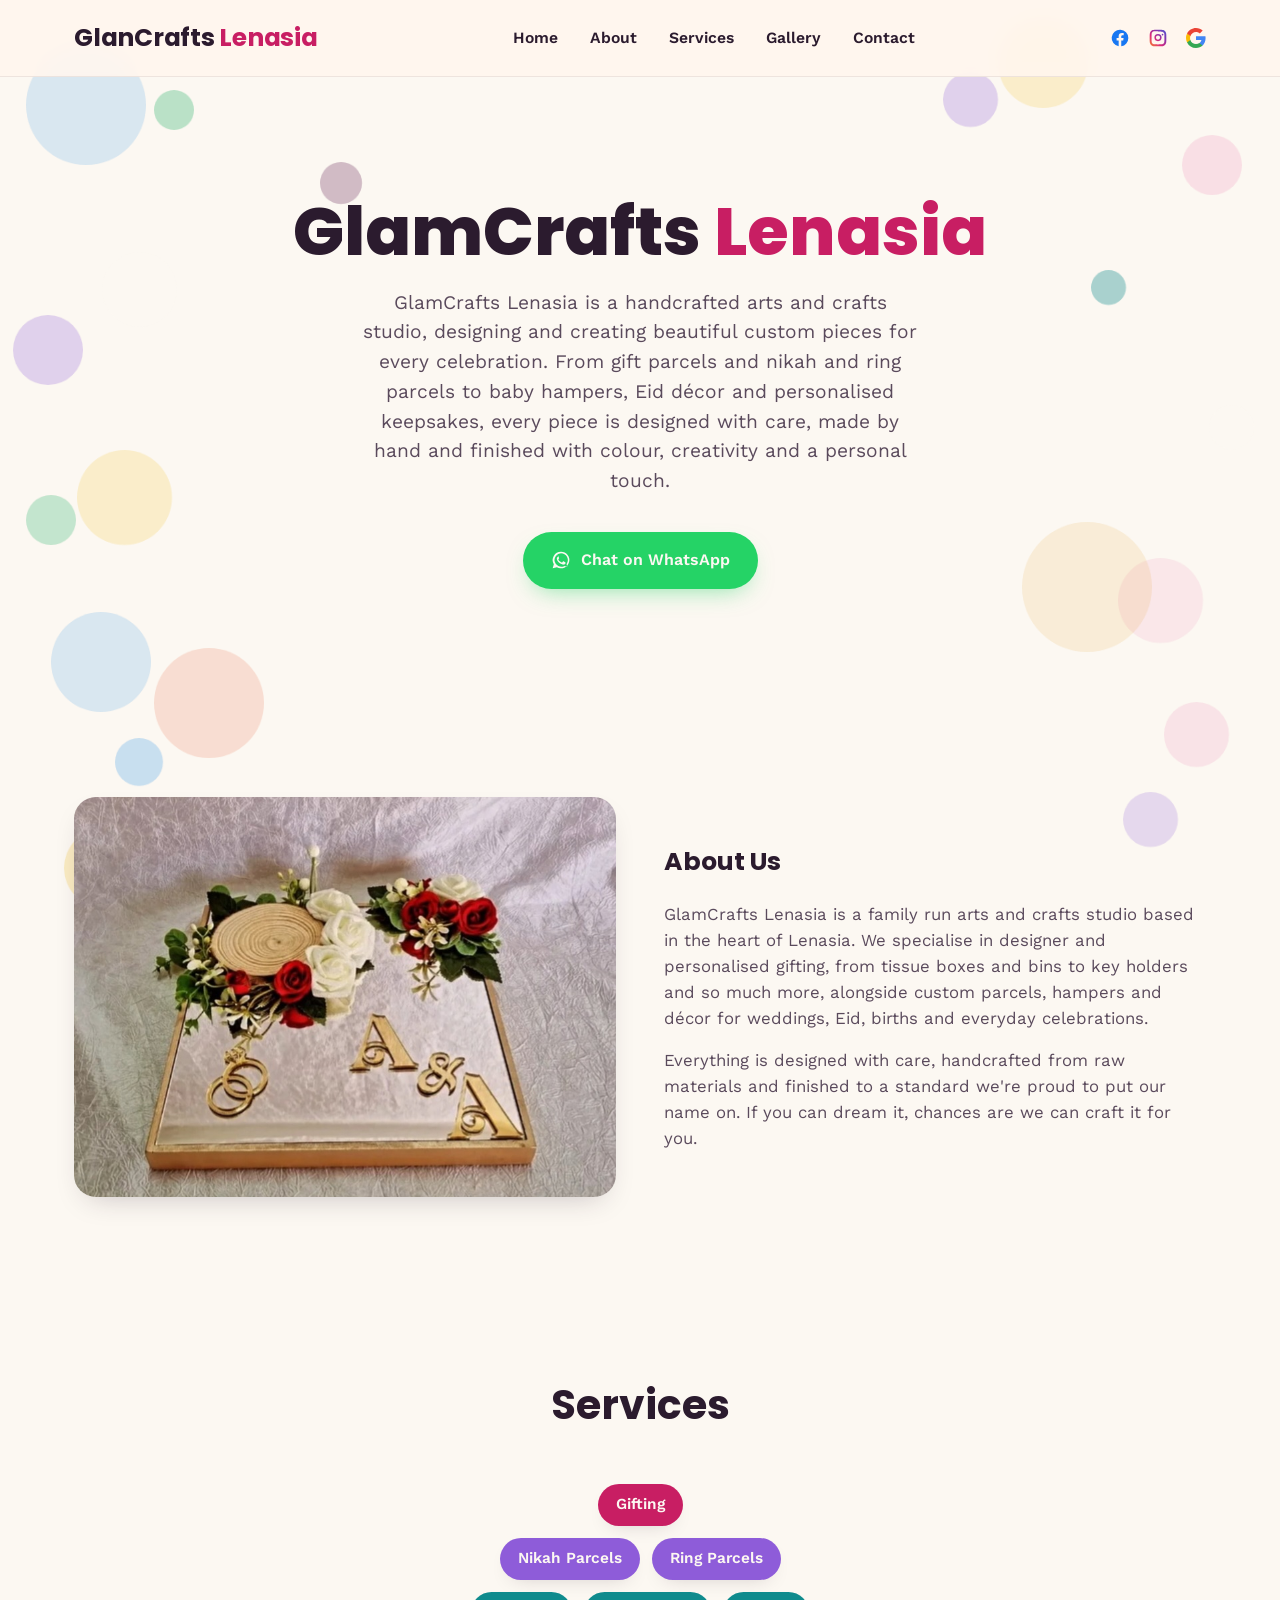
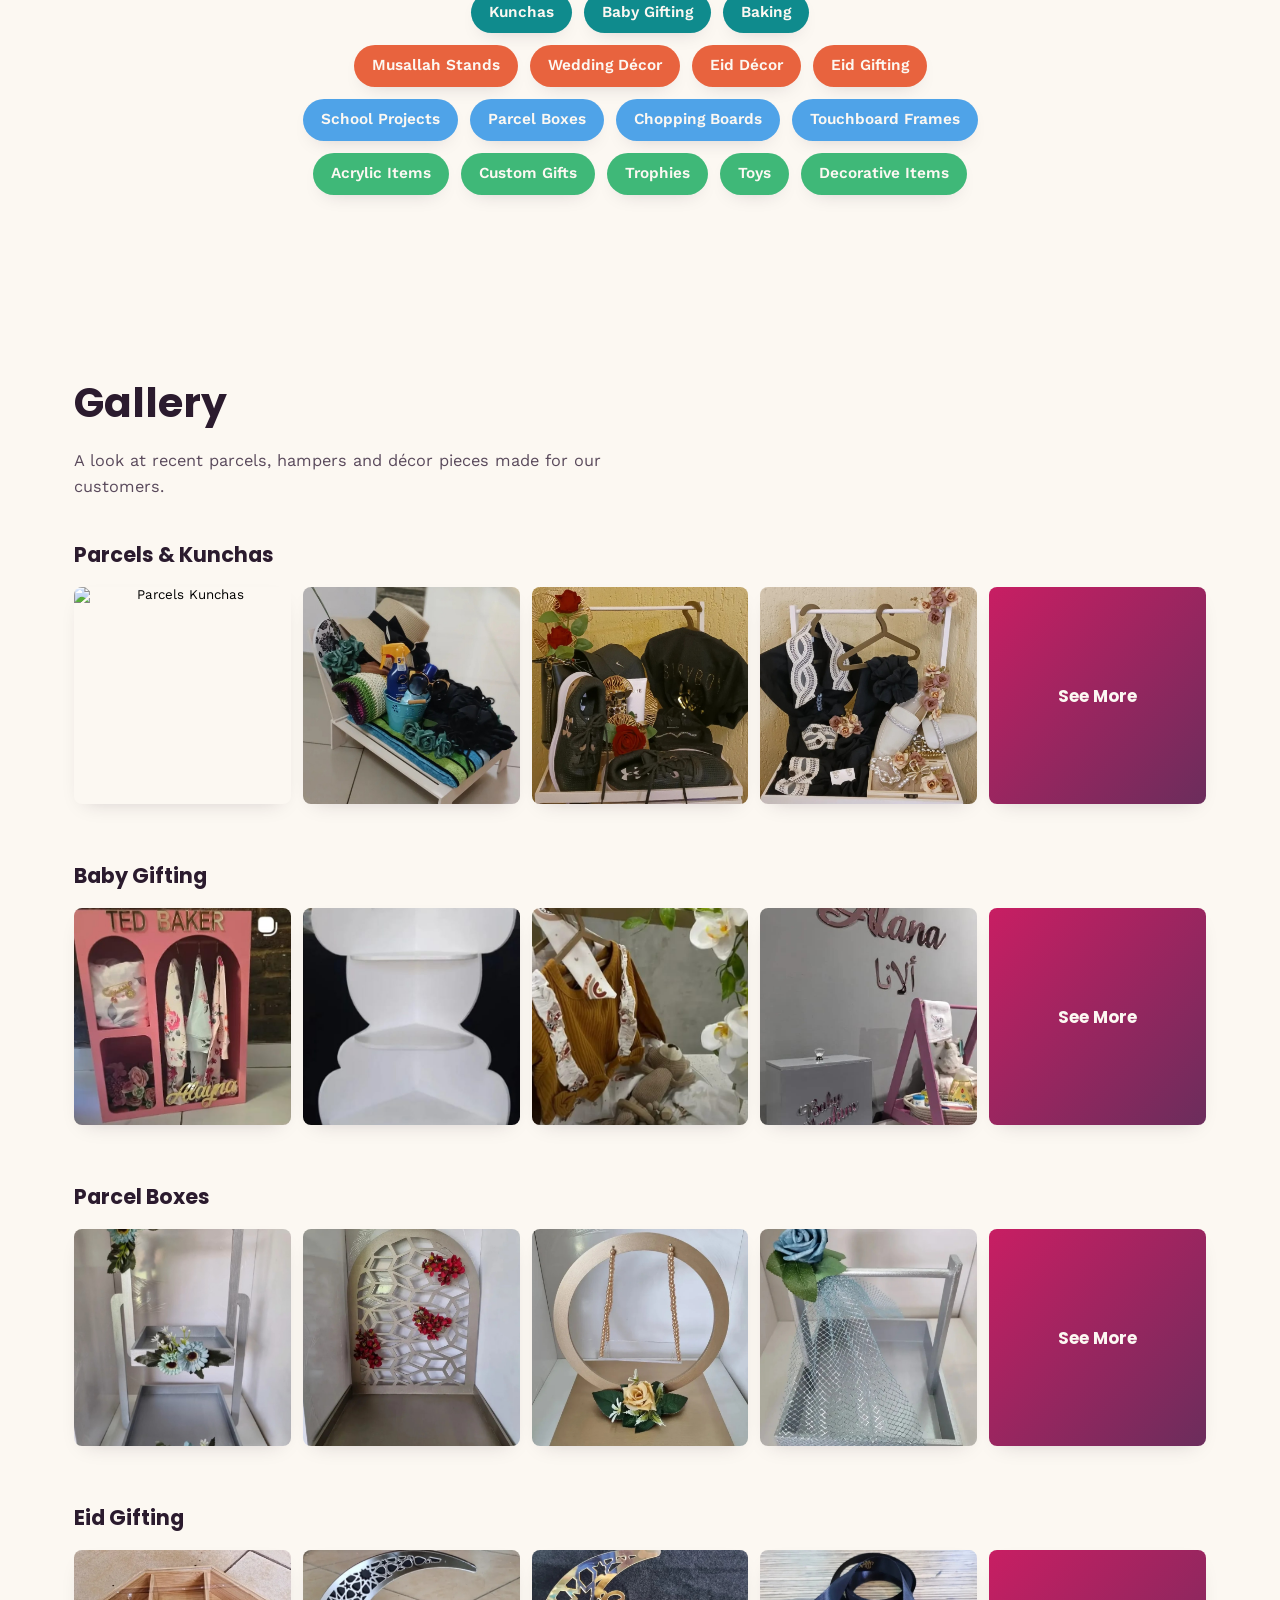
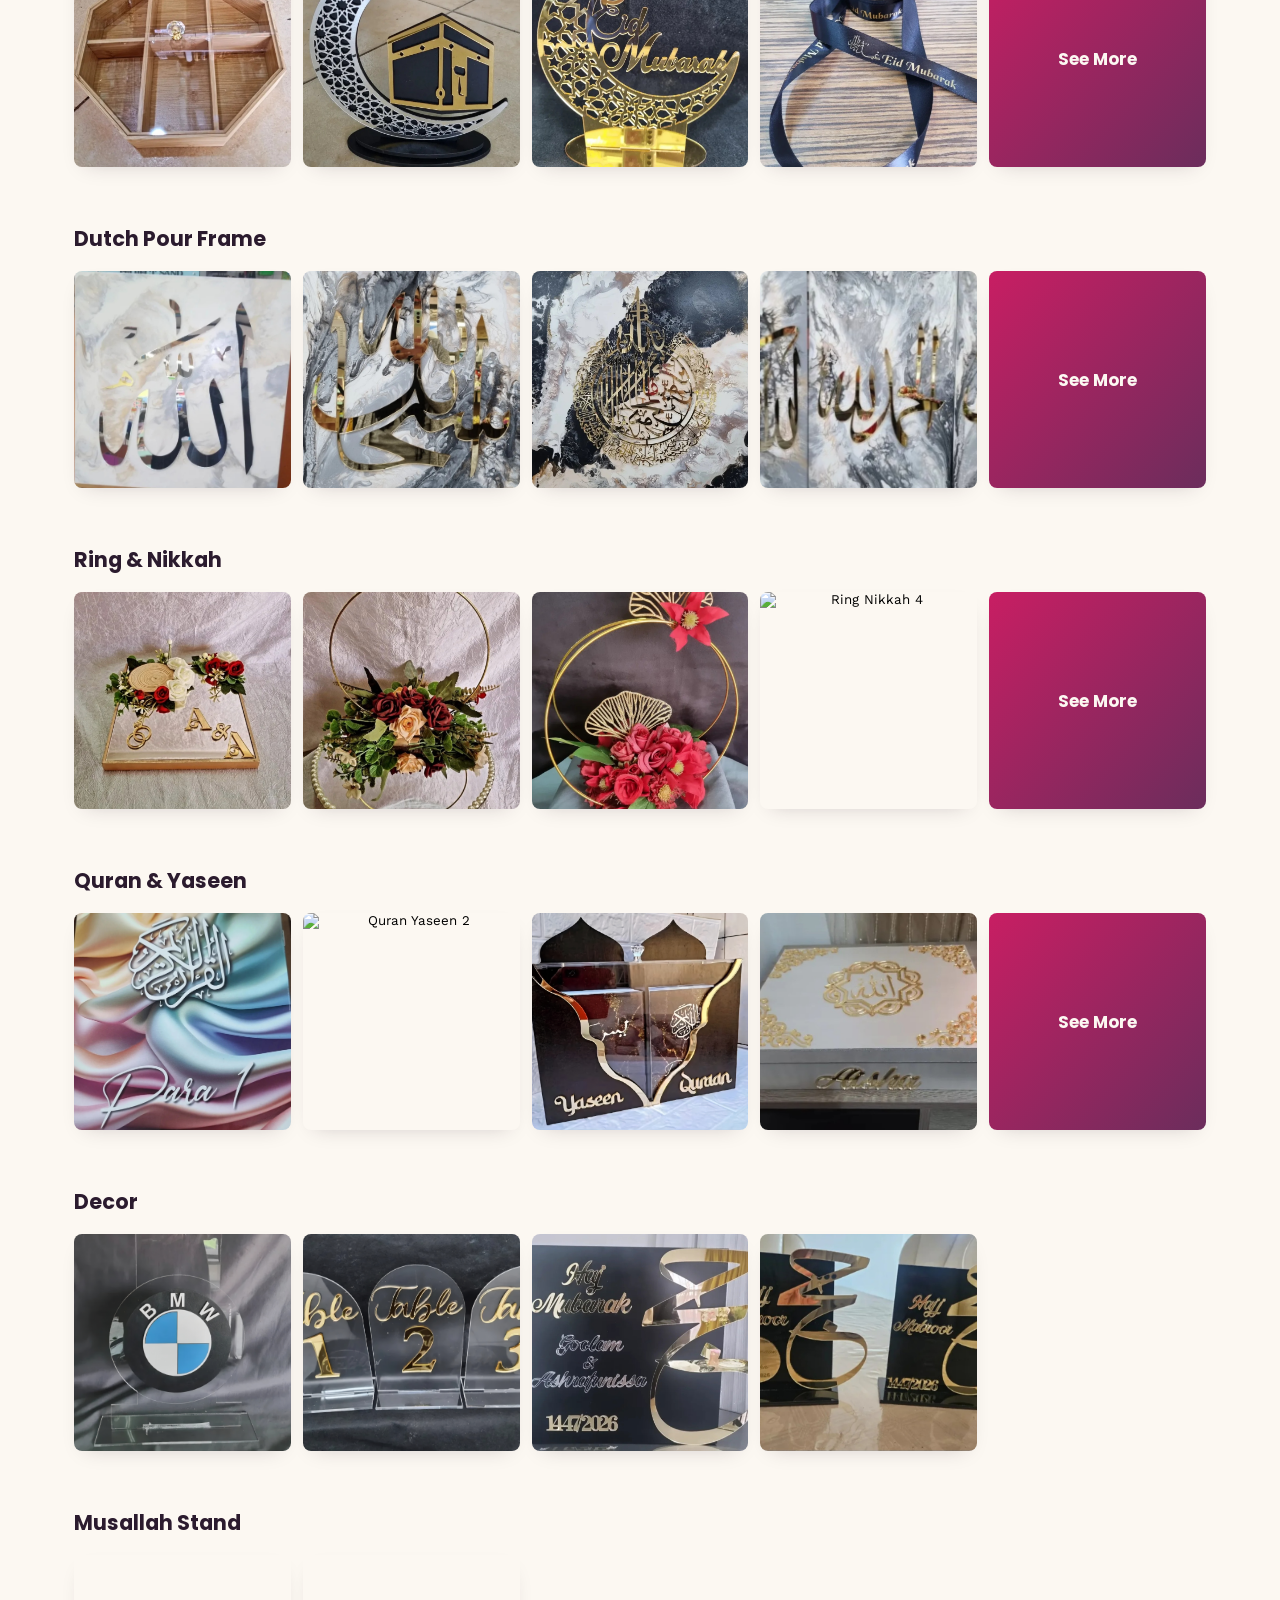
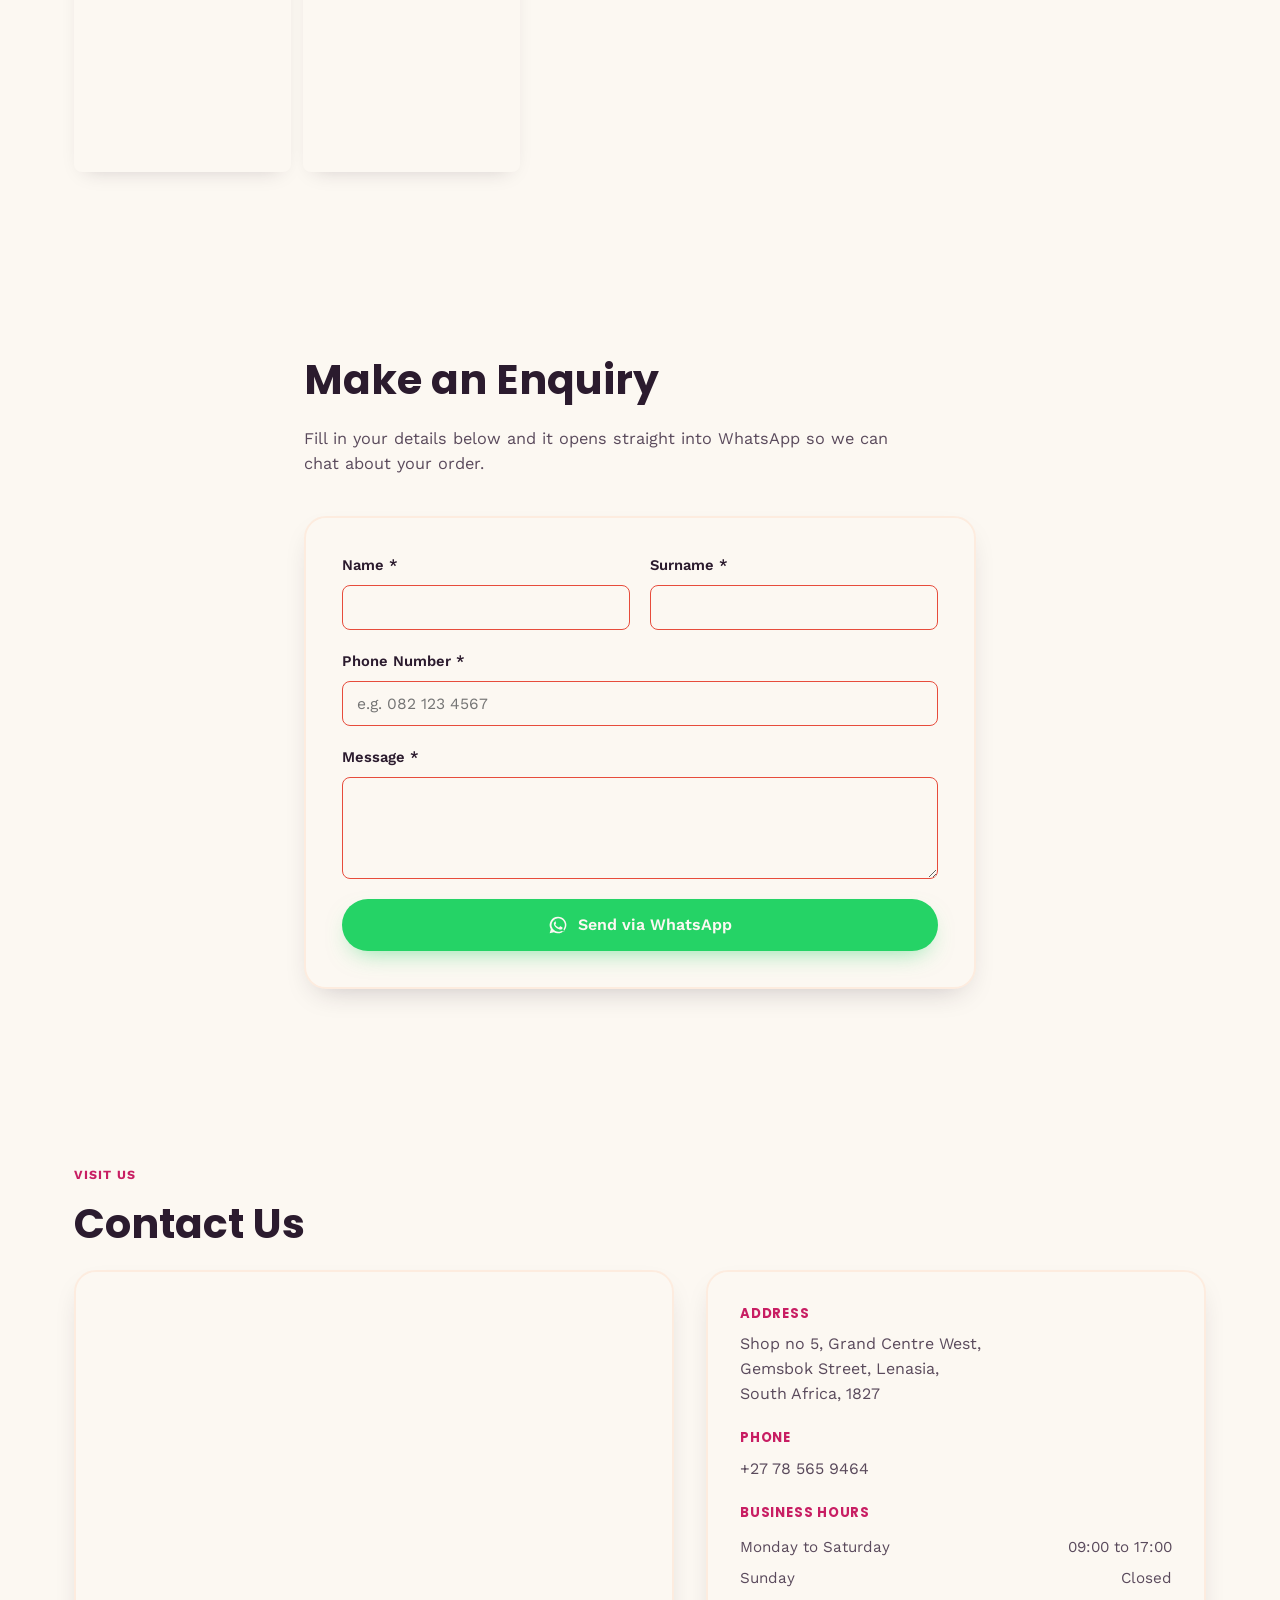
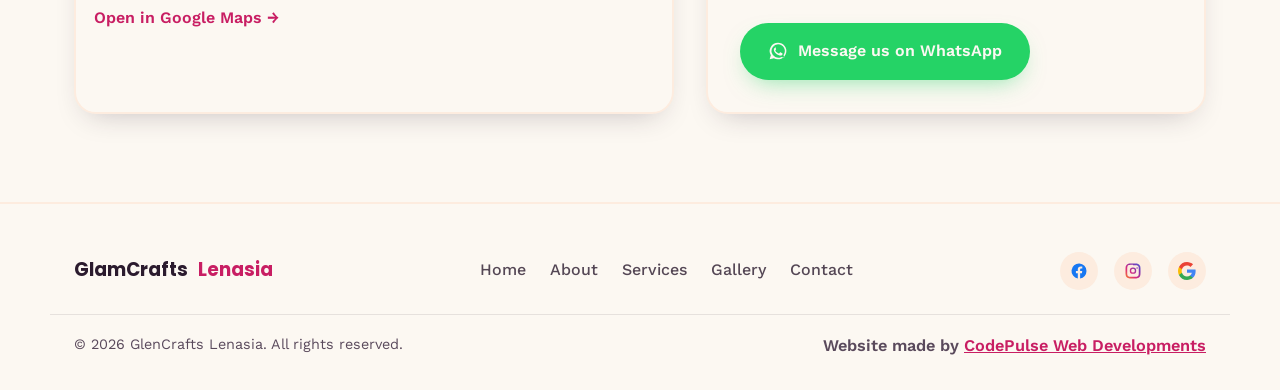
==== index.html @ c193a411 "Add files via upload" ====
<!DOCTYPE html>
<html lang="en">
<head>
  <meta charset="UTF-8" />
  <meta name="viewport" content="width=device-width, initial-scale=1.0" />
  <title>GlamCrafts Lenasia • Gifting, Décor & Handmade Parcels</title>
  <meta name="description" content="GlamCrafts Lenasia: designer gift parcels, nikah & ring parcels, baby gifting, Eid décor, custom acrylic gifts and more, handcrafted in Lenasia." />
  <link rel="preconnect" href="https://fonts.googleapis.com" />
  <link rel="preconnect" href="https://fonts.gstatic.com" crossorigin />
  <link href="https://fonts.googleapis.com/css2?family=Poppins:wght@500;600;700;800&family=Work+Sans:wght@400;500;600;700&display=swap" rel="stylesheet" />
  <style>
    /* ===== ALL CSS HERE ===== */
    * {
      margin: 0;
      padding: 0;
      box-sizing: border-box;
    }

    :root {
      --cream: #fcf8f2;
      --blush: #FDECDF;
      --ink: #2B1B2E;
      --ink-soft: #5A4A5C;
      --magenta: #C81E63;
      --magenta-dk: #9E1450;
      --amber: #E8A93E;
      --teal: #0F8B8D;
      --coral: #E8633E;
      --plum: #6B2D5C;
      --sky: #4FA3E8;
      --pink: #F2A6C6;
      --purple: #8E5CD9;
      --green: #3FB878;
      --yellow: #F4C430;
      --wa-green: #25D366;
      --wa-green-dk: #1DA851;
      --font-display: "Poppins", sans-serif;
      --font-body: "Work Sans", sans-serif;
      --max-w: 1180px;
      --radius-lg: 22px;
      --radius-md: 14px;
      --radius-sm: 8px;
      --shadow-soft: 0 12px 30px -14px rgba(43, 27, 46, 0.28);
      --shadow-card: 0 8px 20px -12px rgba(43, 27, 46, 0.25);
      --header-h: 76px;
    }

    html {
      scroll-behavior: smooth;
      scroll-padding-top: var(--header-h);
    }

    @media (prefers-reduced-motion: reduce) {
      html {
        scroll-behavior: auto;
      }
      *,
      *::before,
      *::after {
        animation-duration: 0.001ms !important;
        animation-iteration-count: 1 !important;
        transition-duration: 0.001ms !important;
      }
    }

    body {
      margin: 0;
      font-family: var(--font-body);
      color: var(--ink);
      background: var(--cream);
      line-height: 1.55;
      -webkit-font-smoothing: antialiased;
      overflow-x: hidden;
    }

    img {
      max-width: 100%;
      display: block;
    }
    a {
      color: inherit;
      text-decoration: none;
    }
    ul {
      list-style: none;
      margin: 0;
      padding: 0;
    }
    button {
      font-family: inherit;
      cursor: pointer;
    }
    h1,
    h2,
    h3 {
      font-family: var(--font-display);
      margin: 0;
    }

    .skip-link {
      position: absolute;
      left: -999px;
      top: 0;
      background: var(--ink);
      color: var(--cream);
      padding: 12px 18px;
      z-index: 999;
      border-radius: 0 0 8px 0;
    }
    .skip-link:focus {
      left: 0;
    }

    :focus-visible {
      outline: 3px solid var(--teal);
      outline-offset: 2px;
    }

    .section-inner {
      max-width: var(--max-w);
      margin: 0 auto;
      padding: 88px 24px;
    }
    .section-inner--narrow {
      max-width: 720px;
    }
    .section-eyebrow {
      font-weight: 700;
      letter-spacing: .08em;
      text-transform: uppercase;
      font-size: .78rem;
      color: var(--magenta);
      margin: 0 0 8px;
    }
    .section-title {
      font-size: clamp(1.9rem, 3.2vw, 2.6rem);
      font-weight: 700;
      margin-bottom: 14px;
    }
    .section-title--center {
      text-align: center;
      margin-bottom: 48px;
    }
    .section-sub {
      color: var(--ink-soft);
      max-width: 620px;
      margin: 0 0 40px;
      font-size: 1.02rem;
    }

    .btn {
      display: inline-flex;
      align-items: center;
      gap: 10px;
      padding: 14px 26px;
      border-radius: 999px;
      font-weight: 600;
      font-size: 1rem;
      border: 2px solid transparent;
      transition: transform .18s ease, box-shadow .18s ease, background .18s ease;
    }
    .btn:hover {
      transform: translateY(-2px);
    }
    .btn-whatsapp {
      background: var(--wa-green);
      color: var(--cream);
      box-shadow: 0 10px 24px -10px rgba(37, 211, 102, .55);
    }
    .btn-whatsapp:hover {
      background: var(--wa-green-dk);
    }
    .btn-block {
      width: 100%;
      justify-content: center;
    }

    .bubbles {
      position: fixed;
      inset: 0;
      z-index: 0;
      overflow: hidden;
      pointer-events: none;
    }

    .bubble {
      position: absolute;
      border-radius: 50%;
      opacity: 0.25;
      animation: floatBubble linear infinite alternate;
      will-change: transform;
    }

    @keyframes floatBubble {
      0% {
        transform: translate(0, 0) scale(1);
      }
      25% {
        transform: translate(30px, -50px) scale(1.1);
      }
      50% {
        transform: translate(-20px, 30px) scale(0.9);
      }
      75% {
        transform: translate(40px, -30px) scale(1.05);
      }
      100% {
        transform: translate(-30px, 50px) scale(0.95);
      }
    }

    .bubble-1 {
      width: 120px;
      height: 120px;
      background: var(--sky);
      top: 5%;
      left: 2%;
      animation-duration: 14s;
      animation-delay: 0s;
      opacity: 0.2;
    }
    .bubble-2 {
      width: 60px;
      height: 60px;
      background: var(--pink);
      top: 15%;
      right: 3%;
      animation-duration: 11s;
      animation-delay: -2s;
      opacity: 0.3;
    }
    .bubble-3 {
      width: 90px;
      height: 90px;
      background: var(--yellow);
      top: 2%;
      right: 15%;
      animation-duration: 16s;
      animation-delay: -4s;
      opacity: 0.2;
    }
    .bubble-4 {
      width: 70px;
      height: 70px;
      background: var(--purple);
      top: 35%;
      left: 1%;
      animation-duration: 13s;
      animation-delay: -3s;
      opacity: 0.25;
    }
    .bubble-5 {
      width: 45px;
      height: 45px;
      background: var(--cream);
      top: 45%;
      right: 2%;
      animation-duration: 10s;
      animation-delay: -6s;
      opacity: 0.4;
    }
    .bubble-6 {
      width: 50px;
      height: 50px;
      background: var(--green);
      top: 55%;
      left: 2%;
      animation-duration: 12s;
      animation-delay: -8s;
      opacity: 0.3;
    }
    .bubble-7 {
      width: 100px;
      height: 100px;
      background: var(--sky);
      top: 68%;
      left: 4%;
      animation-duration: 15s;
      animation-delay: -5s;
      opacity: 0.2;
    }
    .bubble-8 {
      width: 65px;
      height: 65px;
      background: var(--pink);
      top: 78%;
      right: 4%;
      animation-duration: 12s;
      animation-delay: -10s;
      opacity: 0.25;
    }
    .bubble-9 {
      width: 55px;
      height: 55px;
      background: var(--purple);
      top: 88%;
      right: 8%;
      animation-duration: 14s;
      animation-delay: -7s;
      opacity: 0.2;
    }
    .bubble-10 {
      width: 80px;
      height: 80px;
      background: var(--yellow);
      top: 92%;
      left: 5%;
      animation-duration: 13s;
      animation-delay: -9s;
      opacity: 0.25;
    }
    .bubble-11 {
      width: 40px;
      height: 40px;
      background: var(--green);
      top: 10%;
      left: 12%;
      animation-duration: 9s;
      animation-delay: -1s;
      opacity: 0.35;
    }
    .bubble-12 {
      width: 75px;
      height: 75px;
      background: var(--cream);
      top: 28%;
      left: 8%;
      animation-duration: 11s;
      animation-delay: -5s;
      opacity: 0.3;
    }
    .bubble-13 {
      width: 55px;
      height: 55px;
      background: var(--purple);
      top: 8%;
      right: 22%;
      animation-duration: 10s;
      animation-delay: -3s;
      opacity: 0.25;
    }
    .bubble-14 {
      width: 85px;
      height: 85px;
      background: var(--pink);
      top: 62%;
      right: 6%;
      animation-duration: 16s;
      animation-delay: -11s;
      opacity: 0.2;
    }
    .bubble-15 {
      width: 48px;
      height: 48px;
      background: var(--sky);
      top: 82%;
      left: 9%;
      animation-duration: 11s;
      animation-delay: -6s;
      opacity: 0.3;
    }
    .bubble-16 {
      width: 95px;
      height: 95px;
      background: var(--yellow);
      top: 50%;
      left: 6%;
      animation-duration: 14s;
      animation-delay: -10s;
      opacity: 0.2;
    }
    .bubble-17 {
      width: 35px;
      height: 35px;
      background: var(--teal);
      top: 30%;
      right: 12%;
      animation-duration: 8s;
      animation-delay: -4s;
      opacity: 0.35;
    }
    .bubble-18 {
      width: 110px;
      height: 110px;
      background: var(--coral);
      top: 72%;
      left: 12%;
      animation-duration: 17s;
      animation-delay: -2s;
      opacity: 0.18;
    }
    .bubble-19 {
      width: 42px;
      height: 42px;
      background: var(--plum);
      top: 18%;
      left: 25%;
      animation-duration: 10s;
      animation-delay: -8s;
      opacity: 0.3;
    }
    .bubble-20 {
      width: 130px;
      height: 130px;
      background: var(--amber);
      top: 58%;
      right: 10%;
      animation-duration: 18s;
      animation-delay: -5s;
      opacity: 0.15;
    }

    .site-header {
      position: sticky;
      top: 0;
      z-index: 100;
      background: rgba(255, 246, 238, 0.92);
      backdrop-filter: saturate(160%) blur(10px);
      border-bottom: 1px solid rgba(43, 27, 46, 0.08);
    }
    .header-inner {
      max-width: var(--max-w);
      margin: 0 auto;
      height: var(--header-h);
      padding: 0 24px;
      display: flex;
      align-items: center;
      justify-content: space-between;
      gap: 20px;
    }
    .brand {
      display: flex;
      align-items: center;
      gap: 10px;
    }
    .brand-text {
      font-family: var(--font-display);
      font-weight: 700;
      font-size: 1.55rem;
      color: var(--ink);
      letter-spacing: -.01em;
    }
    .brand-text em {
      font-style: normal;
      color: var(--magenta);
    }

    .main-nav ul {
      display: flex;
      gap: 32px;
    }
    .main-nav a {
      font-weight: 600;
      font-size: .98rem;
      color: var(--ink);
      position: relative;
      padding: 6px 0;
      transition: color .2s ease;
    }
    .main-nav a::after {
      content: "";
      position: absolute;
      left: 0;
      right: 100%;
      bottom: 0;
      height: 2px;
      background: var(--magenta);
      transition: right .22s ease;
    }
    .main-nav a:hover {
      color: var(--magenta);
    }
    .main-nav a:hover::after {
      right: 0;
    }

    .header-socials {
      display: flex;
      align-items: center;
      gap: 18px;
    }
    .header-socials a {
      display: flex;
      transition: transform .2s ease;
    }
    .header-socials a:hover {
      transform: translateY(-2px);
    }

    .nav-toggle {
      display: none;
      width: 40px;
      height: 40px;
      border: none;
      background: transparent;
      flex-direction: column;
      justify-content: center;
      align-items: center;
      gap: 5px;
    }
    .nav-toggle span {
      width: 22px;
      height: 2.5px;
      background: var(--ink);
      border-radius: 2px;
      transition: transform .2s ease, opacity .2s ease;
    }
    .nav-toggle.open span:nth-child(1) {
      transform: translateY(7.5px) rotate(45deg);
    }
    .nav-toggle.open span:nth-child(2) {
      opacity: 0;
    }
    .nav-toggle.open span:nth-child(3) {
      transform: translateY(-7.5px) rotate(-45deg);
    }

    .hero {
      position: relative;
      overflow: hidden;
      padding: 120px 24px 100px;
      text-align: center;
      isolation: isolate;
      z-index: 1;
    }
    .hero-inner {
      max-width: 760px;
      margin: 0 auto;
      position: relative;
      z-index: 2;
    }
    .hero h1 {
      font-size: clamp(2.4rem, 6vw, 4.2rem);
      font-weight: 800;
      line-height: 1.05;
      margin-bottom: 20px;
    }
    .hero h1 em {
      font-style: normal;
      color: var(--magenta);
    }
    .hero-copy {
      font-size: clamp(1.02rem, 1.6vw, 1.2rem);
      color: var(--ink-soft);
      margin: 0 auto 36px;
      max-width: 560px;
    }
    .hero-actions {
      display: flex;
      gap: 16px;
      justify-content: center;
      flex-wrap: wrap;
    }

    .about-page {
      position: relative;
      z-index: 1;
      padding-top: 20px;
    }
    .about-grid {
      display: grid;
      grid-template-columns: 1fr 1fr;
      gap: 48px;
      align-items: center;
    }
    .about-image {
      border-radius: var(--radius-lg);
      overflow: hidden;
      box-shadow: var(--shadow-soft);
    }
    .about-image img {
      width: 100%;
      height: 400px;
      object-fit: cover;
    }
    .about-content {
      color: var(--ink-soft);
      font-size: 1.05rem;
    }
    .about-content h1,
    .about-content h2 {
      color: var(--ink);
      margin-bottom: 20px;
    }

    .services {
      position: relative;
      z-index: 1;
    }
    .service-pyramid {
      display: flex;
      flex-direction: column;
      align-items: center;
      gap: 12px;
    }
    .service-row {
      display: flex;
      flex-wrap: wrap;
      justify-content: center;
      gap: 10px 12px;
    }
    .service-word {
      display: inline-flex;
      align-items: center;
      font-weight: 600;
      font-size: clamp(.85rem, 1.2vw, .98rem);
      color: var(--cream);
      background: var(--magenta);
      padding: 9px 18px;
      border-radius: 999px;
      cursor: default;
      box-shadow: var(--shadow-card);
      transition: transform .2s ease, box-shadow .2s ease;
    }
    .service-row:nth-child(2) .service-word {
      background: var(--purple);
    }
    .service-row:nth-child(3) .service-word {
      background: var(--teal);
    }
    .service-row:nth-child(4) .service-word {
      background: var(--coral);
    }
    .service-row:nth-child(5) .service-word {
      background: var(--sky);
    }
    .service-row:nth-child(6) .service-word {
      background: var(--green);
    }
    .service-word:hover {
      transform: translateY(-3px) scale(1.05);
      box-shadow: 0 14px 26px -12px rgba(43, 27, 46, 0.35);
    }

    .gallery {
      position: relative;
      z-index: 1;
    }
    .gallery-category {
      margin-bottom: 56px;
    }
    .gallery-category:last-child {
      margin-bottom: 0;
    }
    .gallery-category-head {
      margin-bottom: 16px;
    }
    .gallery-category-head h3 {
      font-size: 1.3rem;
      font-weight: 700;
    }

    .gallery-grid {
      display: grid;
      grid-template-columns: repeat(5, 1fr);
      gap: 12px;
    }
    .gallery-tile {
      position: relative;
      aspect-ratio: 1 / 1;
      border-radius: var(--radius-sm);
      overflow: hidden;
      cursor: pointer;
      border: none;
      padding: 0;
      background: var(--cream);
      box-shadow: var(--shadow-card);
      transition: transform .3s ease, box-shadow .3s ease;
    }
    .gallery-tile:hover {
      transform: translateY(-4px);
      box-shadow: 0 18px 34px -14px rgba(200, 30, 99, 0.55);
    }
    .gallery-tile img {
      width: 100%;
      height: 100%;
      object-fit: cover;
      transition: transform .35s ease;
    }
    .gallery-tile:hover img {
      transform: scale(1.06);
    }

    .gallery-tile.see-more {
      display: flex;
      align-items: center;
      justify-content: center;
      background: linear-gradient(135deg, var(--magenta), var(--plum));
      color: var(--cream);
      font-family: var(--font-display);
      font-weight: 700;
      font-size: 1.05rem;
      text-align: center;
    }
    .gallery-tile.see-more:hover {
      filter: brightness(1.08);
    }

    .enquiry {
      position: relative;
      z-index: 1;
    }
    .enquiry-form {
      display: flex;
      flex-direction: column;
      gap: 20px;
      background: var(--cream);
      padding: 36px;
      border-radius: var(--radius-lg);
      box-shadow: var(--shadow-soft);
      border: 2px solid var(--blush);
    }
    .form-row {
      display: grid;
      grid-template-columns: 1fr 1fr;
      gap: 20px;
    }
    .field {
      display: flex;
      flex-direction: column;
      gap: 8px;
    }
    .field label {
      font-weight: 600;
      font-size: .92rem;
      color: var(--ink);
    }
    .field input,
    .field select,
    .field textarea {
      border: 1.5px solid rgba(43, 27, 46, 0.16);
      border-radius: var(--radius-sm);
      padding: 12px 14px;
      font-family: inherit;
      font-size: .98rem;
      background: var(--cream);
      color: var(--ink);
      resize: vertical;
    }
    .field input:focus,
    .field select:focus,
    .field textarea:focus {
      border-color: var(--magenta);
      outline: none;
    }
    .field input:invalid,
    .field textarea:invalid {
      border-color: #e74c3c;
    }

    .contact {
      position: relative;
      z-index: 1;
    }
    .contact-grid {
      display: grid;
      grid-template-columns: 1.2fr 1fr;
      gap: 32px;
      align-items: stretch;
    }
    .contact-map {
      border-radius: var(--radius-lg);
      overflow: hidden;
      box-shadow: var(--shadow-soft);
      background: var(--cream);
      border: 2px solid var(--blush);
    }
    .contact-map iframe {
      width: 100%;
      height: 320px;
      border: 0;
      display: block;
    }
    .map-link {
      display: block;
      padding: 14px 18px;
      font-weight: 600;
      color: var(--magenta);
      background: var(--cream);
    }
    .contact-details {
      background: var(--cream);
      border-radius: var(--radius-lg);
      padding: 32px;
      box-shadow: var(--shadow-soft);
      display: flex;
      flex-direction: column;
      gap: 22px;
      color: var(--ink);
      border: 2px solid var(--blush);
    }
    .detail-block h3 {
      font-size: .82rem;
      text-transform: uppercase;
      letter-spacing: .06em;
      color: var(--magenta);
      margin-bottom: 8px;
    }
    .detail-block p,
    .detail-block a {
      color: var(--ink-soft);
    }
    .hours-list li {
      display: flex;
      justify-content: space-between;
      padding: 4px 0;
      font-size: .95rem;
      color: var(--ink-soft);
    }
    .contact-details .btn {
      align-self: flex-start;
      margin-top: 6px;
    }

    .site-footer {
      background: var(--cream);
      color: var(--ink);
      border-top: 2px solid var(--blush);
      position: relative;
      z-index: 1;
    }
    .footer-inner {
      max-width: var(--max-w);
      margin: 0 auto;
      padding: 48px 24px 24px;
      display: flex;
      flex-wrap: wrap;
      align-items: center;
      justify-content: space-between;
      gap: 24px;
    }
    .brand-footer {
      font-family: var(--font-display);
      font-weight: 700;
      font-size: 1.15rem;
      color: var(--ink);
    }
    .brand-footer em {
      font-style: normal;
      color: var(--magenta);
    }
    .footer-nav {
      display: flex;
      gap: 24px;
    }
    .footer-nav a {
      font-weight: 500;
      color: var(--ink);
      opacity: .8;
    }
    .footer-nav a:hover {
      opacity: 1;
      color: var(--magenta);
    }
    .footer-socials {
      display: flex;
      gap: 16px;
      align-items: center;
    }
    .footer-socials a {
      display: flex;
      align-items: center;
      justify-content: center;
      width: 38px;
      height: 38px;
      border-radius: 50%;
      background: var(--blush);
      transition: transform .2s ease;
    }
    .footer-socials a:hover {
      transform: translateY(-2px);
    }

    .footer-bottom {
      border-top: 1px solid rgba(43, 27, 46, 0.1);
      padding: 18px 24px 32px;
      max-width: var(--max-w);
      margin: 0 auto;
      display: flex;
      flex-wrap: wrap;
      gap: 8px 24px;
      justify-content: space-between;
      font-size: .9rem;
      color: var(--ink-soft);
    }
    .footer-bottom .credit {
      font-size: 1.02rem;
      font-weight: 600;
    }
    .footer-bottom a {
      text-decoration: underline;
      color: var(--magenta);
    }

    .lightbox {
      position: fixed;
      inset: 0;
      z-index: 300;
      background: rgba(20, 10, 20, 0.94);
      display: none;
      align-items: center;
      justify-content: center;
    }
    .lightbox.active {
      display: flex;
    }
    .lightbox-stage {
      max-width: 88vw;
      max-height: 86vh;
      text-align: center;
    }
    .lightbox-stage img {
      max-width: 88vw;
      max-height: 78vh;
      margin: 0 auto;
      border-radius: var(--radius-sm);
      object-fit: contain;
      background: var(--cream);
      cursor: zoom-in;
      transition: transform .2s ease;
    }
    .lightbox-stage img.zoomed {
      max-width: none;
      max-height: none;
      width: auto;
      cursor: zoom-out;
      transform: scale(1.6);
    }
    .lightbox-caption {
      color: var(--cream);
      margin-top: 14px;
      font-weight: 600;
    }
    .lightbox-close,
    .lightbox-nav {
      position: absolute;
      background: rgba(255, 255, 255, 0.12);
      color: var(--cream);
      border: none;
      width: 48px;
      height: 48px;
      border-radius: 50%;
      font-size: 1.6rem;
      display: flex;
      align-items: center;
      justify-content: center;
      transition: background .18s ease;
    }
    .lightbox-close:hover,
    .lightbox-nav:hover {
      background: rgba(255, 255, 255, 0.25);
    }
    .lightbox-close {
      top: 24px;
      right: 24px;
    }
    .lightbox-prev {
      left: 24px;
      top: 50%;
      transform: translateY(-50%);
    }
    .lightbox-next {
      right: 24px;
      top: 50%;
      transform: translateY(-50%);
    }

    .cat-modal {
      position: fixed;
      inset: 0;
      z-index: 250;
      background: var(--cream);
      display: none;
      flex-direction: column;
      overflow: hidden;
    }
    .cat-modal.active {
      display: flex;
    }
    .cat-modal-header {
      display: flex;
      align-items: center;
      justify-content: space-between;
      padding: 20px 28px;
      border-bottom: 1px solid rgba(43, 27, 46, 0.1);
      background: var(--cream);
    }
    .cat-modal-header h2 {
      font-size: 1.4rem;
      font-weight: 700;
    }
    .cat-modal-close {
      width: 42px;
      height: 42px;
      border-radius: 50%;
      border: none;
      background: rgba(43, 27, 46, 0.08);
      font-size: 1.5rem;
      color: var(--ink);
    }
    .cat-modal-close:hover {
      background: rgba(43, 27, 46, 0.16);
    }
    .cat-modal-grid {
      overflow-y: auto;
      padding: 24px 28px 60px;
      display: grid;
      grid-template-columns: repeat(auto-fill, minmax(200px, 1fr));
      gap: 18px;
    }
    .cat-tile {
      border: none;
      background: none;
      padding: 0;
      text-align: left;
      cursor: pointer;
    }
    .cat-tile .cat-tile-img {
      aspect-ratio: 1/1;
      border-radius: var(--radius-sm);
      overflow: hidden;
      box-shadow: var(--shadow-card);
      background: var(--cream);
      transition: transform .3s ease, box-shadow .3s ease;
    }
    .cat-tile:hover .cat-tile-img {
      transform: translateY(-4px);
      box-shadow: 0 18px 34px -14px rgba(200, 30, 99, 0.55);
    }
    .cat-tile img {
      width: 100%;
      height: 100%;
      object-fit: cover;
    }
    .cat-tile-title {
      margin-top: 8px;
      font-size: .9rem;
      font-weight: 600;
      color: var(--ink);
    }

    body.modal-open {
      overflow: hidden;
    }

    @media (max-width: 980px) {
      .gallery-grid {
        grid-template-columns: repeat(3, 1fr);
      }
      .contact-grid {
        grid-template-columns: 1fr;
      }
      .contact-map iframe {
        height: 280px;
      }
      .about-grid {
        grid-template-columns: 1fr;
        gap: 24px;
      }
      .about-image img {
        height: 300px;
      }
    }

    @media (max-width: 760px) {
      .main-nav {
        position: fixed;
        top: var(--header-h);
        left: 0;
        right: 0;
        background: var(--cream);
        border-bottom: 1px solid rgba(43, 27, 46, 0.08);
        box-shadow: var(--shadow-soft);
        max-height: 0;
        overflow: hidden;
        transition: max-height .25s ease;
      }
      .main-nav.open {
        max-height: 320px;
      }
      .main-nav ul {
        flex-direction: column;
        gap: 0;
        padding: 8px 24px 18px;
      }
      .main-nav a {
        display: block;
        padding: 12px 0;
      }
      .nav-toggle {
        display: flex;
      }
      .header-socials {
        display: none;
      }

      .section-inner {
        padding: 64px 20px;
      }
      .form-row {
        grid-template-columns: 1fr;
      }
      .service-row {
        gap: 4px 18px;
      }

      .gallery-grid.has-more {
        grid-template-columns: repeat(2, 1fr);
      }
      .gallery-grid.has-more .gallery-tile {
        display: none;
      }
      .gallery-grid.has-more .gallery-tile.see-more {
        display: flex;
        order: 2;
      }
      .gallery-grid.has-more .gallery-tile:not(.see-more):first-of-type {
        display: block;
        order: 1;
      }

      .footer-inner {
        flex-direction: column;
        text-align: center;
      }
      .footer-bottom {
        flex-direction: column;
        text-align: center;
      }

      .hero {
        padding: 80px 20px 60px;
      }
      .enquiry-form {
        padding: 24px;
      }
      .lightbox-close {
        top: 12px;
        right: 12px;
        width: 40px;
        height: 40px;
        font-size: 1.4rem;
      }
      .lightbox-prev {
        left: 8px;
        width: 40px;
        height: 40px;
        font-size: 1.4rem;
      }
      .lightbox-next {
        right: 8px;
        width: 40px;
        height: 40px;
        font-size: 1.4rem;
      }
      .cat-modal-header {
        padding: 14px 18px;
      }
      .cat-modal-grid {
        padding: 16px 18px 40px;
        grid-template-columns: repeat(auto-fill, minmax(150px, 1fr));
        gap: 12px;
      }
    }

    @media (max-width: 480px) {
      .brand-text {
        font-size: 1.2rem;
      }
      .gallery-grid.has-more {
        grid-template-columns: 1fr 1fr;
        gap: 8px;
      }
      .hero h1 {
        font-size: 1.8rem;
      }
      .hero-copy {
        font-size: 0.95rem;
      }
      .btn {
        padding: 12px 20px;
        font-size: 0.9rem;
      }
      .section-title {
        font-size: 1.5rem;
      }
      .contact-details {
        padding: 20px;
      }
      .cat-modal-grid {
        grid-template-columns: repeat(auto-fill, minmax(120px, 1fr));
      }
    }
  </style>
</head>
<body>

  <!-- MOVING BUBBLES -->
  <div class="bubbles" aria-hidden="true">
    <div class="bubble bubble-1"></div>
    <div class="bubble bubble-2"></div>
    <div class="bubble bubble-3"></div>
    <div class="bubble bubble-4"></div>
    <div class="bubble bubble-5"></div>
    <div class="bubble bubble-6"></div>
    <div class="bubble bubble-7"></div>
    <div class="bubble bubble-8"></div>
    <div class="bubble bubble-9"></div>
    <div class="bubble bubble-10"></div>
    <div class="bubble bubble-11"></div>
    <div class="bubble bubble-12"></div>
    <div class="bubble bubble-13"></div>
    <div class="bubble bubble-14"></div>
    <div class="bubble bubble-15"></div>
    <div class="bubble bubble-16"></div>
    <div class="bubble bubble-17"></div>
    <div class="bubble bubble-18"></div>
    <div class="bubble bubble-19"></div>
    <div class="bubble bubble-20"></div>
  </div>

  <a class="skip-link" href="#main">Skip to content</a>

  <!-- HEADER -->
  <header class="site-header" id="top">
    <div class="header-inner">
      <a href="#top" class="brand">
        <span class="brand-text">GlanCrafts <em>Lenasia</em></span>
      </a>

      <nav class="main-nav" id="main-nav" aria-label="Primary">
        <ul>
          <li><a href="#top">Home</a></li>
          <li><a href="#about">About</a></li>
          <li><a href="#services">Services</a></li>
          <li><a href="#gallery">Gallery</a></li>
          <li><a href="#contact">Contact</a></li>
        </ul>
      </nav>

      <div class="header-socials">
        <a href="https://www.facebook.com/p/Glamcrafts-lenasia-100063976486534/" target="_blank" rel="noopener" aria-label="Facebook">
          <svg width="20" height="20" viewBox="0 0 24 24" fill="#1877F2"><path d="M22 12a10 10 0 1 0-11.6 9.9v-7H7.9V12h2.5V9.8c0-2.5 1.5-3.9 3.8-3.9 1.1 0 2.2.2 2.2.2v2.5h-1.3c-1.2 0-1.6.8-1.6 1.6V12h2.8l-.4 2.9h-2.4v7A10 10 0 0 0 22 12"/></svg>
        </a>
        <a href="https://www.instagram.com/glamcraft_new/?hl=en" target="_blank" rel="noopener" aria-label="Instagram">
          <svg width="20" height="20" viewBox="0 0 24 24"><defs><linearGradient id="igGrad" x1="0" y1="1" x2="1" y2="0"><stop offset="0%" stop-color="#F58529"/><stop offset="35%" stop-color="#DD2A7B"/><stop offset="70%" stop-color="#8134AF"/><stop offset="100%" stop-color="#515BD4"/></linearGradient></defs><path fill="url(#igGrad)" d="M12 2c2.7 0 3.06.01 4.12.06 1.06.05 1.79.22 2.43.47.66.26 1.22.6 1.77 1.16.55.55.9 1.11 1.15 1.77.25.64.42 1.37.47 2.43C22 8.94 22 9.3 22 12s-.01 3.06-.06 4.12c-.05 1.06-.22 1.79-.47 2.43a4.9 4.9 0 0 1-1.16 1.77 4.9 4.9 0 0 1-1.77 1.15c-.64.25-1.37.42-2.43.47-1.06.05-1.42.06-4.11.06s-3.06-.01-4.12-.06c-1.06-.05-1.79-.22-2.43-.47a4.9 4.9 0 0 1-1.77-1.16 4.9 4.9 0 0 1-1.15-1.77c-.25-.64-.42-1.37-.47-2.43C2 15.06 2 14.7 2 12s.01-3.06.06-4.12c.05-1.06.22-1.79.47-2.43.26-.66.6-1.22 1.16-1.77A4.9 4.9 0 0 1 5.46 2.53c.64-.25 1.37-.42 2.43-.47C8.94 2 9.3 2 12 2zm0 1.8c-2.65 0-2.97.01-4.02.06-.86.04-1.33.18-1.64.3-.41.16-.71.35-1.02.66-.31.31-.5.6-.66 1.02-.12.31-.26.78-.3 1.64C4.31 9.03 4.3 9.35 4.3 12s.01 2.97.06 4.02c.04.86.18 1.33.3 1.64.16.41.35.71.66 1.02.31.31.6.5 1.02.66.31.12.78.26 1.64.3 1.05.05 1.37.06 4.02.06s2.97-.01 4.02-.06c.86-.04 1.33-.18 1.64-.3.41-.16.71-.35 1.02-.66.31-.31.5-.6.66-1.02.12-.31.26-.78.3-1.64.05-1.05.06-1.37.06-4.02s-.01-2.97-.06-4.02c-.04-.86-.18-1.33-.3-1.64a2.7 2.7 0 0 0-.66-1.02 2.7 2.7 0 0 0-1.02-.66c-.31-.12-.78-.26-1.64-.3C14.97 4.31 14.65 4.3 12 4.3zm0 3.4a4.3 4.3 0 1 1 0 8.6 4.3 4.3 0 0 1 0-8.6zm0 1.8a2.5 2.5 0 1 0 0 5 2.5 2.5 0 0 0 0-5zm5.47-2.02a1 1 0 1 1 0 2 1 1 0 0 1 0-2z"/></svg>
        </a>
        <a href="https://g.page/r/CQf7SXEIuAEXEAE/review" target="_blank" rel="noopener" aria-label="Google Reviews">
          <svg width="20" height="20" viewBox="0 0 24 24"><path fill="#4285F4" d="M23.5 12.27c0-.79-.07-1.54-.2-2.27H12v4.3h6.46c-.28 1.5-1.13 2.77-2.4 3.62v3h3.88c2.27-2.09 3.56-5.17 3.56-8.65z"/><path fill="#34A853" d="M12 24c3.24 0 5.95-1.07 7.94-2.9l-3.88-3c-1.07.72-2.45 1.15-4.06 1.15-3.13 0-5.78-2.11-6.73-4.96H1.27v3.11A12 12 0 0 0 12 24z"/><path fill="#FBBC05" d="M5.27 14.29A7.2 7.2 0 0 1 4.9 12c0-.79.14-1.57.37-2.29V6.6H1.27A12 12 0 0 0 0 12c0 1.94.46 3.77 1.27 5.4z"/><path fill="#EA4335" d="M12 4.75c1.76 0 3.35.61 4.6 1.8l3.44-3.44C17.94 1.19 15.24 0 12 0 7.31 0 3.26 2.69 1.27 6.6l4 3.11C6.22 6.86 8.87 4.75 12 4.75z"/></svg>
        </a>
      </div>

      <button class="nav-toggle" id="navToggle" aria-expanded="false" aria-controls="main-nav" aria-label="Toggle menu">
        <span></span><span></span><span></span>
      </button>
    </div>
  </header>

  <main id="main">

    <!-- HERO -->
    <section class="hero">
      <div class="hero-inner">
        <h1>GlamCrafts <em>Lenasia</em></h1>
        <p class="hero-copy">GlamCrafts Lenasia is a handcrafted arts and crafts studio, designing and creating beautiful custom pieces for every celebration. From gift parcels and nikah and ring parcels to baby hampers, Eid décor and personalised keepsakes, every piece is designed with care, made by hand and finished with colour, creativity and a personal touch.</p>
        <div class="hero-actions">
          <a class="btn btn-whatsapp" href="https://wa.me/27785659464?text=Hi%20GlenCrafts%20Lenasia%2C%20I%27d%20like%20to%20find%20out%20more%20about%20your%20gifting%20%26%20decor." target="_blank" rel="noopener">
            <svg width="20" height="20" viewBox="0 0 24 24" fill="currentColor"><path d="M12 2a10 10 0 0 0-8.6 15.1L2 22l5.1-1.3A10 10 0 1 0 12 2zm0 1.8a8.2 8.2 0 0 1 6.9 12.6l-.3.5.9 3.2-3.3-.9-.5.3A8.2 8.2 0 1 1 12 3.8zm-3.4 4.3c-.2 0-.5 0-.7.3-.2.3-.9.9-.9 2.1s.9 2.4 1 2.6c.1.1 1.8 2.8 4.4 3.8 2.2.9 2.6.7 3.1.6.5 0 1.6-.6 1.8-1.3.2-.6.2-1.2.2-1.3-.1-.1-.3-.2-.5-.3l-2-1c-.3-.1-.5-.2-.7.2-.2.3-.8 1-.9 1.2-.2.2-.3.2-.6.1-.3-.2-1.2-.5-2.3-1.5-.9-.8-1.4-1.7-1.6-2-.2-.3 0-.5.1-.6l.4-.5c.1-.2.2-.3.3-.5.1-.2 0-.4 0-.5 0-.2-.7-1.8-1-2.4-.2-.5-.4-.5-.6-.5z"/></svg>
            Chat on WhatsApp
          </a>
        </div>
      </div>
    </section>

    <!-- ABOUT -->
    <section class="about-page" id="about">
      <div class="section-inner">
        <div class="about-grid">
          <div class="about-image">
            <img src="images/ring nikkah.jpg" alt="GlamCrafts Lenasia handcrafted ring and nikah parcels" loading="lazy" />
          </div>
          <div class="about-content">
            <h2>About Us</h2>
            <p>GlamCrafts Lenasia is a family run arts and crafts studio based in the heart of Lenasia. We specialise in designer and personalised gifting, from tissue boxes and bins to key holders and so much more, alongside custom parcels, hampers and décor for weddings, Eid, births and everyday celebrations.</p>
            <p style="margin-top: 16px;">Everything is designed with care, handcrafted from raw materials and finished to a standard we're proud to put our name on. If you can dream it, chances are we can craft it for you.</p>
          </div>
        </div>
      </div>
    </section>

    <!-- SERVICES -->
    <section class="services" id="services">
      <div class="section-inner">
        <h2 class="section-title section-title--center">Services</h2>

        <div class="service-pyramid">
          <div class="service-row"><span class="service-word">Gifting</span></div>
          <div class="service-row"><span class="service-word">Nikah Parcels</span><span class="service-word">Ring Parcels</span></div>
          <div class="service-row"><span class="service-word">Kunchas</span><span class="service-word">Baby Gifting</span><span class="service-word">Baking</span></div>
          <div class="service-row"><span class="service-word">Musallah Stands</span><span class="service-word">Wedding Décor</span><span class="service-word">Eid Décor</span><span class="service-word">Eid Gifting</span></div>
          <div class="service-row"><span class="service-word">School Projects</span><span class="service-word">Parcel Boxes</span><span class="service-word">Chopping Boards</span><span class="service-word">Touchboard Frames</span></div>
          <div class="service-row"><span class="service-word">Acrylic Items</span><span class="service-word">Custom Gifts</span><span class="service-word">Trophies</span><span class="service-word">Toys</span><span class="service-word">Decorative Items</span></div>
        </div>
      </div>
    </section>

    <!-- GALLERY -->
    <section class="gallery" id="gallery">
      <div class="section-inner">
        <h2 class="section-title">Gallery</h2>
        <p class="section-sub">A look at recent parcels, hampers and décor pieces made for our customers.</p>
        <div id="galleryCategories"></div>
      </div>
    </section>

    <!-- ENQUIRY FORM -->
    <section class="enquiry" id="enquiry">
      <div class="section-inner section-inner--narrow">
        <h2 class="section-title">Make an Enquiry</h2>
        <p class="section-sub">Fill in your details below and it opens straight into WhatsApp so we can chat about your order.</p>

        <form id="enquiryForm" class="enquiry-form" novalidate>
          <div class="form-row">
            <div class="field">
              <label for="fName">Name *</label>
              <input type="text" id="fName" name="name" required autocomplete="given-name" />
            </div>
            <div class="field">
              <label for="fSurname">Surname *</label>
              <input type="text" id="fSurname" name="surname" required autocomplete="family-name" />
            </div>
          </div>

          <div class="field">
            <label for="fPhone">Phone Number *</label>
            <input type="tel" id="fPhone" name="phone" required autocomplete="tel" placeholder="e.g. 082 123 4567" />
          </div>

          <div class="field">
            <label for="fMessage">Message *</label>
            <textarea id="fMessage" name="message" rows="4" required></textarea>
          </div>

          <button type="submit" class="btn btn-whatsapp btn-block">
            <svg width="20" height="20" viewBox="0 0 24 24" fill="currentColor"><path d="M12 2a10 10 0 0 0-8.6 15.1L2 22l5.1-1.3A10 10 0 1 0 12 2zm0 1.8a8.2 8.2 0 0 1 6.9 12.6l-.3.5.9 3.2-3.3-.9-.5.3A8.2 8.2 0 1 1 12 3.8zm-3.4 4.3c-.2 0-.5 0-.7.3-.2.3-.9.9-.9 2.1s.9 2.4 1 2.6c.1.1 1.8 2.8 4.4 3.8 2.2.9 2.6.7 3.1.6.5 0 1.6-.6 1.8-1.3.2-.6.2-1.2.2-1.3-.1-.1-.3-.2-.5-.3l-2-1c-.3-.1-.5-.2-.7.2-.2.3-.8 1-.9 1.2-.2.2-.3.2-.6.1-.3-.2-1.2-.5-2.3-1.5-.9-.8-1.4-1.7-1.6-2-.2-.3 0-.5.1-.6l.4-.5c.1-.2.2-.3.3-.5.1-.2 0-.4 0-.5 0-.2-.7-1.8-1-2.4-.2-.5-.4-.5-.6-.5z"/></svg>
            Send via WhatsApp
          </button>
        </form>
      </div>
    </section>

    <!-- CONTACT -->
    <section class="contact" id="contact">
      <div class="section-inner">
        <p class="section-eyebrow">Visit us</p>
        <h2 class="section-title">Contact Us</h2>

        <div class="contact-grid">
          <div class="contact-map">
            <iframe
              title="GlenCrafts Lenasia location on Google Maps"
              src="https://www.google.com/maps?q=Shop+no+5,+Grand+Centre+West,+Gemsbok+Street,+Lenasia,+South+Africa,+1827&output=embed"
              loading="lazy"
              referrerpolicy="no-referrer-when-downgrade"
              allowfullscreen>
            </iframe>
            <a class="map-link" href="https://www.bing.com/maps/default.aspx?v=2&pc=FACEBK&mid=8100&where1=Shop%20no%205%2C%20Grand%20Centre%20West%2C%20Gemsbok%20Street%2C%20Lenasia%2C%20South%20Africa%2C%201827&FORM=FBKPL1&mkt=en-GB" target="_blank" rel="noopener">Open in Google Maps →</a>
          </div>

          <div class="contact-details">
            <div class="detail-block">
              <h3>Address</h3>
              <p>Shop no 5, Grand Centre West,<br />Gemsbok Street, Lenasia,<br />South Africa, 1827</p>
            </div>
            <div class="detail-block">
              <h3>Phone</h3>
              <p><a href="tel:+27785659464">+27 78 565 9464</a></p>
            </div>
            <div class="detail-block">
              <h3>Business Hours</h3>
              <ul class="hours-list">
                <li><span>Monday to Saturday</span><span>09:00 to 17:00</span></li>
                <li><span>Sunday</span><span>Closed</span></li>
              </ul>
            </div>
            <a class="btn btn-whatsapp" href="https://wa.me/27785659464" target="_blank" rel="noopener">
              <svg width="20" height="20" viewBox="0 0 24 24" fill="currentColor"><path d="M12 2a10 10 0 0 0-8.6 15.1L2 22l5.1-1.3A10 10 0 1 0 12 2zm0 1.8a8.2 8.2 0 0 1 6.9 12.6l-.3.5.9 3.2-3.3-.9-.5.3A8.2 8.2 0 1 1 12 3.8zm-3.4 4.3c-.2 0-.5 0-.7.3-.2.3-.9.9-.9 2.1s.9 2.4 1 2.6c.1.1 1.8 2.8 4.4 3.8 2.2.9 2.6.7 3.1.6.5 0 1.6-.6 1.8-1.3.2-.6.2-1.2.2-1.3-.1-.1-.3-.2-.5-.3l-2-1c-.3-.1-.5-.2-.7.2-.2.3-.8 1-.9 1.2-.2.2-.3.2-.6.1-.3-.2-1.2-.5-2.3-1.5-.9-.8-1.4-1.7-1.6-2-.2-.3 0-.5.1-.6l.4-.5c.1-.2.2-.3.3-.5.1-.2 0-.4 0-.5 0-.2-.7-1.8-1-2.4-.2-.5-.4-.5-.6-.5z"/></svg>
              Message us on WhatsApp
            </a>
          </div>
        </div>
      </div>
    </section>

  </main>

  <!-- FOOTER -->
  <footer class="site-footer">
    <div class="footer-inner">
      <a href="#top" class="brand brand-footer">GlamCrafts <em>Lenasia</em></a>

      <nav class="footer-nav" aria-label="Footer">
        <a href="#top">Home</a>
        <a href="#about">About</a>
        <a href="#services">Services</a>
        <a href="#gallery">Gallery</a>
        <a href="#contact">Contact</a>
      </nav>

      <div class="footer-socials">
        <a href="https://www.facebook.com/p/Glamcrafts-lenasia-100063976486534/" target="_blank" rel="noopener" aria-label="Facebook">
          <svg width="18" height="18" viewBox="0 0 24 24" fill="#1877F2"><path d="M22 12a10 10 0 1 0-11.6 9.9v-7H7.9V12h2.5V9.8c0-2.5 1.5-3.9 3.8-3.9 1.1 0 2.2.2 2.2.2v2.5h-1.3c-1.2 0-1.6.8-1.6 1.6V12h2.8l-.4 2.9h-2.4v7A10 10 0 0 0 22 12"/></svg>
        </a>
        <a href="https://www.instagram.com/glamcraft_new/?hl=en" target="_blank" rel="noopener" aria-label="Instagram">
          <svg width="18" height="18" viewBox="0 0 24 24"><defs><linearGradient id="igGradFoot" x1="0" y1="1" x2="1" y2="0"><stop offset="0%" stop-color="#F58529"/><stop offset="35%" stop-color="#DD2A7B"/><stop offset="70%" stop-color="#8134AF"/><stop offset="100%" stop-color="#515BD4"/></linearGradient></defs><path fill="url(#igGradFoot)" d="M12 2c2.7 0 3.06.01 4.12.06 1.06.05 1.79.22 2.43.47.66.26 1.22.6 1.77 1.16.55.55.9 1.11 1.15 1.77.25.64.42 1.37.47 2.43C22 8.94 22 9.3 22 12s-.01 3.06-.06 4.12c-.05 1.06-.22 1.79-.47 2.43a4.9 4.9 0 0 1-1.16 1.77 4.9 4.9 0 0 1-1.77 1.15c-.64.25-1.37.42-2.43.47-1.06.05-1.42.06-4.11.06s-3.06-.01-4.12-.06c-1.06-.05-1.79-.22-2.43-.47a4.9 4.9 0 0 1-1.77-1.16 4.9 4.9 0 0 1-1.15-1.77c-.25-.64-.42-1.37-.47-2.43C2 15.06 2 14.7 2 12s.01-3.06.06-4.12c.05-1.06.22-1.79.47-2.43.26-.66.6-1.22 1.16-1.77A4.9 4.9 0 0 1 5.46 2.53c.64-.25 1.37-.42 2.43-.47C8.94 2 9.3 2 12 2zm0 1.8c-2.65 0-2.97.01-4.02.06-.86.04-1.33.18-1.64.3-.41.16-.71.35-1.02.66-.31.31-.5.6-.66 1.02-.12.31-.26.78-.3 1.64C4.31 9.03 4.3 9.35 4.3 12s.01 2.97.06 4.02c.04.86.18 1.33.3 1.64.16.41.35.71.66 1.02.31.31.6.5 1.02.66.31.12.78.26 1.64.3 1.05.05 1.37.06 4.02.06s2.97-.01 4.02-.06c.86-.04 1.33-.18 1.64-.3.41-.16.71-.35 1.02-.66.31-.31.5-.6.66-1.02.12-.31.26-.78.3-1.64.05-1.05.06-1.37.06-4.02s-.01-2.97-.06-4.02c-.04-.86-.18-1.33-.3-1.64a2.7 2.7 0 0 0-.66-1.02 2.7 2.7 0 0 0-1.02-.66c-.31-.12-.78-.26-1.64-.3C14.97 4.31 14.65 4.3 12 4.3zm0 3.4a4.3 4.3 0 1 1 0 8.6 4.3 4.3 0 0 1 0-8.6zm0 1.8a2.5 2.5 0 1 0 0 5 2.5 2.5 0 0 0 0-5zm5.47-2.02a1 1 0 1 1 0 2 1 1 0 0 1 0-2z"/></svg>
        </a>
        <a href="https://g.page/r/CQf7SXEIuAEXEAE/review" target="_blank" rel="noopener" aria-label="Google Reviews">
          <svg width="18" height="18" viewBox="0 0 24 24"><path fill="#4285F4" d="M23.5 12.27c0-.79-.07-1.54-.2-2.27H12v4.3h6.46c-.28 1.5-1.13 2.77-2.4 3.62v3h3.88c2.27-2.09 3.56-5.17 3.56-8.65z"/><path fill="#34A853" d="M12 24c3.24 0 5.95-1.07 7.94-2.9l-3.88-3c-1.07.72-2.45 1.15-4.06 1.15-3.13 0-5.78-2.11-6.73-4.96H1.27v3.11A12 12 0 0 0 12 24z"/><path fill="#FBBC05" d="M5.27 14.29A7.2 7.2 0 0 1 4.9 12c0-.79.14-1.57.37-2.29V6.6H1.27A12 12 0 0 0 0 12c0 1.94.46 3.77 1.27 5.4z"/><path fill="#EA4335" d="M12 4.75c1.76 0 3.35.61 4.6 1.8l3.44-3.44C17.94 1.19 15.24 0 12 0 7.31 0 3.26 2.69 1.27 6.6l4 3.11C6.22 6.86 8.87 4.75 12 4.75z"/></svg>
        </a>
      </div>
    </div>

    <div class="footer-bottom">
      <p>&copy; <span id="year"></span> GlenCrafts Lenasia. All rights reserved.</p>
      <p class="credit">Website made by <a href="https://www.codepulsewebdev.com" target="_blank" rel="noopener">CodePulse Web Developments</a></p>
    </div>
  </footer>

  <!-- LIGHTBOX -->
  <div class="lightbox" id="lightbox" role="dialog" aria-modal="true" aria-hidden="true">
    <button class="lightbox-close" id="lightboxClose" aria-label="Close image viewer">&times;</button>
    <button class="lightbox-nav lightbox-prev" id="lightboxPrev" aria-label="Previous image">&#8249;</button>
    <div class="lightbox-stage">
      <img id="lightboxImg" src="" alt="" />
      <p class="lightbox-caption" id="lightboxCaption"></p>
    </div>
    <button class="lightbox-nav lightbox-next" id="lightboxNext" aria-label="Next image">&#8250;</button>
  </div>

  <!-- CATEGORY MODAL -->
  <div class="cat-modal" id="catModal" role="dialog" aria-modal="true" aria-hidden="true">
    <div class="cat-modal-header">
      <h2 id="catModalTitle"></h2>
      <button class="cat-modal-close" id="catModalClose" aria-label="Close gallery">&times;</button>
    </div>
    <div class="cat-modal-grid" id="catModalGrid"></div>
  </div>

  <script>
    /* ===== ALL JAVASCRIPT HERE ===== */
    (function() {
      "use strict";

      var GALLERY = {
        "parcels-kunchas": {
          "label": "Parcels & Kunchas",
          "images": [
            { "src": "images/parcels kunchas.jpg", "title": "Parcels Kunchas" },
            { "src": "images/parcels kunchas 2.jpg", "title": "Parcels Kunchas 2" },
            { "src": "images/parcels kunchas 3.jpg", "title": "Parcels Kunchas 3" },
            { "src": "images/parcels kunchas 4.jpg", "title": "Parcels Kunchas 4" },
            { "src": "images/parcels kunchas 5.jpg", "title": "Parcels Kunchas 5" },
            { "src": "images/parcels kunchas 6.jpg", "title": "Parcels Kunchas 6" },
            { "src": "images/parcels kunchas 7.jpg", "title": "Parcels Kunchas 7" },
            { "src": "images/parcels kunchas 8.jpg", "title": "Parcels Kunchas 8" },
            { "src": "images/parcels kunchas 9.jpg", "title": "Parcels Kunchas 9" },
            { "src": "images/parcels kunchas 10.jpg", "title": "Parcels Kunchas 10" },
            { "src": "images/parcels kunchas 11.jpg", "title": "Parcels Kunchas 11" },
            { "src": "images/parcels kunchas 12.jpg", "title": "Parcels Kunchas 12" },
            { "src": "images/parcels kunchas 13.jpg", "title": "Parcels Kunchas 13" },
            { "src": "images/parcels kunchas 14.jpg", "title": "Parcels Kunchas 14" },
            { "src": "images/parcels kunchas 15.jpg", "title": "Parcels Kunchas 15" },
            { "src": "images/parcels kunchas 16.jpg", "title": "Parcels Kunchas 16" }
          ]
        },
        "baby-gifting": {
          "label": "Baby Gifting",
          "images": [
            { "src": "images/baby gifting.jpg", "title": "Baby Gifting" },
            { "src": "images/baby gifting 2.jpg", "title": "Baby Gifting 2" },
            { "src": "images/baby gifting 3.jpg", "title": "Baby Gifting 3" },
            { "src": "images/baby gifting 4.jpg", "title": "Baby Gifting 4" },
            { "src": "images/baby gifting 5.jpg", "title": "Baby Gifting 5" },
            { "src": "images/baby gifting 6.jpg", "title": "Baby Gifting 6" },
            { "src": "images/baby gifting 7.jpg", "title": "Baby Gifting 7" },
            { "src": "images/baby gifting 8.jpg", "title": "Baby Gifting 8" },
            { "src": "images/baby gifting girl 9.jpg", "title": "Baby Gifting Girl" },
            { "src": "images/baby gifting boy 10.jpg", "title": "Baby Gifting Boy" }
          ]
        },
        "parcel-boxes": {
          "label": "Parcel Boxes",
          "images": [
            { "src": "images/parcel boxes.jpg", "title": "Parcel Boxes" },
            { "src": "images/parcel boxes 2.jpg", "title": "Parcel Boxes 2" },
            { "src": "images/parcel boxes3.jpg", "title": "Parcel Boxes 3" },
            { "src": "images/parcel boxes 4.jpg", "title": "Parcel Boxes 4" },
            { "src": "images/parcel boxes 5.jpg", "title": "Parcel Boxes 5" },
            { "src": "images/parcel boxes 6.jpg", "title": "Parcel Boxes 6" },
            { "src": "images/parcel boxes 7.jpg", "title": "Parcel Boxes 7" },
            { "src": "images/parcel boxes 8.jpg", "title": "Parcel Boxes 8" },
            { "src": "images/parcel boxes 9.jpg", "title": "Parcel Boxes 9" },
            { "src": "images/parcel boxes 10.jpg", "title": "Parcel Boxes 10" }
          ]
        },
        "eid-gifting": {
          "label": "Eid Gifting",
          "images": [
            { "src": "images/eid gifting.jpg", "title": "Eid Gifting" },
            { "src": "images/eid gifting 2.jpg", "title": "Eid Gifting 2" },
            { "src": "images/eid gifting 3.jpg", "title": "Eid Gifting 3" },
            { "src": "images/eid gifting 4.jpg", "title": "Eid Gifting 4" },
            { "src": "images/eid gifting 5.jpg", "title": "Eid Gifting 5" },
            { "src": "images/eid gifting 6.jpg", "title": "Eid Gifting 6" },
            { "src": "images/eid gifting 7.jpg", "title": "Eid Gifting 7" }
          ]
        },
        "dutch-pour-frame": {
          "label": "Dutch Pour Frame",
          "images": [
            { "src": "images/dutch pour frame.jpg", "title": "Dutch Pour Frame" },
            { "src": "images/dutch pour frame 2.jpg", "title": "Dutch Pour Frame 2" },
            { "src": "images/dutch pour frame 3.jpg", "title": "Dutch Pour Frame 3" },
            { "src": "images/dutch pour frame 4.jpg", "title": "Dutch Pour Frame 4" },
            { "src": "images/dutch pour frame 5.jpg", "title": "Dutch Pour Frame 5" },
            { "src": "images/dutch pour frame 6.jpg", "title": "Dutch Pour Frame 6" },
            { "src": "images/dutch pour frame 7.jpg", "title": "Dutch Pour Frame 7" }
          ]
        },
        "ring-nikkah": {
          "label": "Ring & Nikkah",
          "images": [
            { "src": "images/ring nikkah.jpg", "title": "Ring Nikkah" },
            { "src": "images/ring nikkah 2.jpg", "title": "Ring Nikkah 2" },
            { "src": "images/ring nikkah 3.jpg", "title": "Ring Nikkah 3" },
            { "src": "images/ring nikkah 4.jpg", "title": "Ring Nikkah 4" },
            { "src": "images/ring nikkah 5.jpg", "title": "Ring Nikkah 5" }
          ]
        },
        "quran-yaseen": {
          "label": "Quran & Yaseen",
          "images": [
            { "src": "images/quran yaseen.jpg", "title": "Quran Yaseen" },
            { "src": "images/quran yaseen 2.jpg", "title": "Quran Yaseen 2" },
            { "src": "images/quran yaseen 3.jpg", "title": "Quran Yaseen 3" },
            { "src": "images/quran yaseen 4.jpg", "title": "Quran Yaseen 4" },
            { "src": "images/quran yaseen 5.jpg", "title": "Quran Yaseen 5" }
          ]
        },
        "decor": {
          "label": "Decor",
          "images": [
            { "src": "images/decor.jpg", "title": "Decor" },
            { "src": "images/decor2.jpg", "title": "Decor 2" },
            { "src": "images/decor3.jpg", "title": "Decor 3" },
            { "src": "images/decor4.jpg", "title": "Decor 4" }
          ]
        },
        "musallah-stand": {
          "label": "Musallah Stand",
          "images": [
            { "src": "images/musallah stand.jpg", "title": "Musallah Stand" },
            { "src": "images/musallah stand 2.jpg", "title": "Musallah Stand 2" }
          ]
        }
      };

      var CATEGORY_ORDER = Object.keys(GALLERY);
      var WHATSAPP_NUMBER = "27785659464";

      var navToggle = document.getElementById("navToggle");
      var mainNav = document.getElementById("main-nav");

      if (navToggle) {
        navToggle.addEventListener("click", function() {
          var isOpen = mainNav.classList.toggle("open");
          navToggle.classList.toggle("open", isOpen);
          navToggle.setAttribute("aria-expanded", String(isOpen));
        });

        mainNav.addEventListener("click", function(e) {
          if (e.target.tagName === "A") {
            mainNav.classList.remove("open");
            navToggle.classList.remove("open");
            navToggle.setAttribute("aria-expanded", "false");
          }
        });
      }

      var galleryRoot = document.getElementById("galleryCategories");

      if (galleryRoot) {
        function buildTile(img, index, catSlug) {
          var btn = document.createElement("button");
          btn.className = "gallery-tile";
          btn.type = "button";
          btn.setAttribute("aria-label", "View " + img.title);
          btn.dataset.cat = catSlug;
          btn.dataset.index = String(index);

          var image = document.createElement("img");
          image.src = img.src;
          image.alt = img.title;
          image.loading = "lazy";
          image.decoding = "async";
          btn.appendChild(image);

          btn.addEventListener("click", function() {
            openLightbox(catSlug, index);
          });
          return btn;
        }

        CATEGORY_ORDER.forEach(function(slug) {
          var cat = GALLERY[slug];
          var section = document.createElement("div");
          section.className = "gallery-category";

          var head = document.createElement("div");
          head.className = "gallery-category-head";
          head.innerHTML = "<h3>" + cat.label + "</h3>";
          section.appendChild(head);

          var grid = document.createElement("div");
          grid.className = "gallery-grid";

          var hasMore = cat.images.length > 4;

          if (hasMore) {
            grid.classList.add("has-more");

            cat.images.slice(0, 4).forEach(function(img, i) {
              grid.appendChild(buildTile(img, i, slug));
            });

            var more = document.createElement("button");
            more.type = "button";
            more.className = "gallery-tile see-more";
            more.textContent = "See More";
            more.setAttribute("aria-label", "See all " + cat.label + " photos");
            more.addEventListener("click", function() {
              openCategoryModal(slug);
            });
            grid.appendChild(more);
          } else {
            cat.images.forEach(function(img, i) {
              grid.appendChild(buildTile(img, i, slug));
            });
          }

          section.appendChild(grid);
          galleryRoot.appendChild(section);
        });
      }

      var catModal = document.getElementById("catModal");
      var catModalTitle = document.getElementById("catModalTitle");
      var catModalGrid = document.getElementById("catModalGrid");
      var catModalClose = document.getElementById("catModalClose");
      var activeCatSlug = null;

      function openCategoryModal(slug) {
        if (!catModal) return;
        activeCatSlug = slug;
        var cat = GALLERY[slug];
        catModalTitle.textContent = cat.label;
        catModalGrid.innerHTML = "";

        cat.images.forEach(function(img, i) {
          var tile = document.createElement("button");
          tile.type = "button";
          tile.className = "cat-tile";
          tile.setAttribute("aria-label", "View " + img.title);

          var thumb = document.createElement("div");
          thumb.className = "cat-tile-img";
          var image = document.createElement("img");
          image.src = img.src;
          image.alt = img.title;
          image.loading = "lazy";
          image.decoding = "async";
          thumb.appendChild(image);

          var title = document.createElement("p");
          title.className = "cat-tile-title";
          title.textContent = img.title;

          tile.appendChild(thumb);
          tile.appendChild(title);

          tile.addEventListener("click", function() {
            openLightbox(slug, i);
          });

          catModalGrid.appendChild(tile);
        });

        catModal.classList.add("active");
        catModal.setAttribute("aria-hidden", "false");
        document.body.classList.add("modal-open");
        pushModalHistory("category");
      }

      function closeCategoryModal(skipHistory) {
        if (!catModal) return;
        catModal.classList.remove("active");
        catModal.setAttribute("aria-hidden", "true");
        if (!lightbox.classList.contains("active")) {
          document.body.classList.remove("modal-open");
        }
        if (!skipHistory) popModalHistoryIfNeeded("category");
      }

      if (catModalClose) {
        catModalClose.addEventListener("click", function() { closeCategoryModal(); });
        catModal.addEventListener("click", function(e) {
          if (e.target === catModal) closeCategoryModal();
        });
      }

      var lightbox = document.getElementById("lightbox");
      var lightboxImg = document.getElementById("lightboxImg");
      var lightboxCaption = document.getElementById("lightboxCaption");
      var lightboxClose = document.getElementById("lightboxClose");
      var lightboxPrev = document.getElementById("lightboxPrev");
      var lightboxNext = document.getElementById("lightboxNext");
      var activeIndex = 0;

      function renderLightbox() {
        var cat = GALLERY[activeCatSlug];
        var img = cat.images[activeIndex];
        lightboxImg.src = img.src;
        lightboxImg.alt = img.title;
        lightboxCaption.textContent = img.title;
      }

      function openLightbox(slug, index) {
        if (!lightbox) return;
        activeCatSlug = slug;
        activeIndex = index;
        renderLightbox();
        lightbox.classList.add("active");
        lightbox.setAttribute("aria-hidden", "false");
        document.body.classList.add("modal-open");
        pushModalHistory("lightbox");
      }

      function closeLightbox(skipHistory) {
        if (!lightbox) return;
        lightbox.classList.remove("active");
        lightbox.setAttribute("aria-hidden", "true");
        lightboxImg.classList.remove("zoomed");
        if (!catModal.classList.contains("active")) {
          document.body.classList.remove("modal-open");
        }
        if (!skipHistory) popModalHistoryIfNeeded("lightbox");
      }

      function showPrev() {
        var cat = GALLERY[activeCatSlug];
        activeIndex = (activeIndex - 1 + cat.images.length) % cat.images.length;
        renderLightbox();
      }

      function showNext() {
        var cat = GALLERY[activeCatSlug];
        activeIndex = (activeIndex + 1) % cat.images.length;
        renderLightbox();
      }

      if (lightboxClose) {
        lightboxClose.addEventListener("click", function() { closeLightbox(); });
        lightboxPrev.addEventListener("click", showPrev);
        lightboxNext.addEventListener("click", showNext);
        lightbox.addEventListener("click", function(e) {
          if (e.target === lightbox) closeLightbox();
        });
        lightboxImg.addEventListener("click", function() {
          lightboxImg.classList.toggle("zoomed");
        });

        document.addEventListener("keydown", function(e) {
          if (!lightbox.classList.contains("active")) return;
          if (e.key === "Escape") closeLightbox();
          if (e.key === "ArrowLeft") showPrev();
          if (e.key === "ArrowRight") showNext();
        });
      }

      function pushModalHistory(kind) {
        history.pushState({ glamcraftModal: kind }, "");
      }

      function popModalHistoryIfNeeded(kind) {
        if (history.state && history.state.glamcraftModal === kind) {
          history.back();
        }
      }

      window.addEventListener("popstate", function() {
        if (lightbox && lightbox.classList.contains("active")) {
          closeLightbox(true);
          return;
        }
        if (catModal && catModal.classList.contains("active")) {
          closeCategoryModal(true);
        }
      });

      var form = document.getElementById("enquiryForm");
      if (form) {
        form.addEventListener("submit", function(e) {
          e.preventDefault();
          var name = form.name.value.trim();
          var surname = form.surname.value.trim();
          var phone = form.phone.value.trim();
          var message = form.message.value.trim();

          var text =
            "Hi GlenCrafts Lenasia, I'd like to make an enquiry.\n\n" +
            "Name: " + name + " " + surname + "\n" +
            "Phone: " + phone + "\n" +
            "Message: " + message;

          var url = "https://wa.me/" + WHATSAPP_NUMBER + "?text=" + encodeURIComponent(text);
          window.open(url, "_blank", "noopener");
        });
      }

      var yearEl = document.getElementById("year");
      if (yearEl) {
        yearEl.textContent = new Date().getFullYear();
      }

    })();
  </script>

</body>
</html>
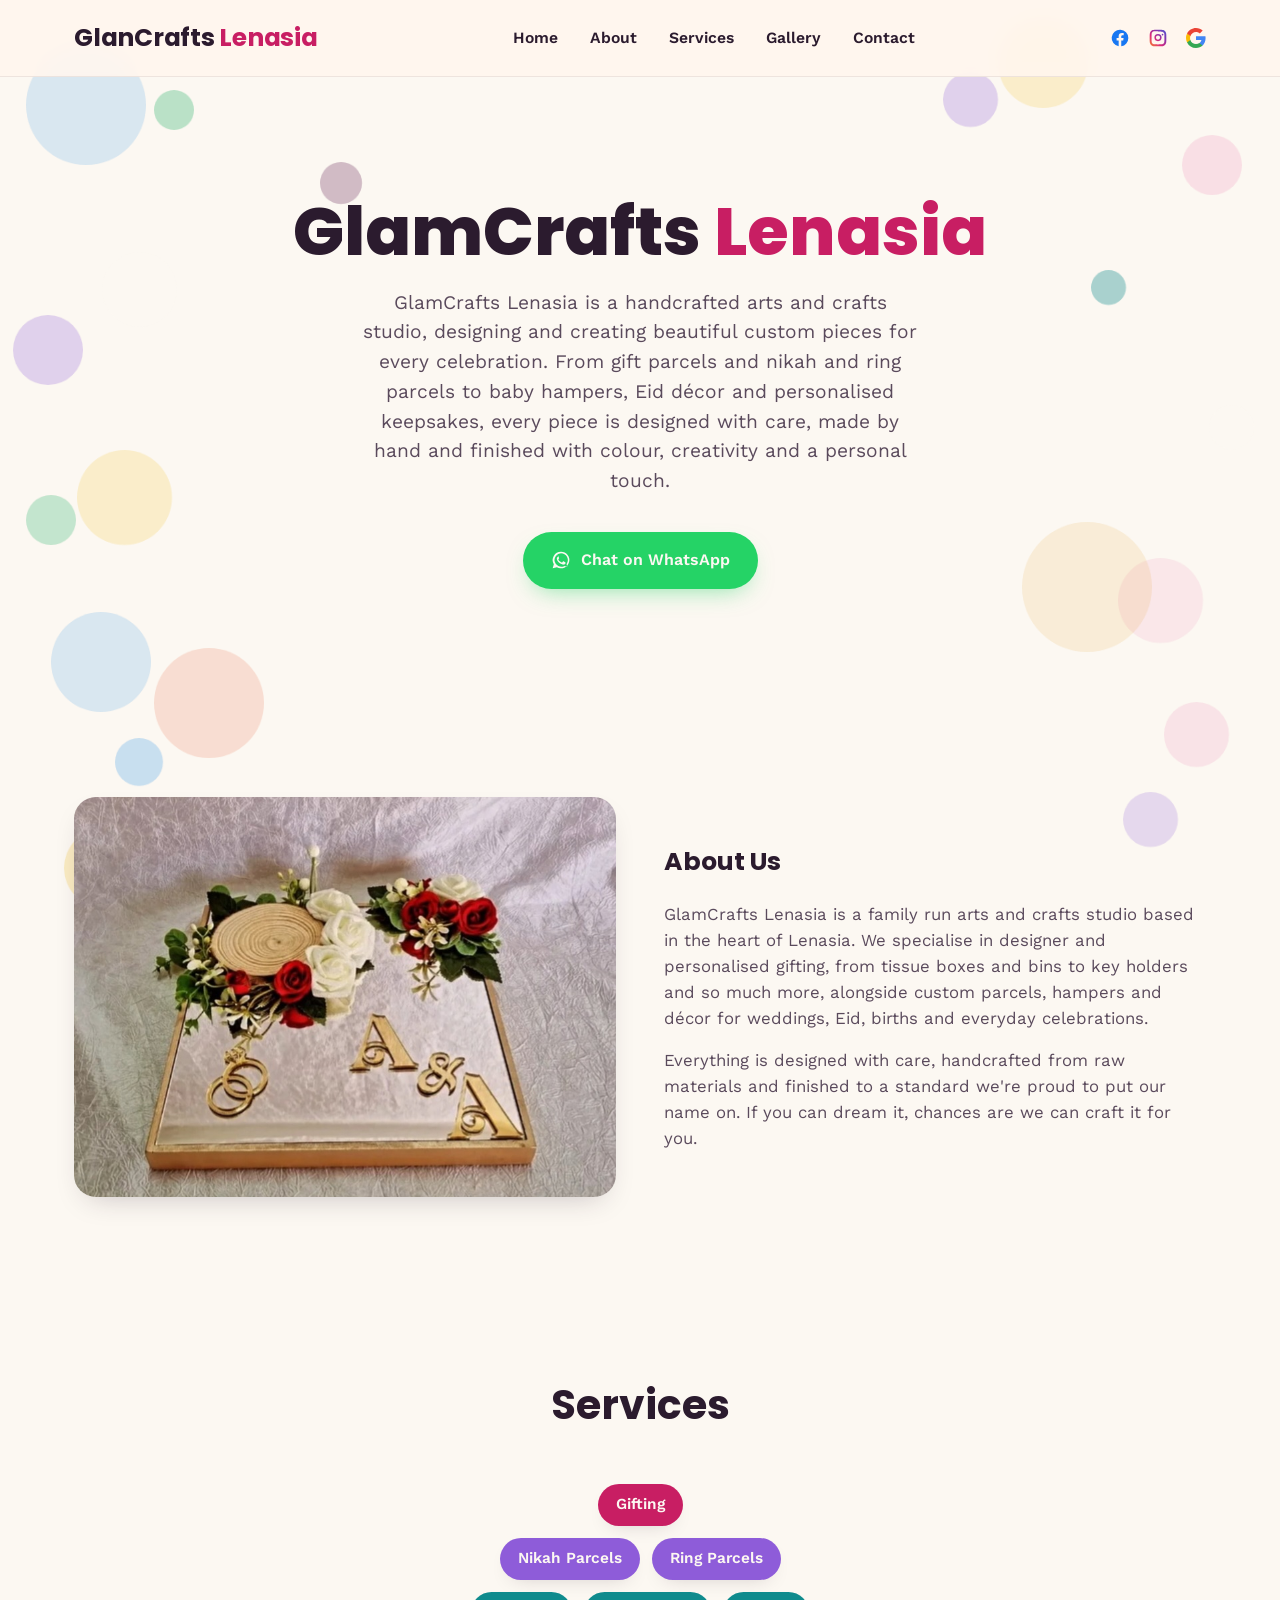
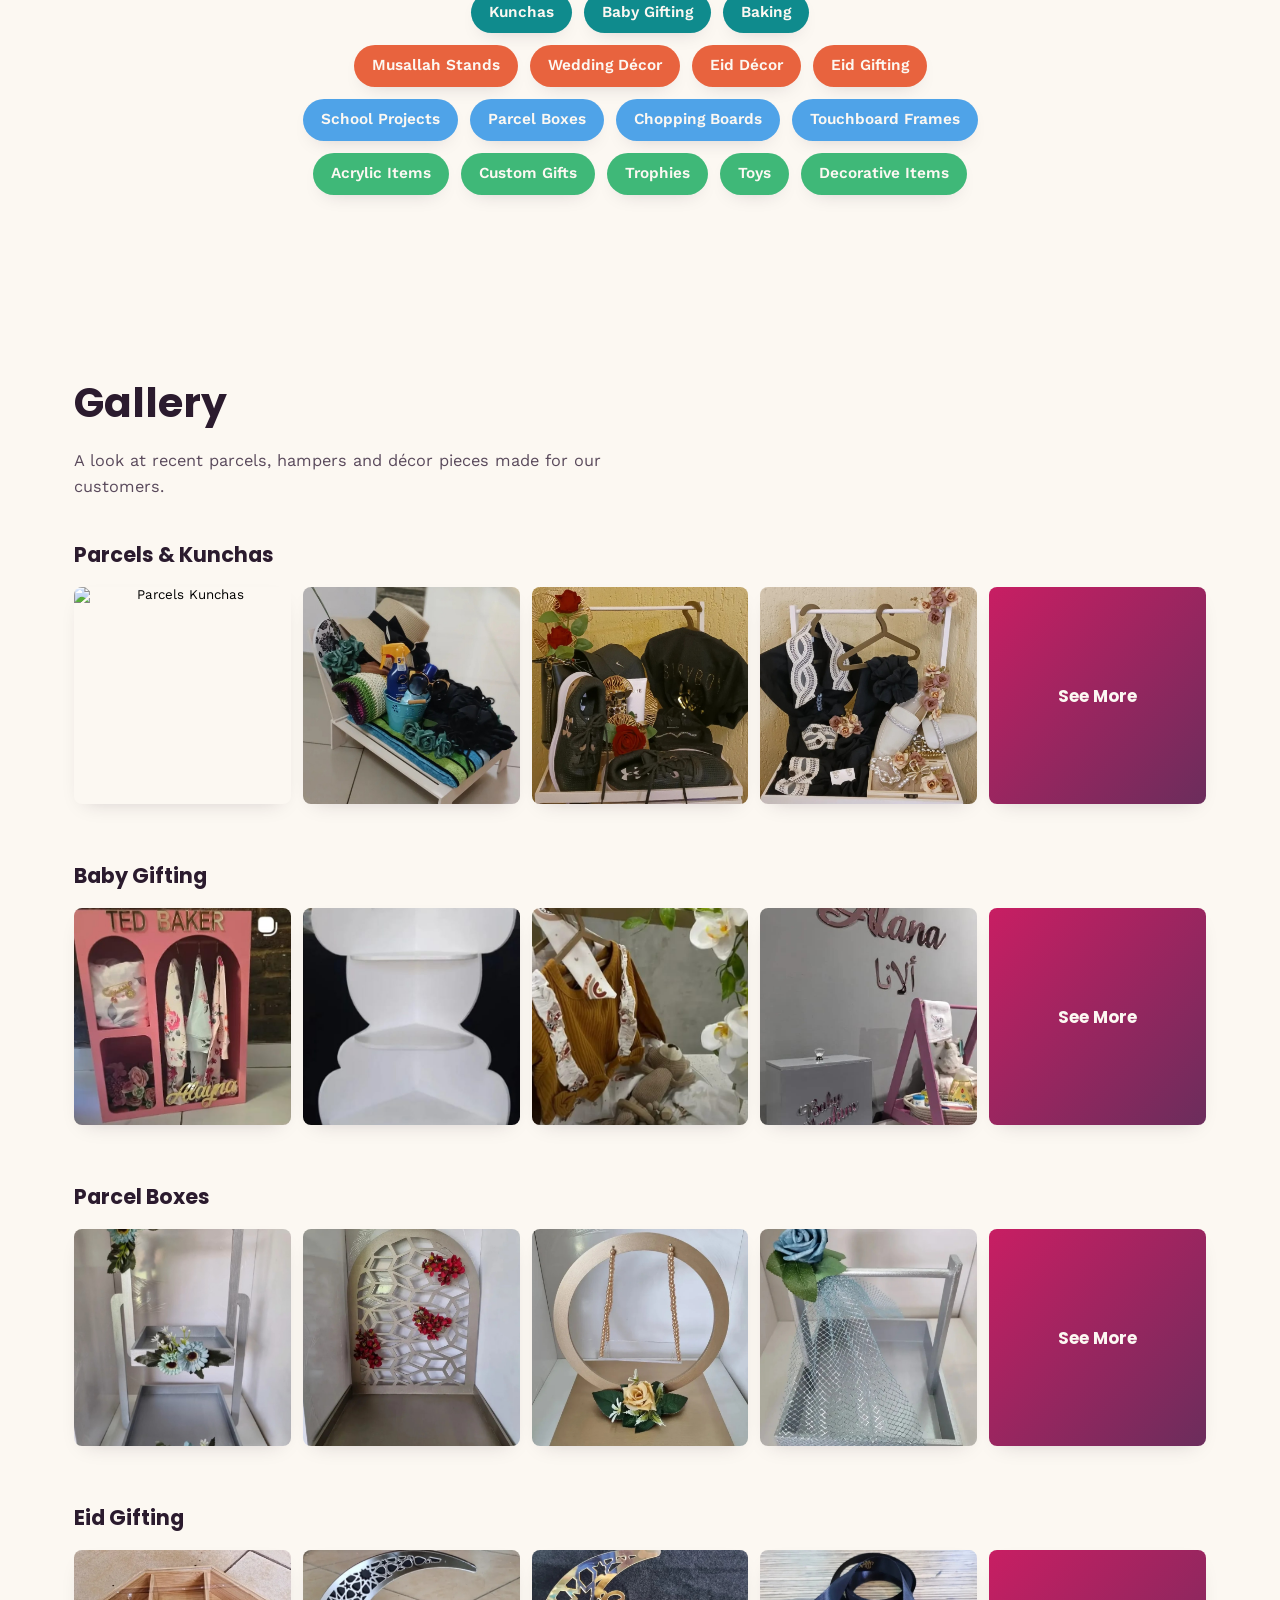
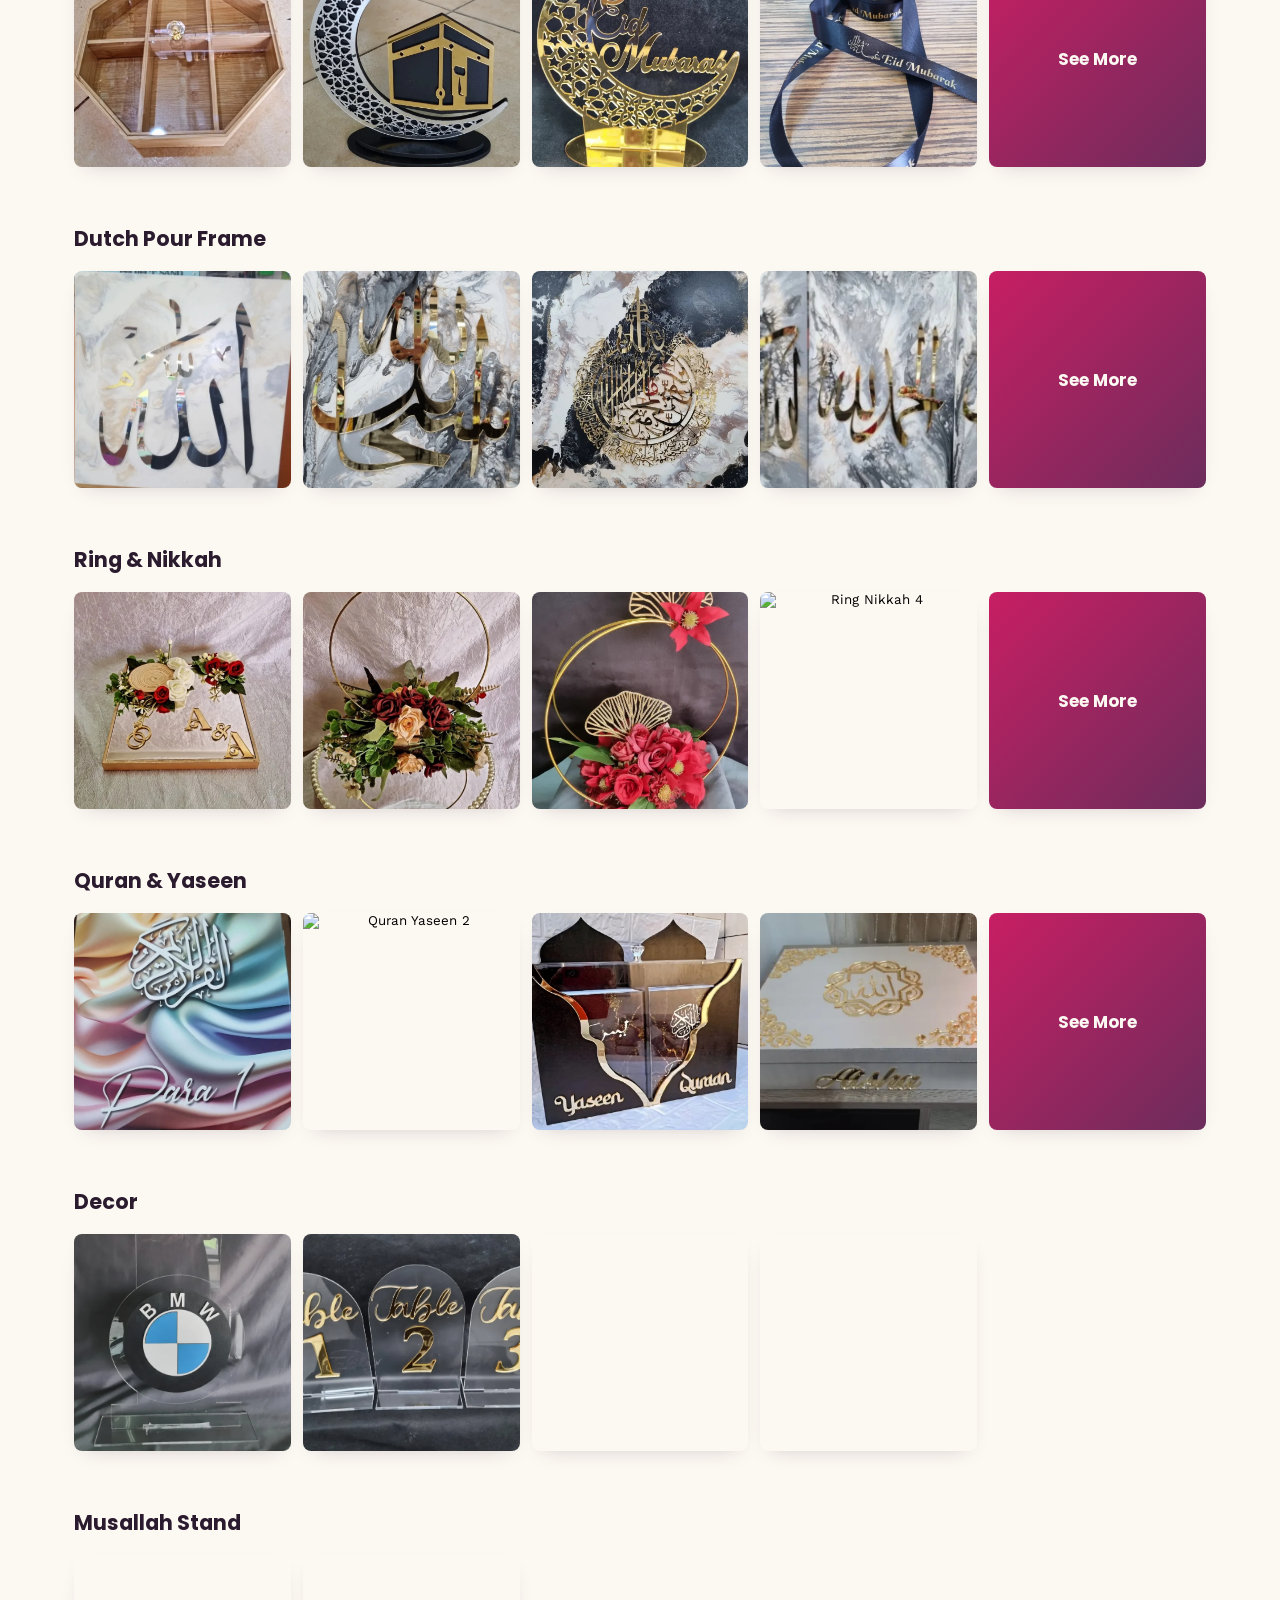
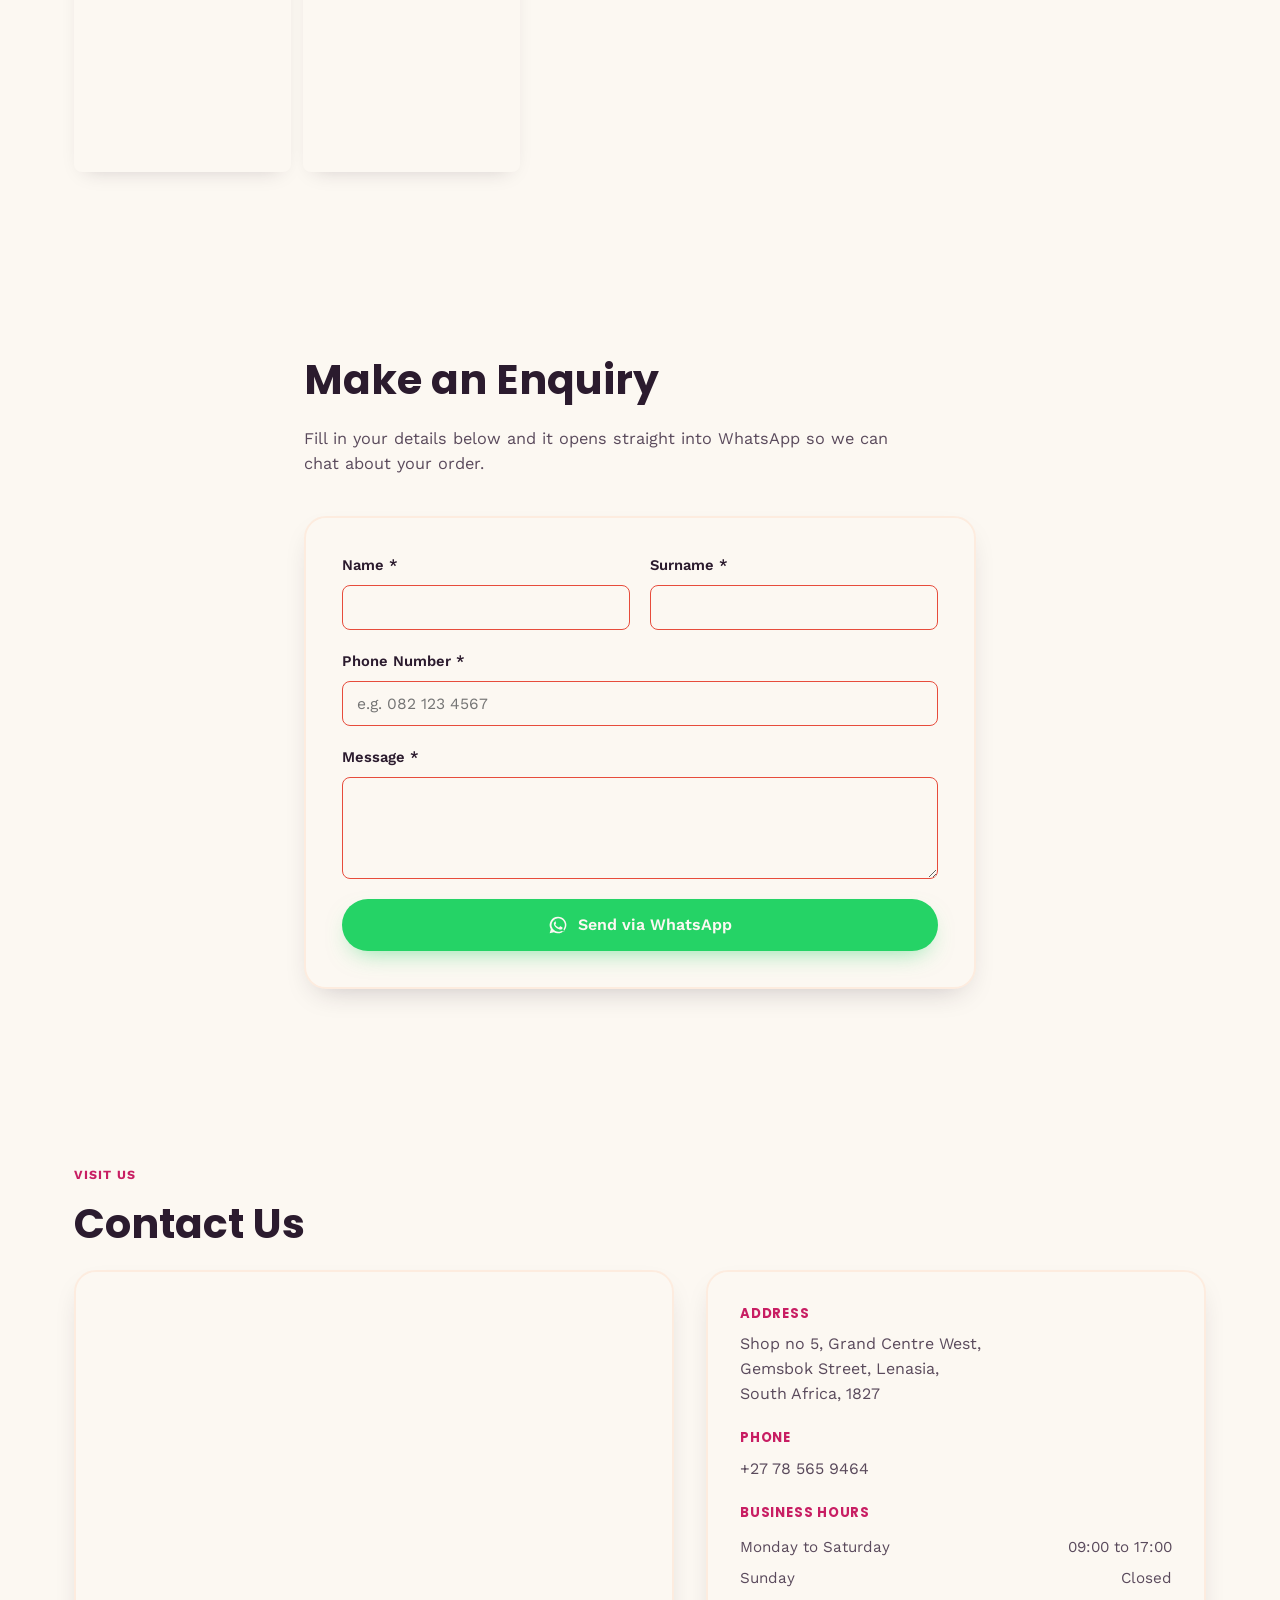
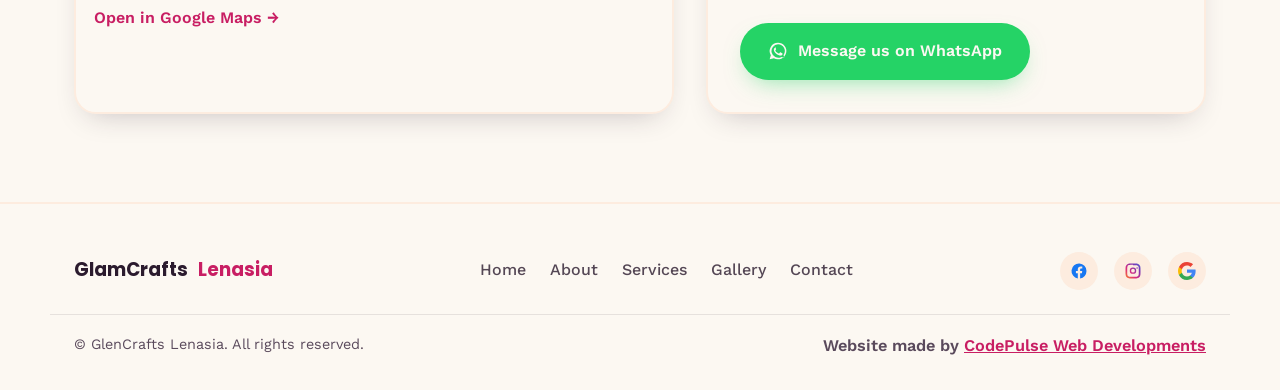
==== commit 862c7467: "Refactor closeLightbox function Refactor closeLightbox function to improve readability and structure" ====
--- a/index.html
+++ b/index.html
@@ -1745,22 +1745,24 @@
         pushModalHistory("lightbox");
       }
 
-      function closeLightbox(skipHistory) {
-        if (!lightbox) return;
-        lightbox.classList.remove("active");
-        lightbox.setAttribute("aria-hidden", "true");
-        lightboxImg.classList.remove("zoomed");
-        if (!catModal.classList.contains("active")) {
-          document.body.classList.remove("modal-open");
-        }
-        if (!skipHistory) popModalHistoryIfNeeded("lightbox");
-      }
-
-      function showPrev() {
-        var cat = GALLERY[activeCatSlug];
-        activeIndex = (activeIndex - 1 + cat.images.length) % cat.images.length;
-        renderLightbox();
-      }
+     function closeLightbox(skipHistory) {
+  if (!lightbox) return;
+
+  lightbox.classList.remove("active");
+  lightbox.setAttribute("aria-hidden", "true");
+  lightboxImg.classList.remove("zoomed");
+
+  // If the category modal is open, stay there.
+  if (catModal && catModal.classList.contains("active")) {
+    document.body.classList.add("modal-open");
+  } else {
+    document.body.classList.remove("modal-open");
+  }
+
+  if (!skipHistory) {
+    popModalHistoryIfNeeded("lightbox");
+  }
+}
 
       function showNext() {
         var cat = GALLERY[activeCatSlug];
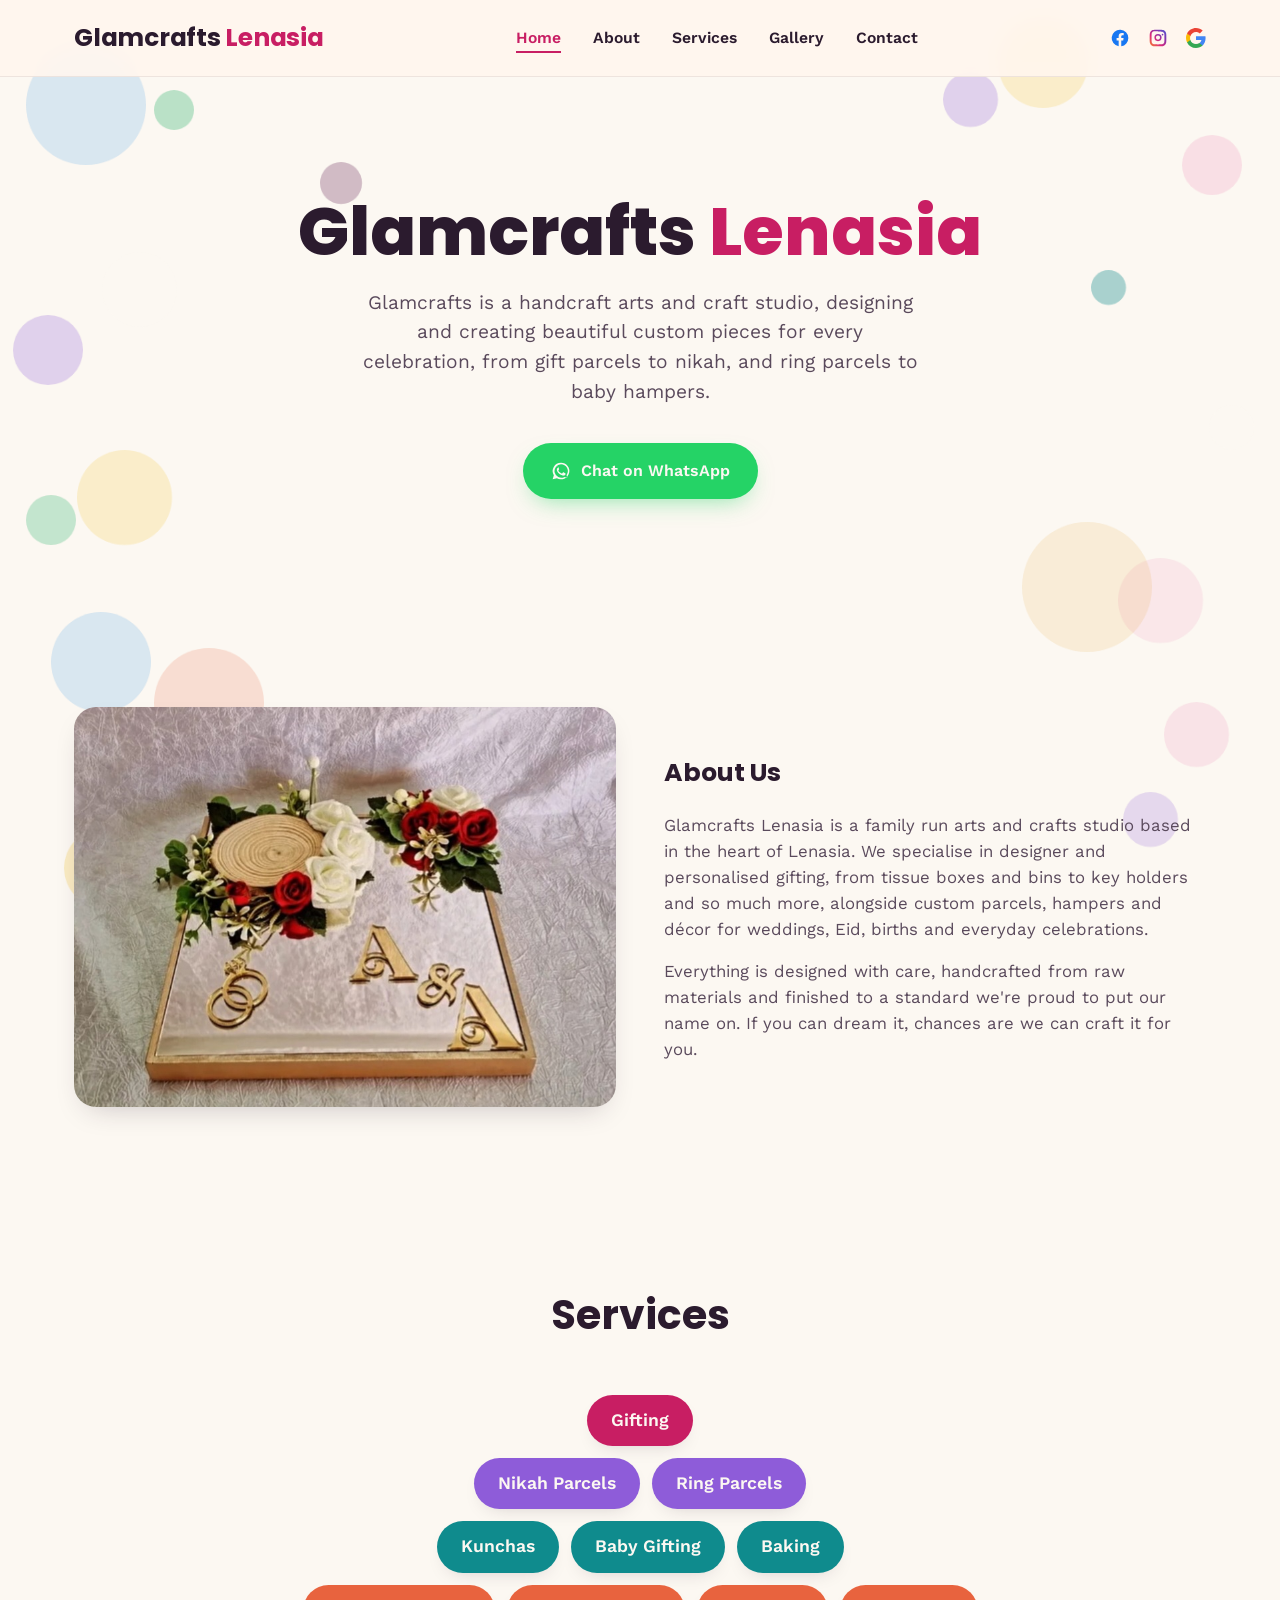
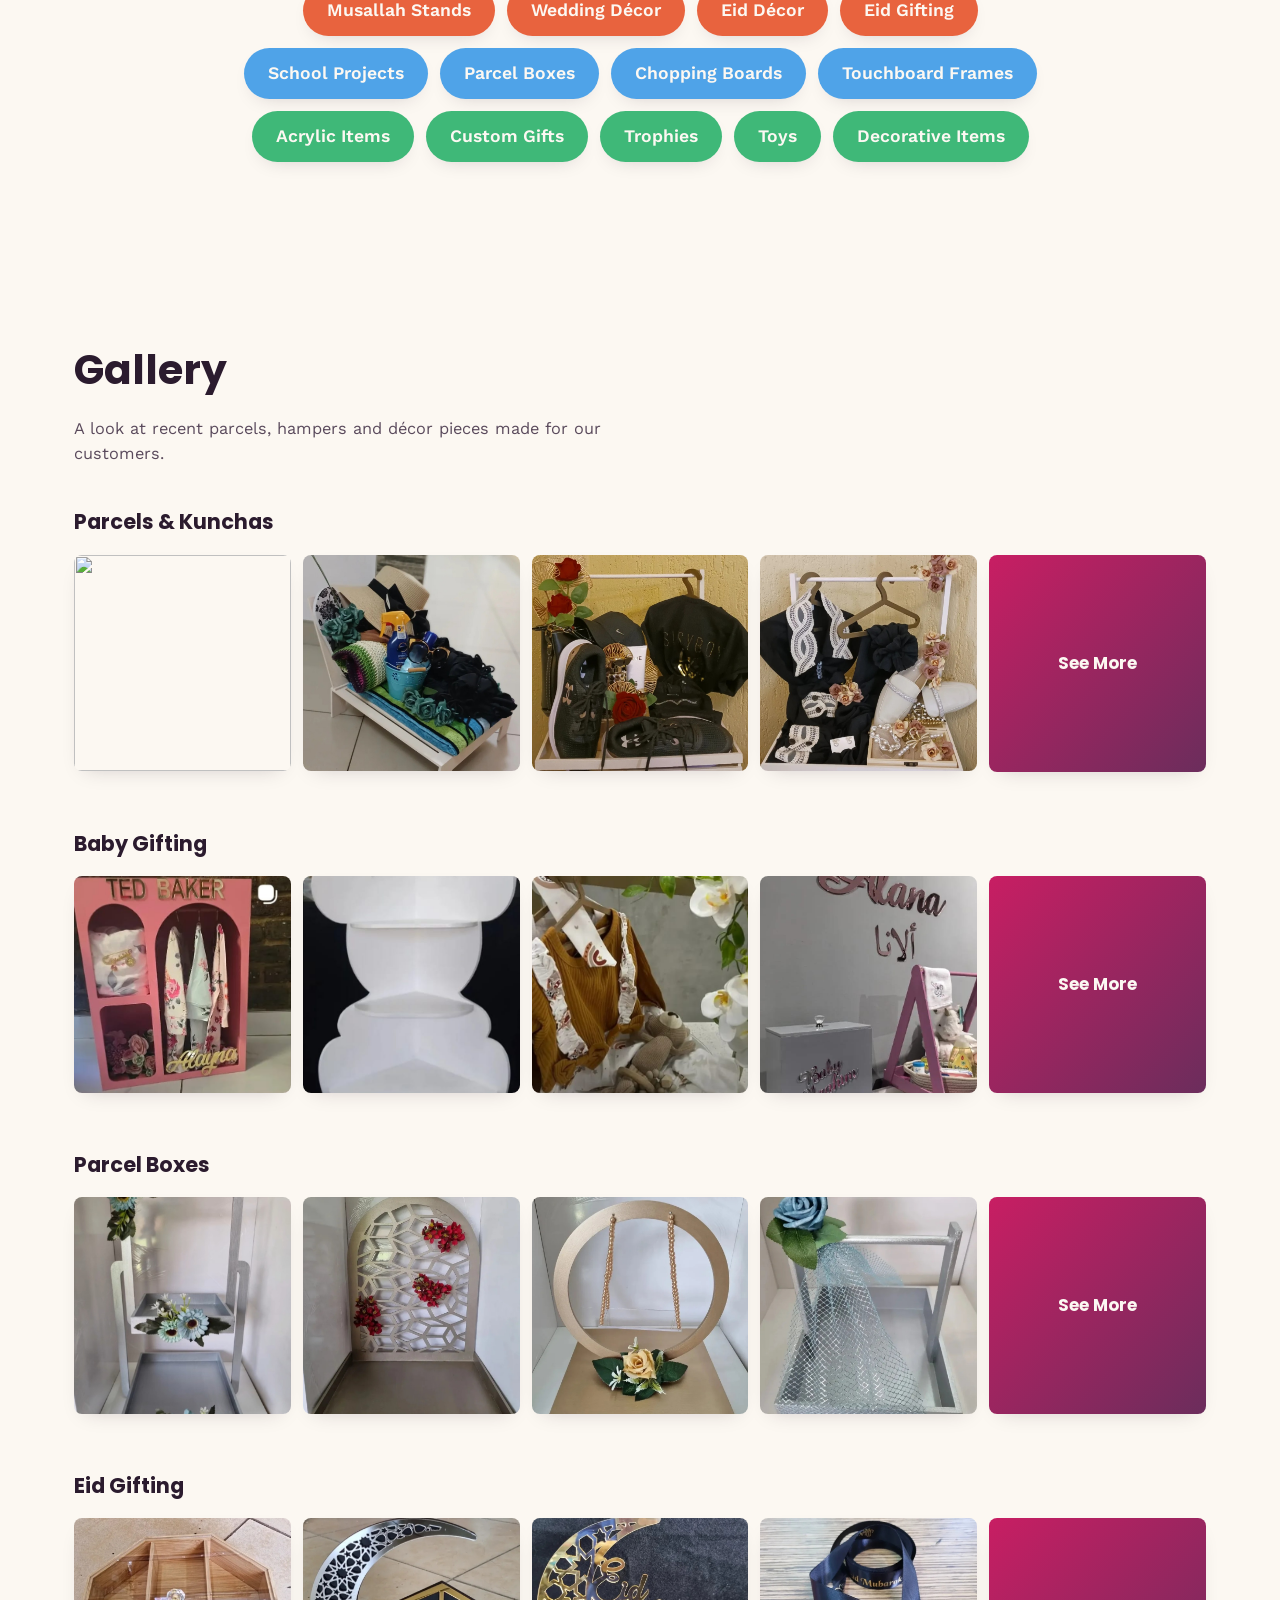
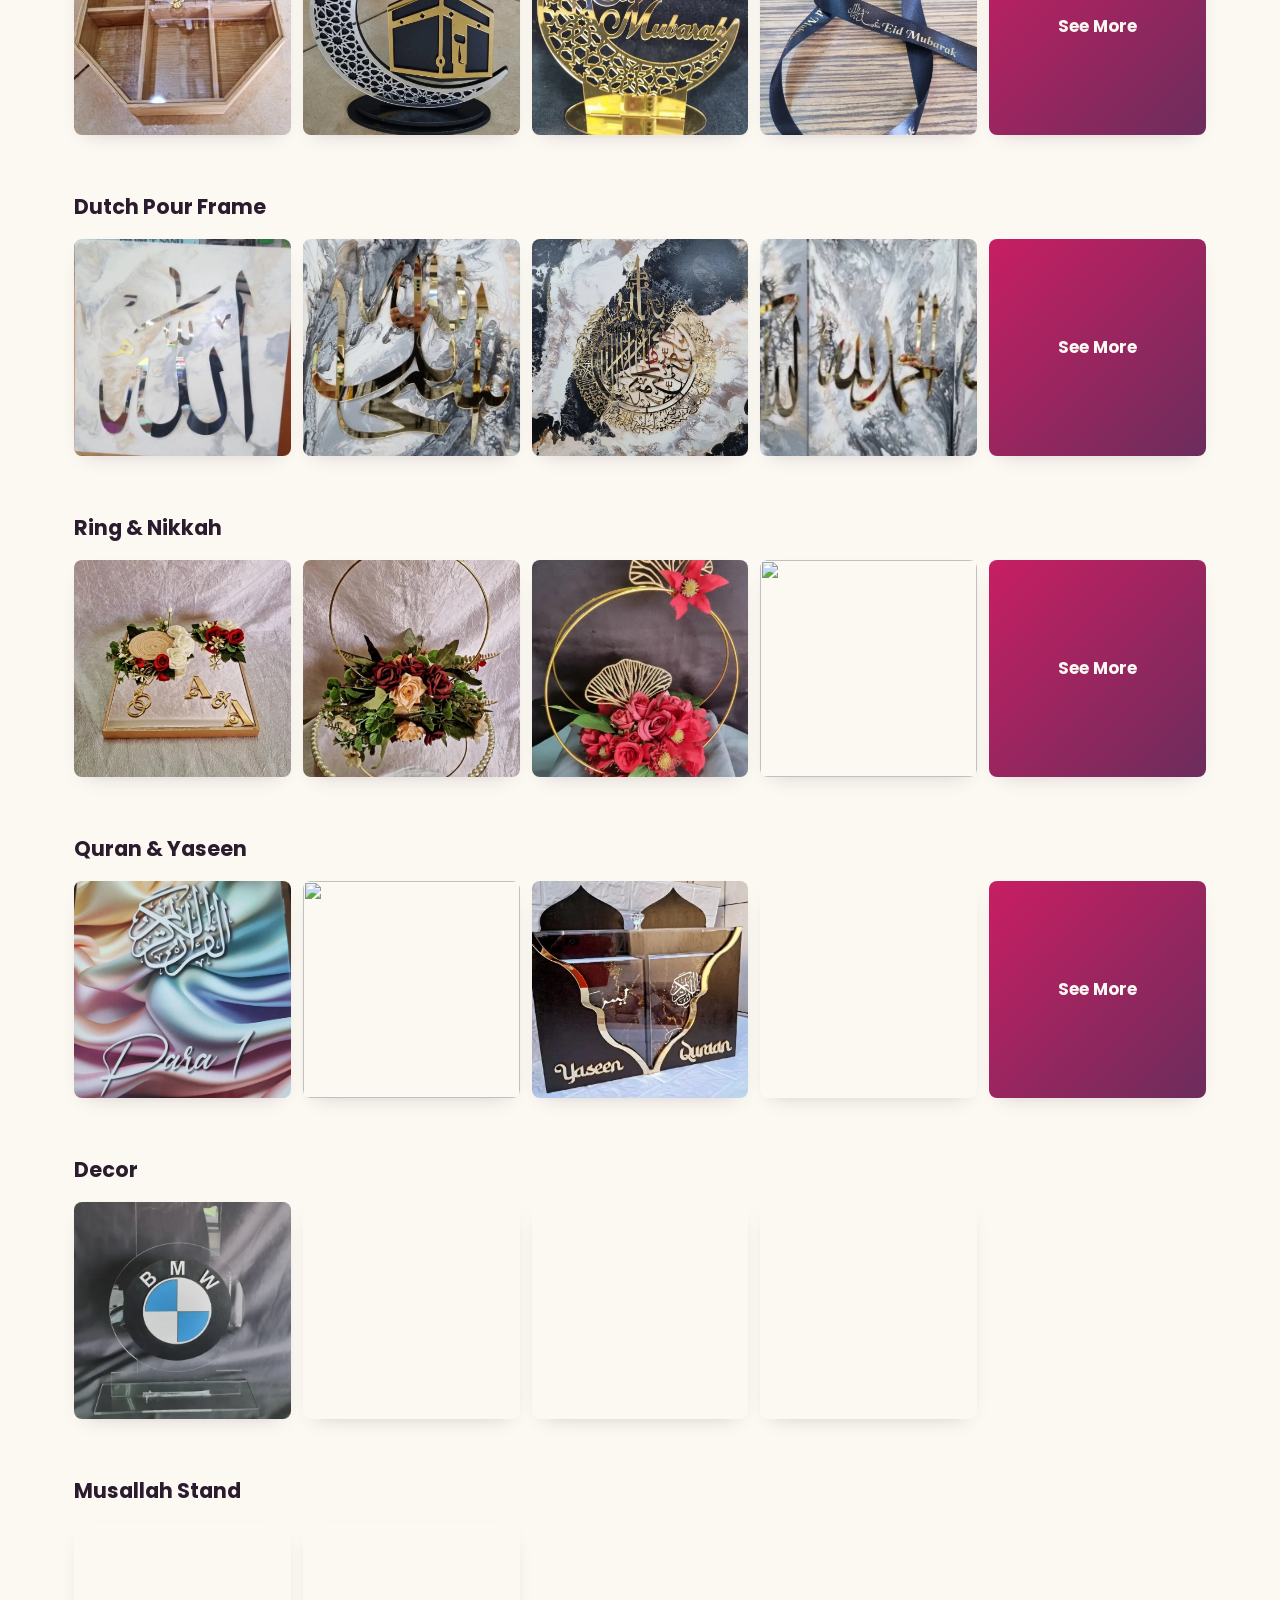
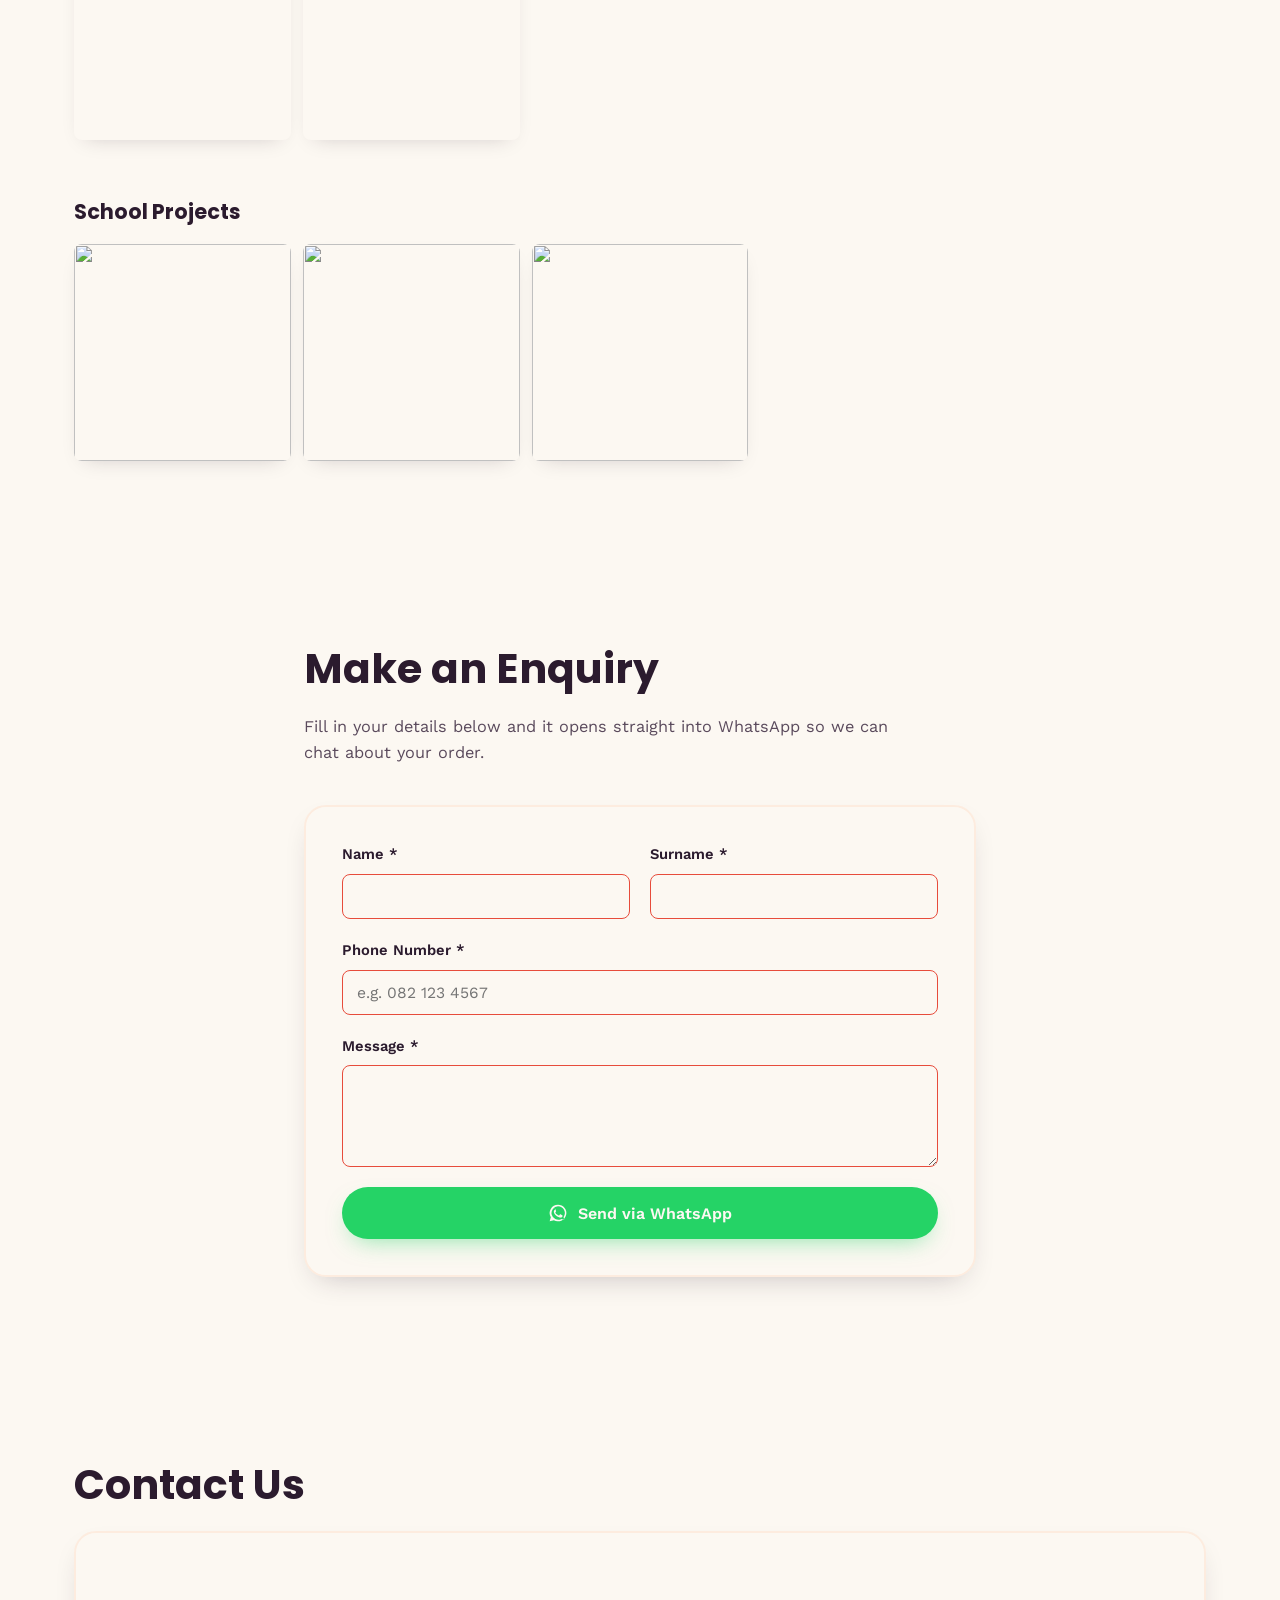
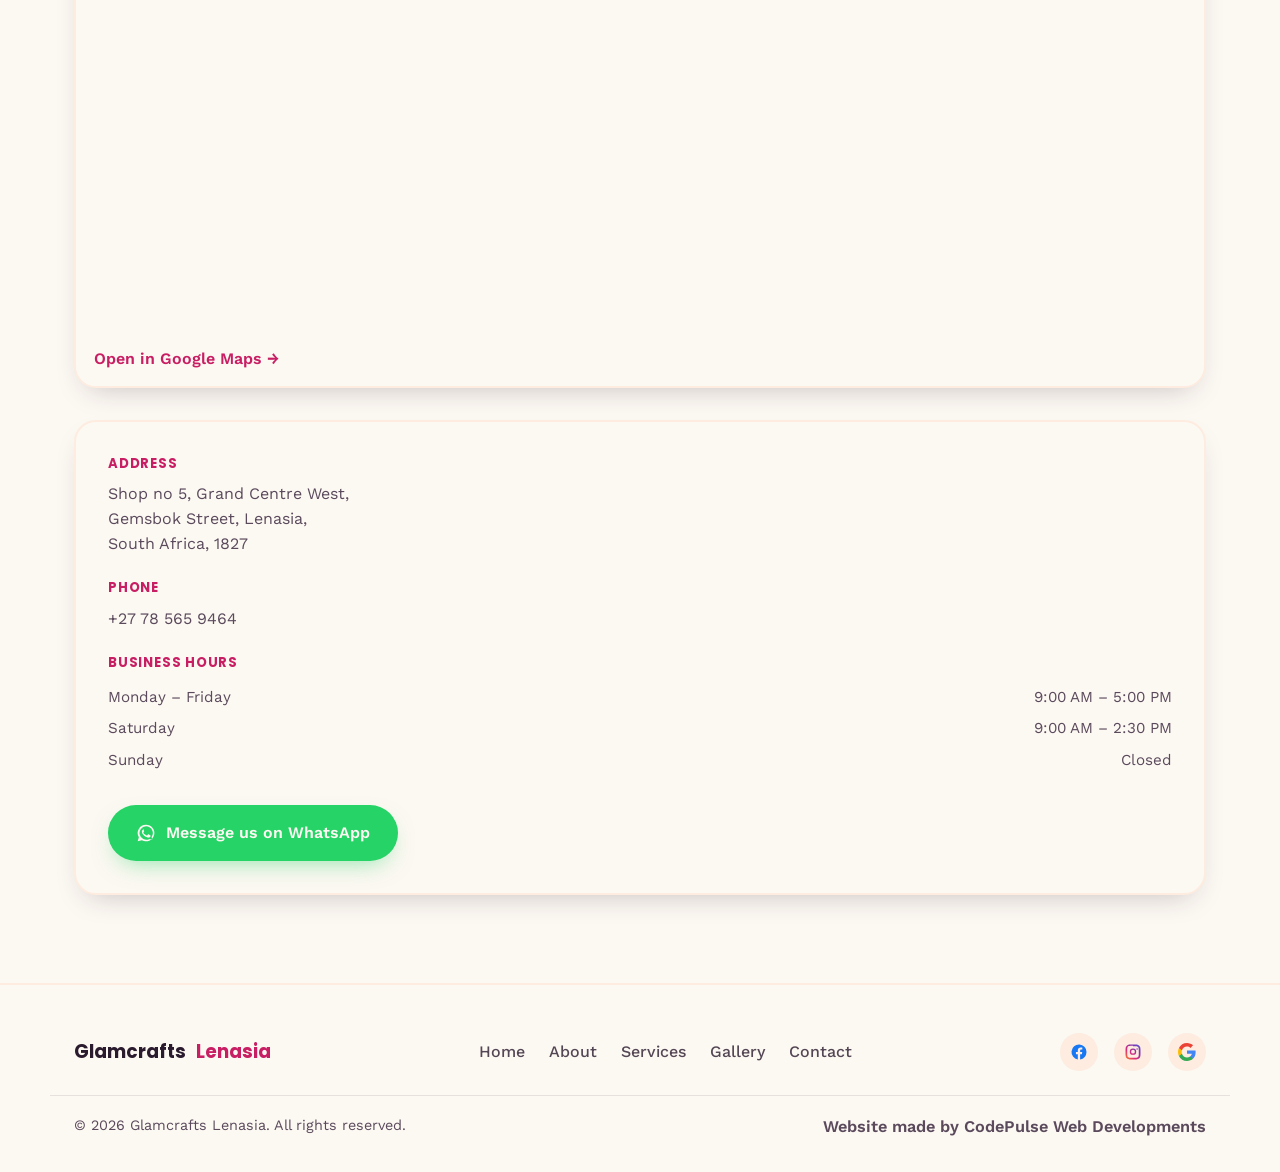
==== commit e22a6d95: ".." ====
--- a/index.html
+++ b/index.html
@@ -3,1195 +3,12 @@
 <head>
   <meta charset="UTF-8" />
   <meta name="viewport" content="width=device-width, initial-scale=1.0" />
-  <title>GlamCrafts Lenasia • Gifting, Décor & Handmade Parcels</title>
-  <meta name="description" content="GlamCrafts Lenasia: designer gift parcels, nikah & ring parcels, baby gifting, Eid décor, custom acrylic gifts and more, handcrafted in Lenasia." />
+  <title>Glamcrafts • Gifting, Décor & Handmade Parcels</title>
+  <meta name="description" content="Glamcrafts: designer gift parcels, nikah & ring parcels, baby gifting, Eid décor, custom acrylic gifts and more, handcrafted in Lenasia." />
   <link rel="preconnect" href="https://fonts.googleapis.com" />
   <link rel="preconnect" href="https://fonts.gstatic.com" crossorigin />
   <link href="https://fonts.googleapis.com/css2?family=Poppins:wght@500;600;700;800&family=Work+Sans:wght@400;500;600;700&display=swap" rel="stylesheet" />
-  <style>
-    /* ===== ALL CSS HERE ===== */
-    * {
-      margin: 0;
-      padding: 0;
-      box-sizing: border-box;
-    }
-
-    :root {
-      --cream: #fcf8f2;
-      --blush: #FDECDF;
-      --ink: #2B1B2E;
-      --ink-soft: #5A4A5C;
-      --magenta: #C81E63;
-      --magenta-dk: #9E1450;
-      --amber: #E8A93E;
-      --teal: #0F8B8D;
-      --coral: #E8633E;
-      --plum: #6B2D5C;
-      --sky: #4FA3E8;
-      --pink: #F2A6C6;
-      --purple: #8E5CD9;
-      --green: #3FB878;
-      --yellow: #F4C430;
-      --wa-green: #25D366;
-      --wa-green-dk: #1DA851;
-      --font-display: "Poppins", sans-serif;
-      --font-body: "Work Sans", sans-serif;
-      --max-w: 1180px;
-      --radius-lg: 22px;
-      --radius-md: 14px;
-      --radius-sm: 8px;
-      --shadow-soft: 0 12px 30px -14px rgba(43, 27, 46, 0.28);
-      --shadow-card: 0 8px 20px -12px rgba(43, 27, 46, 0.25);
-      --header-h: 76px;
-    }
-
-    html {
-      scroll-behavior: smooth;
-      scroll-padding-top: var(--header-h);
-    }
-
-    @media (prefers-reduced-motion: reduce) {
-      html {
-        scroll-behavior: auto;
-      }
-      *,
-      *::before,
-      *::after {
-        animation-duration: 0.001ms !important;
-        animation-iteration-count: 1 !important;
-        transition-duration: 0.001ms !important;
-      }
-    }
-
-    body {
-      margin: 0;
-      font-family: var(--font-body);
-      color: var(--ink);
-      background: var(--cream);
-      line-height: 1.55;
-      -webkit-font-smoothing: antialiased;
-      overflow-x: hidden;
-    }
-
-    img {
-      max-width: 100%;
-      display: block;
-    }
-    a {
-      color: inherit;
-      text-decoration: none;
-    }
-    ul {
-      list-style: none;
-      margin: 0;
-      padding: 0;
-    }
-    button {
-      font-family: inherit;
-      cursor: pointer;
-    }
-    h1,
-    h2,
-    h3 {
-      font-family: var(--font-display);
-      margin: 0;
-    }
-
-    .skip-link {
-      position: absolute;
-      left: -999px;
-      top: 0;
-      background: var(--ink);
-      color: var(--cream);
-      padding: 12px 18px;
-      z-index: 999;
-      border-radius: 0 0 8px 0;
-    }
-    .skip-link:focus {
-      left: 0;
-    }
-
-    :focus-visible {
-      outline: 3px solid var(--teal);
-      outline-offset: 2px;
-    }
-
-    .section-inner {
-      max-width: var(--max-w);
-      margin: 0 auto;
-      padding: 88px 24px;
-    }
-    .section-inner--narrow {
-      max-width: 720px;
-    }
-    .section-eyebrow {
-      font-weight: 700;
-      letter-spacing: .08em;
-      text-transform: uppercase;
-      font-size: .78rem;
-      color: var(--magenta);
-      margin: 0 0 8px;
-    }
-    .section-title {
-      font-size: clamp(1.9rem, 3.2vw, 2.6rem);
-      font-weight: 700;
-      margin-bottom: 14px;
-    }
-    .section-title--center {
-      text-align: center;
-      margin-bottom: 48px;
-    }
-    .section-sub {
-      color: var(--ink-soft);
-      max-width: 620px;
-      margin: 0 0 40px;
-      font-size: 1.02rem;
-    }
-
-    .btn {
-      display: inline-flex;
-      align-items: center;
-      gap: 10px;
-      padding: 14px 26px;
-      border-radius: 999px;
-      font-weight: 600;
-      font-size: 1rem;
-      border: 2px solid transparent;
-      transition: transform .18s ease, box-shadow .18s ease, background .18s ease;
-    }
-    .btn:hover {
-      transform: translateY(-2px);
-    }
-    .btn-whatsapp {
-      background: var(--wa-green);
-      color: var(--cream);
-      box-shadow: 0 10px 24px -10px rgba(37, 211, 102, .55);
-    }
-    .btn-whatsapp:hover {
-      background: var(--wa-green-dk);
-    }
-    .btn-block {
-      width: 100%;
-      justify-content: center;
-    }
-
-    .bubbles {
-      position: fixed;
-      inset: 0;
-      z-index: 0;
-      overflow: hidden;
-      pointer-events: none;
-    }
-
-    .bubble {
-      position: absolute;
-      border-radius: 50%;
-      opacity: 0.25;
-      animation: floatBubble linear infinite alternate;
-      will-change: transform;
-    }
-
-    @keyframes floatBubble {
-      0% {
-        transform: translate(0, 0) scale(1);
-      }
-      25% {
-        transform: translate(30px, -50px) scale(1.1);
-      }
-      50% {
-        transform: translate(-20px, 30px) scale(0.9);
-      }
-      75% {
-        transform: translate(40px, -30px) scale(1.05);
-      }
-      100% {
-        transform: translate(-30px, 50px) scale(0.95);
-      }
-    }
-
-    .bubble-1 {
-      width: 120px;
-      height: 120px;
-      background: var(--sky);
-      top: 5%;
-      left: 2%;
-      animation-duration: 14s;
-      animation-delay: 0s;
-      opacity: 0.2;
-    }
-    .bubble-2 {
-      width: 60px;
-      height: 60px;
-      background: var(--pink);
-      top: 15%;
-      right: 3%;
-      animation-duration: 11s;
-      animation-delay: -2s;
-      opacity: 0.3;
-    }
-    .bubble-3 {
-      width: 90px;
-      height: 90px;
-      background: var(--yellow);
-      top: 2%;
-      right: 15%;
-      animation-duration: 16s;
-      animation-delay: -4s;
-      opacity: 0.2;
-    }
-    .bubble-4 {
-      width: 70px;
-      height: 70px;
-      background: var(--purple);
-      top: 35%;
-      left: 1%;
-      animation-duration: 13s;
-      animation-delay: -3s;
-      opacity: 0.25;
-    }
-    .bubble-5 {
-      width: 45px;
-      height: 45px;
-      background: var(--cream);
-      top: 45%;
-      right: 2%;
-      animation-duration: 10s;
-      animation-delay: -6s;
-      opacity: 0.4;
-    }
-    .bubble-6 {
-      width: 50px;
-      height: 50px;
-      background: var(--green);
-      top: 55%;
-      left: 2%;
-      animation-duration: 12s;
-      animation-delay: -8s;
-      opacity: 0.3;
-    }
-    .bubble-7 {
-      width: 100px;
-      height: 100px;
-      background: var(--sky);
-      top: 68%;
-      left: 4%;
-      animation-duration: 15s;
-      animation-delay: -5s;
-      opacity: 0.2;
-    }
-    .bubble-8 {
-      width: 65px;
-      height: 65px;
-      background: var(--pink);
-      top: 78%;
-      right: 4%;
-      animation-duration: 12s;
-      animation-delay: -10s;
-      opacity: 0.25;
-    }
-    .bubble-9 {
-      width: 55px;
-      height: 55px;
-      background: var(--purple);
-      top: 88%;
-      right: 8%;
-      animation-duration: 14s;
-      animation-delay: -7s;
-      opacity: 0.2;
-    }
-    .bubble-10 {
-      width: 80px;
-      height: 80px;
-      background: var(--yellow);
-      top: 92%;
-      left: 5%;
-      animation-duration: 13s;
-      animation-delay: -9s;
-      opacity: 0.25;
-    }
-    .bubble-11 {
-      width: 40px;
-      height: 40px;
-      background: var(--green);
-      top: 10%;
-      left: 12%;
-      animation-duration: 9s;
-      animation-delay: -1s;
-      opacity: 0.35;
-    }
-    .bubble-12 {
-      width: 75px;
-      height: 75px;
-      background: var(--cream);
-      top: 28%;
-      left: 8%;
-      animation-duration: 11s;
-      animation-delay: -5s;
-      opacity: 0.3;
-    }
-    .bubble-13 {
-      width: 55px;
-      height: 55px;
-      background: var(--purple);
-      top: 8%;
-      right: 22%;
-      animation-duration: 10s;
-      animation-delay: -3s;
-      opacity: 0.25;
-    }
-    .bubble-14 {
-      width: 85px;
-      height: 85px;
-      background: var(--pink);
-      top: 62%;
-      right: 6%;
-      animation-duration: 16s;
-      animation-delay: -11s;
-      opacity: 0.2;
-    }
-    .bubble-15 {
-      width: 48px;
-      height: 48px;
-      background: var(--sky);
-      top: 82%;
-      left: 9%;
-      animation-duration: 11s;
-      animation-delay: -6s;
-      opacity: 0.3;
-    }
-    .bubble-16 {
-      width: 95px;
-      height: 95px;
-      background: var(--yellow);
-      top: 50%;
-      left: 6%;
-      animation-duration: 14s;
-      animation-delay: -10s;
-      opacity: 0.2;
-    }
-    .bubble-17 {
-      width: 35px;
-      height: 35px;
-      background: var(--teal);
-      top: 30%;
-      right: 12%;
-      animation-duration: 8s;
-      animation-delay: -4s;
-      opacity: 0.35;
-    }
-    .bubble-18 {
-      width: 110px;
-      height: 110px;
-      background: var(--coral);
-      top: 72%;
-      left: 12%;
-      animation-duration: 17s;
-      animation-delay: -2s;
-      opacity: 0.18;
-    }
-    .bubble-19 {
-      width: 42px;
-      height: 42px;
-      background: var(--plum);
-      top: 18%;
-      left: 25%;
-      animation-duration: 10s;
-      animation-delay: -8s;
-      opacity: 0.3;
-    }
-    .bubble-20 {
-      width: 130px;
-      height: 130px;
-      background: var(--amber);
-      top: 58%;
-      right: 10%;
-      animation-duration: 18s;
-      animation-delay: -5s;
-      opacity: 0.15;
-    }
-
-    .site-header {
-      position: sticky;
-      top: 0;
-      z-index: 100;
-      background: rgba(255, 246, 238, 0.92);
-      backdrop-filter: saturate(160%) blur(10px);
-      border-bottom: 1px solid rgba(43, 27, 46, 0.08);
-    }
-    .header-inner {
-      max-width: var(--max-w);
-      margin: 0 auto;
-      height: var(--header-h);
-      padding: 0 24px;
-      display: flex;
-      align-items: center;
-      justify-content: space-between;
-      gap: 20px;
-    }
-    .brand {
-      display: flex;
-      align-items: center;
-      gap: 10px;
-    }
-    .brand-text {
-      font-family: var(--font-display);
-      font-weight: 700;
-      font-size: 1.55rem;
-      color: var(--ink);
-      letter-spacing: -.01em;
-    }
-    .brand-text em {
-      font-style: normal;
-      color: var(--magenta);
-    }
-
-    .main-nav ul {
-      display: flex;
-      gap: 32px;
-    }
-    .main-nav a {
-      font-weight: 600;
-      font-size: .98rem;
-      color: var(--ink);
-      position: relative;
-      padding: 6px 0;
-      transition: color .2s ease;
-    }
-    .main-nav a::after {
-      content: "";
-      position: absolute;
-      left: 0;
-      right: 100%;
-      bottom: 0;
-      height: 2px;
-      background: var(--magenta);
-      transition: right .22s ease;
-    }
-    .main-nav a:hover {
-      color: var(--magenta);
-    }
-    .main-nav a:hover::after {
-      right: 0;
-    }
-
-    .header-socials {
-      display: flex;
-      align-items: center;
-      gap: 18px;
-    }
-    .header-socials a {
-      display: flex;
-      transition: transform .2s ease;
-    }
-    .header-socials a:hover {
-      transform: translateY(-2px);
-    }
-
-    .nav-toggle {
-      display: none;
-      width: 40px;
-      height: 40px;
-      border: none;
-      background: transparent;
-      flex-direction: column;
-      justify-content: center;
-      align-items: center;
-      gap: 5px;
-    }
-    .nav-toggle span {
-      width: 22px;
-      height: 2.5px;
-      background: var(--ink);
-      border-radius: 2px;
-      transition: transform .2s ease, opacity .2s ease;
-    }
-    .nav-toggle.open span:nth-child(1) {
-      transform: translateY(7.5px) rotate(45deg);
-    }
-    .nav-toggle.open span:nth-child(2) {
-      opacity: 0;
-    }
-    .nav-toggle.open span:nth-child(3) {
-      transform: translateY(-7.5px) rotate(-45deg);
-    }
-
-    .hero {
-      position: relative;
-      overflow: hidden;
-      padding: 120px 24px 100px;
-      text-align: center;
-      isolation: isolate;
-      z-index: 1;
-    }
-    .hero-inner {
-      max-width: 760px;
-      margin: 0 auto;
-      position: relative;
-      z-index: 2;
-    }
-    .hero h1 {
-      font-size: clamp(2.4rem, 6vw, 4.2rem);
-      font-weight: 800;
-      line-height: 1.05;
-      margin-bottom: 20px;
-    }
-    .hero h1 em {
-      font-style: normal;
-      color: var(--magenta);
-    }
-    .hero-copy {
-      font-size: clamp(1.02rem, 1.6vw, 1.2rem);
-      color: var(--ink-soft);
-      margin: 0 auto 36px;
-      max-width: 560px;
-    }
-    .hero-actions {
-      display: flex;
-      gap: 16px;
-      justify-content: center;
-      flex-wrap: wrap;
-    }
-
-    .about-page {
-      position: relative;
-      z-index: 1;
-      padding-top: 20px;
-    }
-    .about-grid {
-      display: grid;
-      grid-template-columns: 1fr 1fr;
-      gap: 48px;
-      align-items: center;
-    }
-    .about-image {
-      border-radius: var(--radius-lg);
-      overflow: hidden;
-      box-shadow: var(--shadow-soft);
-    }
-    .about-image img {
-      width: 100%;
-      height: 400px;
-      object-fit: cover;
-    }
-    .about-content {
-      color: var(--ink-soft);
-      font-size: 1.05rem;
-    }
-    .about-content h1,
-    .about-content h2 {
-      color: var(--ink);
-      margin-bottom: 20px;
-    }
-
-    .services {
-      position: relative;
-      z-index: 1;
-    }
-    .service-pyramid {
-      display: flex;
-      flex-direction: column;
-      align-items: center;
-      gap: 12px;
-    }
-    .service-row {
-      display: flex;
-      flex-wrap: wrap;
-      justify-content: center;
-      gap: 10px 12px;
-    }
-    .service-word {
-      display: inline-flex;
-      align-items: center;
-      font-weight: 600;
-      font-size: clamp(.85rem, 1.2vw, .98rem);
-      color: var(--cream);
-      background: var(--magenta);
-      padding: 9px 18px;
-      border-radius: 999px;
-      cursor: default;
-      box-shadow: var(--shadow-card);
-      transition: transform .2s ease, box-shadow .2s ease;
-    }
-    .service-row:nth-child(2) .service-word {
-      background: var(--purple);
-    }
-    .service-row:nth-child(3) .service-word {
-      background: var(--teal);
-    }
-    .service-row:nth-child(4) .service-word {
-      background: var(--coral);
-    }
-    .service-row:nth-child(5) .service-word {
-      background: var(--sky);
-    }
-    .service-row:nth-child(6) .service-word {
-      background: var(--green);
-    }
-    .service-word:hover {
-      transform: translateY(-3px) scale(1.05);
-      box-shadow: 0 14px 26px -12px rgba(43, 27, 46, 0.35);
-    }
-
-    .gallery {
-      position: relative;
-      z-index: 1;
-    }
-    .gallery-category {
-      margin-bottom: 56px;
-    }
-    .gallery-category:last-child {
-      margin-bottom: 0;
-    }
-    .gallery-category-head {
-      margin-bottom: 16px;
-    }
-    .gallery-category-head h3 {
-      font-size: 1.3rem;
-      font-weight: 700;
-    }
-
-    .gallery-grid {
-      display: grid;
-      grid-template-columns: repeat(5, 1fr);
-      gap: 12px;
-    }
-    .gallery-tile {
-      position: relative;
-      aspect-ratio: 1 / 1;
-      border-radius: var(--radius-sm);
-      overflow: hidden;
-      cursor: pointer;
-      border: none;
-      padding: 0;
-      background: var(--cream);
-      box-shadow: var(--shadow-card);
-      transition: transform .3s ease, box-shadow .3s ease;
-    }
-    .gallery-tile:hover {
-      transform: translateY(-4px);
-      box-shadow: 0 18px 34px -14px rgba(200, 30, 99, 0.55);
-    }
-    .gallery-tile img {
-      width: 100%;
-      height: 100%;
-      object-fit: cover;
-      transition: transform .35s ease;
-    }
-    .gallery-tile:hover img {
-      transform: scale(1.06);
-    }
-
-    .gallery-tile.see-more {
-      display: flex;
-      align-items: center;
-      justify-content: center;
-      background: linear-gradient(135deg, var(--magenta), var(--plum));
-      color: var(--cream);
-      font-family: var(--font-display);
-      font-weight: 700;
-      font-size: 1.05rem;
-      text-align: center;
-    }
-    .gallery-tile.see-more:hover {
-      filter: brightness(1.08);
-    }
-
-    .enquiry {
-      position: relative;
-      z-index: 1;
-    }
-    .enquiry-form {
-      display: flex;
-      flex-direction: column;
-      gap: 20px;
-      background: var(--cream);
-      padding: 36px;
-      border-radius: var(--radius-lg);
-      box-shadow: var(--shadow-soft);
-      border: 2px solid var(--blush);
-    }
-    .form-row {
-      display: grid;
-      grid-template-columns: 1fr 1fr;
-      gap: 20px;
-    }
-    .field {
-      display: flex;
-      flex-direction: column;
-      gap: 8px;
-    }
-    .field label {
-      font-weight: 600;
-      font-size: .92rem;
-      color: var(--ink);
-    }
-    .field input,
-    .field select,
-    .field textarea {
-      border: 1.5px solid rgba(43, 27, 46, 0.16);
-      border-radius: var(--radius-sm);
-      padding: 12px 14px;
-      font-family: inherit;
-      font-size: .98rem;
-      background: var(--cream);
-      color: var(--ink);
-      resize: vertical;
-    }
-    .field input:focus,
-    .field select:focus,
-    .field textarea:focus {
-      border-color: var(--magenta);
-      outline: none;
-    }
-    .field input:invalid,
-    .field textarea:invalid {
-      border-color: #e74c3c;
-    }
-
-    .contact {
-      position: relative;
-      z-index: 1;
-    }
-    .contact-grid {
-      display: grid;
-      grid-template-columns: 1.2fr 1fr;
-      gap: 32px;
-      align-items: stretch;
-    }
-    .contact-map {
-      border-radius: var(--radius-lg);
-      overflow: hidden;
-      box-shadow: var(--shadow-soft);
-      background: var(--cream);
-      border: 2px solid var(--blush);
-    }
-    .contact-map iframe {
-      width: 100%;
-      height: 320px;
-      border: 0;
-      display: block;
-    }
-    .map-link {
-      display: block;
-      padding: 14px 18px;
-      font-weight: 600;
-      color: var(--magenta);
-      background: var(--cream);
-    }
-    .contact-details {
-      background: var(--cream);
-      border-radius: var(--radius-lg);
-      padding: 32px;
-      box-shadow: var(--shadow-soft);
-      display: flex;
-      flex-direction: column;
-      gap: 22px;
-      color: var(--ink);
-      border: 2px solid var(--blush);
-    }
-    .detail-block h3 {
-      font-size: .82rem;
-      text-transform: uppercase;
-      letter-spacing: .06em;
-      color: var(--magenta);
-      margin-bottom: 8px;
-    }
-    .detail-block p,
-    .detail-block a {
-      color: var(--ink-soft);
-    }
-    .hours-list li {
-      display: flex;
-      justify-content: space-between;
-      padding: 4px 0;
-      font-size: .95rem;
-      color: var(--ink-soft);
-    }
-    .contact-details .btn {
-      align-self: flex-start;
-      margin-top: 6px;
-    }
-
-    .site-footer {
-      background: var(--cream);
-      color: var(--ink);
-      border-top: 2px solid var(--blush);
-      position: relative;
-      z-index: 1;
-    }
-    .footer-inner {
-      max-width: var(--max-w);
-      margin: 0 auto;
-      padding: 48px 24px 24px;
-      display: flex;
-      flex-wrap: wrap;
-      align-items: center;
-      justify-content: space-between;
-      gap: 24px;
-    }
-    .brand-footer {
-      font-family: var(--font-display);
-      font-weight: 700;
-      font-size: 1.15rem;
-      color: var(--ink);
-    }
-    .brand-footer em {
-      font-style: normal;
-      color: var(--magenta);
-    }
-    .footer-nav {
-      display: flex;
-      gap: 24px;
-    }
-    .footer-nav a {
-      font-weight: 500;
-      color: var(--ink);
-      opacity: .8;
-    }
-    .footer-nav a:hover {
-      opacity: 1;
-      color: var(--magenta);
-    }
-    .footer-socials {
-      display: flex;
-      gap: 16px;
-      align-items: center;
-    }
-    .footer-socials a {
-      display: flex;
-      align-items: center;
-      justify-content: center;
-      width: 38px;
-      height: 38px;
-      border-radius: 50%;
-      background: var(--blush);
-      transition: transform .2s ease;
-    }
-    .footer-socials a:hover {
-      transform: translateY(-2px);
-    }
-
-    .footer-bottom {
-      border-top: 1px solid rgba(43, 27, 46, 0.1);
-      padding: 18px 24px 32px;
-      max-width: var(--max-w);
-      margin: 0 auto;
-      display: flex;
-      flex-wrap: wrap;
-      gap: 8px 24px;
-      justify-content: space-between;
-      font-size: .9rem;
-      color: var(--ink-soft);
-    }
-    .footer-bottom .credit {
-      font-size: 1.02rem;
-      font-weight: 600;
-    }
-    .footer-bottom a {
-      text-decoration: underline;
-      color: var(--magenta);
-    }
-
-    .lightbox {
-      position: fixed;
-      inset: 0;
-      z-index: 300;
-      background: rgba(20, 10, 20, 0.94);
-      display: none;
-      align-items: center;
-      justify-content: center;
-    }
-    .lightbox.active {
-      display: flex;
-    }
-    .lightbox-stage {
-      max-width: 88vw;
-      max-height: 86vh;
-      text-align: center;
-    }
-    .lightbox-stage img {
-      max-width: 88vw;
-      max-height: 78vh;
-      margin: 0 auto;
-      border-radius: var(--radius-sm);
-      object-fit: contain;
-      background: var(--cream);
-      cursor: zoom-in;
-      transition: transform .2s ease;
-    }
-    .lightbox-stage img.zoomed {
-      max-width: none;
-      max-height: none;
-      width: auto;
-      cursor: zoom-out;
-      transform: scale(1.6);
-    }
-    .lightbox-caption {
-      color: var(--cream);
-      margin-top: 14px;
-      font-weight: 600;
-    }
-    .lightbox-close,
-    .lightbox-nav {
-      position: absolute;
-      background: rgba(255, 255, 255, 0.12);
-      color: var(--cream);
-      border: none;
-      width: 48px;
-      height: 48px;
-      border-radius: 50%;
-      font-size: 1.6rem;
-      display: flex;
-      align-items: center;
-      justify-content: center;
-      transition: background .18s ease;
-    }
-    .lightbox-close:hover,
-    .lightbox-nav:hover {
-      background: rgba(255, 255, 255, 0.25);
-    }
-    .lightbox-close {
-      top: 24px;
-      right: 24px;
-    }
-    .lightbox-prev {
-      left: 24px;
-      top: 50%;
-      transform: translateY(-50%);
-    }
-    .lightbox-next {
-      right: 24px;
-      top: 50%;
-      transform: translateY(-50%);
-    }
-
-    .cat-modal {
-      position: fixed;
-      inset: 0;
-      z-index: 250;
-      background: var(--cream);
-      display: none;
-      flex-direction: column;
-      overflow: hidden;
-    }
-    .cat-modal.active {
-      display: flex;
-    }
-    .cat-modal-header {
-      display: flex;
-      align-items: center;
-      justify-content: space-between;
-      padding: 20px 28px;
-      border-bottom: 1px solid rgba(43, 27, 46, 0.1);
-      background: var(--cream);
-    }
-    .cat-modal-header h2 {
-      font-size: 1.4rem;
-      font-weight: 700;
-    }
-    .cat-modal-close {
-      width: 42px;
-      height: 42px;
-      border-radius: 50%;
-      border: none;
-      background: rgba(43, 27, 46, 0.08);
-      font-size: 1.5rem;
-      color: var(--ink);
-    }
-    .cat-modal-close:hover {
-      background: rgba(43, 27, 46, 0.16);
-    }
-    .cat-modal-grid {
-      overflow-y: auto;
-      padding: 24px 28px 60px;
-      display: grid;
-      grid-template-columns: repeat(auto-fill, minmax(200px, 1fr));
-      gap: 18px;
-    }
-    .cat-tile {
-      border: none;
-      background: none;
-      padding: 0;
-      text-align: left;
-      cursor: pointer;
-    }
-    .cat-tile .cat-tile-img {
-      aspect-ratio: 1/1;
-      border-radius: var(--radius-sm);
-      overflow: hidden;
-      box-shadow: var(--shadow-card);
-      background: var(--cream);
-      transition: transform .3s ease, box-shadow .3s ease;
-    }
-    .cat-tile:hover .cat-tile-img {
-      transform: translateY(-4px);
-      box-shadow: 0 18px 34px -14px rgba(200, 30, 99, 0.55);
-    }
-    .cat-tile img {
-      width: 100%;
-      height: 100%;
-      object-fit: cover;
-    }
-    .cat-tile-title {
-      margin-top: 8px;
-      font-size: .9rem;
-      font-weight: 600;
-      color: var(--ink);
-    }
-
-    body.modal-open {
-      overflow: hidden;
-    }
-
-    @media (max-width: 980px) {
-      .gallery-grid {
-        grid-template-columns: repeat(3, 1fr);
-      }
-      .contact-grid {
-        grid-template-columns: 1fr;
-      }
-      .contact-map iframe {
-        height: 280px;
-      }
-      .about-grid {
-        grid-template-columns: 1fr;
-        gap: 24px;
-      }
-      .about-image img {
-        height: 300px;
-      }
-    }
-
-    @media (max-width: 760px) {
-      .main-nav {
-        position: fixed;
-        top: var(--header-h);
-        left: 0;
-        right: 0;
-        background: var(--cream);
-        border-bottom: 1px solid rgba(43, 27, 46, 0.08);
-        box-shadow: var(--shadow-soft);
-        max-height: 0;
-        overflow: hidden;
-        transition: max-height .25s ease;
-      }
-      .main-nav.open {
-        max-height: 320px;
-      }
-      .main-nav ul {
-        flex-direction: column;
-        gap: 0;
-        padding: 8px 24px 18px;
-      }
-      .main-nav a {
-        display: block;
-        padding: 12px 0;
-      }
-      .nav-toggle {
-        display: flex;
-      }
-      .header-socials {
-        display: none;
-      }
-
-      .section-inner {
-        padding: 64px 20px;
-      }
-      .form-row {
-        grid-template-columns: 1fr;
-      }
-      .service-row {
-        gap: 4px 18px;
-      }
-
-      .gallery-grid.has-more {
-        grid-template-columns: repeat(2, 1fr);
-      }
-      .gallery-grid.has-more .gallery-tile {
-        display: none;
-      }
-      .gallery-grid.has-more .gallery-tile.see-more {
-        display: flex;
-        order: 2;
-      }
-      .gallery-grid.has-more .gallery-tile:not(.see-more):first-of-type {
-        display: block;
-        order: 1;
-      }
-
-      .footer-inner {
-        flex-direction: column;
-        text-align: center;
-      }
-      .footer-bottom {
-        flex-direction: column;
-        text-align: center;
-      }
-
-      .hero {
-        padding: 80px 20px 60px;
-      }
-      .enquiry-form {
-        padding: 24px;
-      }
-      .lightbox-close {
-        top: 12px;
-        right: 12px;
-        width: 40px;
-        height: 40px;
-        font-size: 1.4rem;
-      }
-      .lightbox-prev {
-        left: 8px;
-        width: 40px;
-        height: 40px;
-        font-size: 1.4rem;
-      }
-      .lightbox-next {
-        right: 8px;
-        width: 40px;
-        height: 40px;
-        font-size: 1.4rem;
-      }
-      .cat-modal-header {
-        padding: 14px 18px;
-      }
-      .cat-modal-grid {
-        padding: 16px 18px 40px;
-        grid-template-columns: repeat(auto-fill, minmax(150px, 1fr));
-        gap: 12px;
-      }
-    }
-
-    @media (max-width: 480px) {
-      .brand-text {
-        font-size: 1.2rem;
-      }
-      .gallery-grid.has-more {
-        grid-template-columns: 1fr 1fr;
-        gap: 8px;
-      }
-      .hero h1 {
-        font-size: 1.8rem;
-      }
-      .hero-copy {
-        font-size: 0.95rem;
-      }
-      .btn {
-        padding: 12px 20px;
-        font-size: 0.9rem;
-      }
-      .section-title {
-        font-size: 1.5rem;
-      }
-      .contact-details {
-        padding: 20px;
-      }
-      .cat-modal-grid {
-        grid-template-columns: repeat(auto-fill, minmax(120px, 1fr));
-      }
-    }
-  </style>
+  <link rel="stylesheet" href="style.css" />
 </head>
 <body>
 
@@ -1224,17 +41,17 @@
   <!-- HEADER -->
   <header class="site-header" id="top">
     <div class="header-inner">
-      <a href="#top" class="brand">
-        <span class="brand-text">GlanCrafts <em>Lenasia</em></span>
+      <a href="index.html" class="brand">
+        <span class="brand-text">Glamcrafts <em>Lenasia</em></span>
       </a>
 
       <nav class="main-nav" id="main-nav" aria-label="Primary">
         <ul>
-          <li><a href="#top">Home</a></li>
-          <li><a href="#about">About</a></li>
-          <li><a href="#services">Services</a></li>
-          <li><a href="#gallery">Gallery</a></li>
-          <li><a href="#contact">Contact</a></li>
+          <li><a href="index.html">Home</a></li>
+          <li><a href="about.html">About</a></li>
+          <li><a href="index.html#services">Services</a></li>
+          <li><a href="index.html#gallery">Gallery</a></li>
+          <li><a href="index.html#contact">Contact</a></li>
         </ul>
       </nav>
 
@@ -1261,10 +78,10 @@
     <!-- HERO -->
     <section class="hero">
       <div class="hero-inner">
-        <h1>GlamCrafts <em>Lenasia</em></h1>
-        <p class="hero-copy">GlamCrafts Lenasia is a handcrafted arts and crafts studio, designing and creating beautiful custom pieces for every celebration. From gift parcels and nikah and ring parcels to baby hampers, Eid décor and personalised keepsakes, every piece is designed with care, made by hand and finished with colour, creativity and a personal touch.</p>
+        <h1>Glamcrafts <em>Lenasia</em></h1>
+        <p class="hero-copy">Glamcrafts is a handcraft arts and craft studio, designing and creating beautiful custom pieces for every celebration, from gift parcels to nikah, and ring parcels to baby hampers.</p>
         <div class="hero-actions">
-          <a class="btn btn-whatsapp" href="https://wa.me/27785659464?text=Hi%20GlenCrafts%20Lenasia%2C%20I%27d%20like%20to%20find%20out%20more%20about%20your%20gifting%20%26%20decor." target="_blank" rel="noopener">
+          <a class="btn btn-whatsapp" href="https://wa.me/27785659464?text=Hi%20Glamcrafts%20Lenasia%2C%20I%27d%20like%20to%20find%20out%20more%20about%20your%20gifting%20%26%20decor." target="_blank" rel="noopener">
             <svg width="20" height="20" viewBox="0 0 24 24" fill="currentColor"><path d="M12 2a10 10 0 0 0-8.6 15.1L2 22l5.1-1.3A10 10 0 1 0 12 2zm0 1.8a8.2 8.2 0 0 1 6.9 12.6l-.3.5.9 3.2-3.3-.9-.5.3A8.2 8.2 0 1 1 12 3.8zm-3.4 4.3c-.2 0-.5 0-.7.3-.2.3-.9.9-.9 2.1s.9 2.4 1 2.6c.1.1 1.8 2.8 4.4 3.8 2.2.9 2.6.7 3.1.6.5 0 1.6-.6 1.8-1.3.2-.6.2-1.2.2-1.3-.1-.1-.3-.2-.5-.3l-2-1c-.3-.1-.5-.2-.7.2-.2.3-.8 1-.9 1.2-.2.2-.3.2-.6.1-.3-.2-1.2-.5-2.3-1.5-.9-.8-1.4-1.7-1.6-2-.2-.3 0-.5.1-.6l.4-.5c.1-.2.2-.3.3-.5.1-.2 0-.4 0-.5 0-.2-.7-1.8-1-2.4-.2-.5-.4-.5-.6-.5z"/></svg>
             Chat on WhatsApp
           </a>
@@ -1277,11 +94,11 @@
       <div class="section-inner">
         <div class="about-grid">
           <div class="about-image">
-            <img src="images/ring nikkah.jpg" alt="GlamCrafts Lenasia handcrafted ring and nikah parcels" loading="lazy" />
+            <img src="images/ring nikkah.jpg" alt="Glamcrafts Lenasia handcrafted ring and nikah parcels" loading="lazy" />
           </div>
           <div class="about-content">
             <h2>About Us</h2>
-            <p>GlamCrafts Lenasia is a family run arts and crafts studio based in the heart of Lenasia. We specialise in designer and personalised gifting, from tissue boxes and bins to key holders and so much more, alongside custom parcels, hampers and décor for weddings, Eid, births and everyday celebrations.</p>
+            <p>Glamcrafts Lenasia is a family run arts and crafts studio based in the heart of Lenasia. We specialise in designer and personalised gifting, from tissue boxes and bins to key holders and so much more, alongside custom parcels, hampers and décor for weddings, Eid, births and everyday celebrations.</p>
             <p style="margin-top: 16px;">Everything is designed with care, handcrafted from raw materials and finished to a standard we're proud to put our name on. If you can dream it, chances are we can craft it for you.</p>
           </div>
         </div>
@@ -1352,13 +169,12 @@
     <!-- CONTACT -->
     <section class="contact" id="contact">
       <div class="section-inner">
-        <p class="section-eyebrow">Visit us</p>
         <h2 class="section-title">Contact Us</h2>
 
         <div class="contact-grid">
           <div class="contact-map">
             <iframe
-              title="GlenCrafts Lenasia location on Google Maps"
+              title="Glamcrafts Lenasia location on Google Maps"
               src="https://www.google.com/maps?q=Shop+no+5,+Grand+Centre+West,+Gemsbok+Street,+Lenasia,+South+Africa,+1827&output=embed"
               loading="lazy"
               referrerpolicy="no-referrer-when-downgrade"
@@ -1379,7 +195,8 @@
             <div class="detail-block">
               <h3>Business Hours</h3>
               <ul class="hours-list">
-                <li><span>Monday to Saturday</span><span>09:00 to 17:00</span></li>
+                <li><span>Monday – Friday</span><span>9:00 AM – 5:00 PM</span></li>
+                <li><span>Saturday</span><span>9:00 AM – 2:30 PM</span></li>
                 <li><span>Sunday</span><span>Closed</span></li>
               </ul>
             </div>
@@ -1397,14 +214,14 @@
   <!-- FOOTER -->
   <footer class="site-footer">
     <div class="footer-inner">
-      <a href="#top" class="brand brand-footer">GlamCrafts <em>Lenasia</em></a>
+      <a href="index.html" class="brand brand-footer">Glamcrafts <em>Lenasia</em></a>
 
       <nav class="footer-nav" aria-label="Footer">
-        <a href="#top">Home</a>
-        <a href="#about">About</a>
-        <a href="#services">Services</a>
-        <a href="#gallery">Gallery</a>
-        <a href="#contact">Contact</a>
+        <a href="index.html">Home</a>
+        <a href="about.html">About</a>
+        <a href="index.html#services">Services</a>
+        <a href="index.html#gallery">Gallery</a>
+        <a href="index.html#contact">Contact</a>
       </nav>
 
       <div class="footer-socials">
@@ -1421,8 +238,8 @@
     </div>
 
     <div class="footer-bottom">
-      <p>&copy; <span id="year"></span> GlenCrafts Lenasia. All rights reserved.</p>
-      <p class="credit">Website made by <a href="https://www.codepulsewebdev.com" target="_blank" rel="noopener">CodePulse Web Developments</a></p>
+      <p>&copy; <span id="year"></span> Glamcrafts Lenasia. All rights reserved.</p>
+      <p class="credit">Website made by CodePulse Web Developments</p>
     </div>
   </footer>
 
@@ -1432,7 +249,6 @@
     <button class="lightbox-nav lightbox-prev" id="lightboxPrev" aria-label="Previous image">&#8249;</button>
     <div class="lightbox-stage">
       <img id="lightboxImg" src="" alt="" />
-      <p class="lightbox-caption" id="lightboxCaption"></p>
     </div>
     <button class="lightbox-nav lightbox-next" id="lightboxNext" aria-label="Next image">&#8250;</button>
   </div>
@@ -1446,396 +262,6 @@
     <div class="cat-modal-grid" id="catModalGrid"></div>
   </div>
 
-  <script>
-    /* ===== ALL JAVASCRIPT HERE ===== */
-    (function() {
-      "use strict";
-
-      var GALLERY = {
-        "parcels-kunchas": {
-          "label": "Parcels & Kunchas",
-          "images": [
-            { "src": "images/parcels kunchas.jpg", "title": "Parcels Kunchas" },
-            { "src": "images/parcels kunchas 2.jpg", "title": "Parcels Kunchas 2" },
-            { "src": "images/parcels kunchas 3.jpg", "title": "Parcels Kunchas 3" },
-            { "src": "images/parcels kunchas 4.jpg", "title": "Parcels Kunchas 4" },
-            { "src": "images/parcels kunchas 5.jpg", "title": "Parcels Kunchas 5" },
-            { "src": "images/parcels kunchas 6.jpg", "title": "Parcels Kunchas 6" },
-            { "src": "images/parcels kunchas 7.jpg", "title": "Parcels Kunchas 7" },
-            { "src": "images/parcels kunchas 8.jpg", "title": "Parcels Kunchas 8" },
-            { "src": "images/parcels kunchas 9.jpg", "title": "Parcels Kunchas 9" },
-            { "src": "images/parcels kunchas 10.jpg", "title": "Parcels Kunchas 10" },
-            { "src": "images/parcels kunchas 11.jpg", "title": "Parcels Kunchas 11" },
-            { "src": "images/parcels kunchas 12.jpg", "title": "Parcels Kunchas 12" },
-            { "src": "images/parcels kunchas 13.jpg", "title": "Parcels Kunchas 13" },
-            { "src": "images/parcels kunchas 14.jpg", "title": "Parcels Kunchas 14" },
-            { "src": "images/parcels kunchas 15.jpg", "title": "Parcels Kunchas 15" },
-            { "src": "images/parcels kunchas 16.jpg", "title": "Parcels Kunchas 16" }
-          ]
-        },
-        "baby-gifting": {
-          "label": "Baby Gifting",
-          "images": [
-            { "src": "images/baby gifting.jpg", "title": "Baby Gifting" },
-            { "src": "images/baby gifting 2.jpg", "title": "Baby Gifting 2" },
-            { "src": "images/baby gifting 3.jpg", "title": "Baby Gifting 3" },
-            { "src": "images/baby gifting 4.jpg", "title": "Baby Gifting 4" },
-            { "src": "images/baby gifting 5.jpg", "title": "Baby Gifting 5" },
-            { "src": "images/baby gifting 6.jpg", "title": "Baby Gifting 6" },
-            { "src": "images/baby gifting 7.jpg", "title": "Baby Gifting 7" },
-            { "src": "images/baby gifting 8.jpg", "title": "Baby Gifting 8" },
-            { "src": "images/baby gifting girl 9.jpg", "title": "Baby Gifting Girl" },
-            { "src": "images/baby gifting boy 10.jpg", "title": "Baby Gifting Boy" }
-          ]
-        },
-        "parcel-boxes": {
-          "label": "Parcel Boxes",
-          "images": [
-            { "src": "images/parcel boxes.jpg", "title": "Parcel Boxes" },
-            { "src": "images/parcel boxes 2.jpg", "title": "Parcel Boxes 2" },
-            { "src": "images/parcel boxes3.jpg", "title": "Parcel Boxes 3" },
-            { "src": "images/parcel boxes 4.jpg", "title": "Parcel Boxes 4" },
-            { "src": "images/parcel boxes 5.jpg", "title": "Parcel Boxes 5" },
-            { "src": "images/parcel boxes 6.jpg", "title": "Parcel Boxes 6" },
-            { "src": "images/parcel boxes 7.jpg", "title": "Parcel Boxes 7" },
-            { "src": "images/parcel boxes 8.jpg", "title": "Parcel Boxes 8" },
-            { "src": "images/parcel boxes 9.jpg", "title": "Parcel Boxes 9" },
-            { "src": "images/parcel boxes 10.jpg", "title": "Parcel Boxes 10" }
-          ]
-        },
-        "eid-gifting": {
-          "label": "Eid Gifting",
-          "images": [
-            { "src": "images/eid gifting.jpg", "title": "Eid Gifting" },
-            { "src": "images/eid gifting 2.jpg", "title": "Eid Gifting 2" },
-            { "src": "images/eid gifting 3.jpg", "title": "Eid Gifting 3" },
-            { "src": "images/eid gifting 4.jpg", "title": "Eid Gifting 4" },
-            { "src": "images/eid gifting 5.jpg", "title": "Eid Gifting 5" },
-            { "src": "images/eid gifting 6.jpg", "title": "Eid Gifting 6" },
-            { "src": "images/eid gifting 7.jpg", "title": "Eid Gifting 7" }
-          ]
-        },
-        "dutch-pour-frame": {
-          "label": "Dutch Pour Frame",
-          "images": [
-            { "src": "images/dutch pour frame.jpg", "title": "Dutch Pour Frame" },
-            { "src": "images/dutch pour frame 2.jpg", "title": "Dutch Pour Frame 2" },
-            { "src": "images/dutch pour frame 3.jpg", "title": "Dutch Pour Frame 3" },
-            { "src": "images/dutch pour frame 4.jpg", "title": "Dutch Pour Frame 4" },
-            { "src": "images/dutch pour frame 5.jpg", "title": "Dutch Pour Frame 5" },
-            { "src": "images/dutch pour frame 6.jpg", "title": "Dutch Pour Frame 6" },
-            { "src": "images/dutch pour frame 7.jpg", "title": "Dutch Pour Frame 7" }
-          ]
-        },
-        "ring-nikkah": {
-          "label": "Ring & Nikkah",
-          "images": [
-            { "src": "images/ring nikkah.jpg", "title": "Ring Nikkah" },
-            { "src": "images/ring nikkah 2.jpg", "title": "Ring Nikkah 2" },
-            { "src": "images/ring nikkah 3.jpg", "title": "Ring Nikkah 3" },
-            { "src": "images/ring nikkah 4.jpg", "title": "Ring Nikkah 4" },
-            { "src": "images/ring nikkah 5.jpg", "title": "Ring Nikkah 5" }
-          ]
-        },
-        "quran-yaseen": {
-          "label": "Quran & Yaseen",
-          "images": [
-            { "src": "images/quran yaseen.jpg", "title": "Quran Yaseen" },
-            { "src": "images/quran yaseen 2.jpg", "title": "Quran Yaseen 2" },
-            { "src": "images/quran yaseen 3.jpg", "title": "Quran Yaseen 3" },
-            { "src": "images/quran yaseen 4.jpg", "title": "Quran Yaseen 4" },
-            { "src": "images/quran yaseen 5.jpg", "title": "Quran Yaseen 5" }
-          ]
-        },
-        "decor": {
-          "label": "Decor",
-          "images": [
-            { "src": "images/decor.jpg", "title": "Decor" },
-            { "src": "images/decor2.jpg", "title": "Decor 2" },
-            { "src": "images/decor3.jpg", "title": "Decor 3" },
-            { "src": "images/decor4.jpg", "title": "Decor 4" }
-          ]
-        },
-        "musallah-stand": {
-          "label": "Musallah Stand",
-          "images": [
-            { "src": "images/musallah stand.jpg", "title": "Musallah Stand" },
-            { "src": "images/musallah stand 2.jpg", "title": "Musallah Stand 2" }
-          ]
-        }
-      };
-
-      var CATEGORY_ORDER = Object.keys(GALLERY);
-      var WHATSAPP_NUMBER = "27785659464";
-
-      var navToggle = document.getElementById("navToggle");
-      var mainNav = document.getElementById("main-nav");
-
-      if (navToggle) {
-        navToggle.addEventListener("click", function() {
-          var isOpen = mainNav.classList.toggle("open");
-          navToggle.classList.toggle("open", isOpen);
-          navToggle.setAttribute("aria-expanded", String(isOpen));
-        });
-
-        mainNav.addEventListener("click", function(e) {
-          if (e.target.tagName === "A") {
-            mainNav.classList.remove("open");
-            navToggle.classList.remove("open");
-            navToggle.setAttribute("aria-expanded", "false");
-          }
-        });
-      }
-
-      var galleryRoot = document.getElementById("galleryCategories");
-
-      if (galleryRoot) {
-        function buildTile(img, index, catSlug) {
-          var btn = document.createElement("button");
-          btn.className = "gallery-tile";
-          btn.type = "button";
-          btn.setAttribute("aria-label", "View " + img.title);
-          btn.dataset.cat = catSlug;
-          btn.dataset.index = String(index);
-
-          var image = document.createElement("img");
-          image.src = img.src;
-          image.alt = img.title;
-          image.loading = "lazy";
-          image.decoding = "async";
-          btn.appendChild(image);
-
-          btn.addEventListener("click", function() {
-            openLightbox(catSlug, index);
-          });
-          return btn;
-        }
-
-        CATEGORY_ORDER.forEach(function(slug) {
-          var cat = GALLERY[slug];
-          var section = document.createElement("div");
-          section.className = "gallery-category";
-
-          var head = document.createElement("div");
-          head.className = "gallery-category-head";
-          head.innerHTML = "<h3>" + cat.label + "</h3>";
-          section.appendChild(head);
-
-          var grid = document.createElement("div");
-          grid.className = "gallery-grid";
-
-          var hasMore = cat.images.length > 4;
-
-          if (hasMore) {
-            grid.classList.add("has-more");
-
-            cat.images.slice(0, 4).forEach(function(img, i) {
-              grid.appendChild(buildTile(img, i, slug));
-            });
-
-            var more = document.createElement("button");
-            more.type = "button";
-            more.className = "gallery-tile see-more";
-            more.textContent = "See More";
-            more.setAttribute("aria-label", "See all " + cat.label + " photos");
-            more.addEventListener("click", function() {
-              openCategoryModal(slug);
-            });
-            grid.appendChild(more);
-          } else {
-            cat.images.forEach(function(img, i) {
-              grid.appendChild(buildTile(img, i, slug));
-            });
-          }
-
-          section.appendChild(grid);
-          galleryRoot.appendChild(section);
-        });
-      }
-
-      var catModal = document.getElementById("catModal");
-      var catModalTitle = document.getElementById("catModalTitle");
-      var catModalGrid = document.getElementById("catModalGrid");
-      var catModalClose = document.getElementById("catModalClose");
-      var activeCatSlug = null;
-
-      function openCategoryModal(slug) {
-        if (!catModal) return;
-        activeCatSlug = slug;
-        var cat = GALLERY[slug];
-        catModalTitle.textContent = cat.label;
-        catModalGrid.innerHTML = "";
-
-        cat.images.forEach(function(img, i) {
-          var tile = document.createElement("button");
-          tile.type = "button";
-          tile.className = "cat-tile";
-          tile.setAttribute("aria-label", "View " + img.title);
-
-          var thumb = document.createElement("div");
-          thumb.className = "cat-tile-img";
-          var image = document.createElement("img");
-          image.src = img.src;
-          image.alt = img.title;
-          image.loading = "lazy";
-          image.decoding = "async";
-          thumb.appendChild(image);
-
-          var title = document.createElement("p");
-          title.className = "cat-tile-title";
-          title.textContent = img.title;
-
-          tile.appendChild(thumb);
-          tile.appendChild(title);
-
-          tile.addEventListener("click", function() {
-            openLightbox(slug, i);
-          });
-
-          catModalGrid.appendChild(tile);
-        });
-
-        catModal.classList.add("active");
-        catModal.setAttribute("aria-hidden", "false");
-        document.body.classList.add("modal-open");
-        pushModalHistory("category");
-      }
-
-      function closeCategoryModal(skipHistory) {
-        if (!catModal) return;
-        catModal.classList.remove("active");
-        catModal.setAttribute("aria-hidden", "true");
-        if (!lightbox.classList.contains("active")) {
-          document.body.classList.remove("modal-open");
-        }
-        if (!skipHistory) popModalHistoryIfNeeded("category");
-      }
-
-      if (catModalClose) {
-        catModalClose.addEventListener("click", function() { closeCategoryModal(); });
-        catModal.addEventListener("click", function(e) {
-          if (e.target === catModal) closeCategoryModal();
-        });
-      }
-
-      var lightbox = document.getElementById("lightbox");
-      var lightboxImg = document.getElementById("lightboxImg");
-      var lightboxCaption = document.getElementById("lightboxCaption");
-      var lightboxClose = document.getElementById("lightboxClose");
-      var lightboxPrev = document.getElementById("lightboxPrev");
-      var lightboxNext = document.getElementById("lightboxNext");
-      var activeIndex = 0;
-
-      function renderLightbox() {
-        var cat = GALLERY[activeCatSlug];
-        var img = cat.images[activeIndex];
-        lightboxImg.src = img.src;
-        lightboxImg.alt = img.title;
-        lightboxCaption.textContent = img.title;
-      }
-
-      function openLightbox(slug, index) {
-        if (!lightbox) return;
-        activeCatSlug = slug;
-        activeIndex = index;
-        renderLightbox();
-        lightbox.classList.add("active");
-        lightbox.setAttribute("aria-hidden", "false");
-        document.body.classList.add("modal-open");
-        pushModalHistory("lightbox");
-      }
-
-     function closeLightbox(skipHistory) {
-  if (!lightbox) return;
-
-  lightbox.classList.remove("active");
-  lightbox.setAttribute("aria-hidden", "true");
-  lightboxImg.classList.remove("zoomed");
-
-  // If the category modal is open, stay there.
-  if (catModal && catModal.classList.contains("active")) {
-    document.body.classList.add("modal-open");
-  } else {
-    document.body.classList.remove("modal-open");
-  }
-
-  if (!skipHistory) {
-    popModalHistoryIfNeeded("lightbox");
-  }
-}
-
-      function showNext() {
-        var cat = GALLERY[activeCatSlug];
-        activeIndex = (activeIndex + 1) % cat.images.length;
-        renderLightbox();
-      }
-
-      if (lightboxClose) {
-        lightboxClose.addEventListener("click", function() { closeLightbox(); });
-        lightboxPrev.addEventListener("click", showPrev);
-        lightboxNext.addEventListener("click", showNext);
-        lightbox.addEventListener("click", function(e) {
-          if (e.target === lightbox) closeLightbox();
-        });
-        lightboxImg.addEventListener("click", function() {
-          lightboxImg.classList.toggle("zoomed");
-        });
-
-        document.addEventListener("keydown", function(e) {
-          if (!lightbox.classList.contains("active")) return;
-          if (e.key === "Escape") closeLightbox();
-          if (e.key === "ArrowLeft") showPrev();
-          if (e.key === "ArrowRight") showNext();
-        });
-      }
-
-      function pushModalHistory(kind) {
-        history.pushState({ glamcraftModal: kind }, "");
-      }
-
-      function popModalHistoryIfNeeded(kind) {
-        if (history.state && history.state.glamcraftModal === kind) {
-          history.back();
-        }
-      }
-
-      window.addEventListener("popstate", function() {
-        if (lightbox && lightbox.classList.contains("active")) {
-          closeLightbox(true);
-          return;
-        }
-        if (catModal && catModal.classList.contains("active")) {
-          closeCategoryModal(true);
-        }
-      });
-
-      var form = document.getElementById("enquiryForm");
-      if (form) {
-        form.addEventListener("submit", function(e) {
-          e.preventDefault();
-          var name = form.name.value.trim();
-          var surname = form.surname.value.trim();
-          var phone = form.phone.value.trim();
-          var message = form.message.value.trim();
-
-          var text =
-            "Hi GlenCrafts Lenasia, I'd like to make an enquiry.\n\n" +
-            "Name: " + name + " " + surname + "\n" +
-            "Phone: " + phone + "\n" +
-            "Message: " + message;
-
-          var url = "https://wa.me/" + WHATSAPP_NUMBER + "?text=" + encodeURIComponent(text);
-          window.open(url, "_blank", "noopener");
-        });
-      }
-
-      var yearEl = document.getElementById("year");
-      if (yearEl) {
-        yearEl.textContent = new Date().getFullYear();
-      }
-
-    })();
-  </script>
-
+  <script src="script.js"></script>
 </body>
 </html>
--- a/style.css
+++ b/style.css
@@ -0,0 +1,1212 @@
+/* ============================================================
+   Glamcrafts Lenasia — Complete Stylesheet
+   ============================================================ */
+
+* {
+  margin: 0;
+  padding: 0;
+  box-sizing: border-box;
+}
+
+:root {
+  --cream: #fcf8f2;
+  --blush: #FDECDF;
+  --ink: #2B1B2E;
+  --ink-soft: #5A4A5C;
+  --magenta: #C81E63;
+  --magenta-dk: #9E1450;
+  --amber: #E8A93E;
+  --teal: #0F8B8D;
+  --coral: #E8633E;
+  --plum: #6B2D5C;
+  --sky: #4FA3E8;
+  --pink: #F2A6C6;
+  --purple: #8E5CD9;
+  --green: #3FB878;
+  --yellow: #F4C430;
+  --wa-green: #25D366;
+  --wa-green-dk: #1DA851;
+  --font-display: "Poppins", sans-serif;
+  --font-body: "Work Sans", sans-serif;
+  --max-w: 1180px;
+  --radius-lg: 22px;
+  --radius-md: 14px;
+  --radius-sm: 8px;
+  --shadow-soft: 0 12px 30px -14px rgba(43, 27, 46, 0.28);
+  --shadow-card: 0 8px 20px -12px rgba(43, 27, 46, 0.25);
+  --header-h: 76px;
+}
+
+html {
+  scroll-behavior: smooth;
+  scroll-padding-top: var(--header-h);
+}
+
+@media (prefers-reduced-motion: reduce) {
+  html {
+    scroll-behavior: auto;
+  }
+  *,
+  *::before,
+  *::after {
+    animation-duration: 0.001ms !important;
+    animation-iteration-count: 1 !important;
+    transition-duration: 0.001ms !important;
+  }
+}
+
+body {
+  margin: 0;
+  font-family: var(--font-body);
+  color: var(--ink);
+  background: var(--cream);
+  line-height: 1.55;
+  -webkit-font-smoothing: antialiased;
+  overflow-x: hidden;
+}
+
+img {
+  max-width: 100%;
+  display: block;
+}
+a {
+  color: inherit;
+  text-decoration: none;
+}
+ul {
+  list-style: none;
+  margin: 0;
+  padding: 0;
+}
+button {
+  font-family: inherit;
+  cursor: pointer;
+}
+h1,
+h2,
+h3 {
+  font-family: var(--font-display);
+  margin: 0;
+}
+
+.skip-link {
+  position: absolute;
+  left: -999px;
+  top: 0;
+  background: var(--ink);
+  color: var(--cream);
+  padding: 12px 18px;
+  z-index: 999;
+  border-radius: 0 0 8px 0;
+}
+.skip-link:focus {
+  left: 0;
+}
+
+:focus-visible {
+  outline: 3px solid var(--teal);
+  outline-offset: 2px;
+}
+
+/* ===================== LAYOUT HELPERS ===================== */
+.section-inner {
+  max-width: var(--max-w);
+  margin: 0 auto;
+  padding: 88px 24px;
+}
+.section-inner--narrow {
+  max-width: 720px;
+}
+.section-eyebrow {
+  font-weight: 700;
+  letter-spacing: .08em;
+  text-transform: uppercase;
+  font-size: .78rem;
+  color: var(--magenta);
+  margin: 0 0 8px;
+}
+.section-title {
+  font-size: clamp(1.9rem, 3.2vw, 2.6rem);
+  font-weight: 700;
+  margin-bottom: 14px;
+}
+.section-title--center {
+  text-align: center;
+  margin-bottom: 48px;
+}
+.section-sub {
+  color: var(--ink-soft);
+  max-width: 620px;
+  margin: 0 0 40px;
+  font-size: 1.02rem;
+}
+
+/* ===================== BUTTONS ===================== */
+.btn {
+  display: inline-flex;
+  align-items: center;
+  gap: 10px;
+  padding: 14px 26px;
+  border-radius: 999px;
+  font-weight: 600;
+  font-size: 1rem;
+  border: 2px solid transparent;
+  transition: transform .18s ease, box-shadow .18s ease, background .18s ease;
+}
+.btn:hover {
+  transform: translateY(-2px);
+}
+.btn-whatsapp {
+  background: var(--wa-green);
+  color: var(--cream);
+  box-shadow: 0 10px 24px -10px rgba(37, 211, 102, .55);
+}
+.btn-whatsapp:hover {
+  background: var(--wa-green-dk);
+}
+.btn-block {
+  width: 100%;
+  justify-content: center;
+}
+
+/* ===================== MOVING BUBBLES ===================== */
+.bubbles {
+  position: fixed;
+  inset: 0;
+  z-index: 0;
+  overflow: hidden;
+  pointer-events: none;
+}
+
+.bubble {
+  position: absolute;
+  border-radius: 50%;
+  opacity: 0.25;
+  animation: floatBubble linear infinite alternate;
+  will-change: transform;
+}
+
+@keyframes floatBubble {
+  0% {
+    transform: translate(0, 0) scale(1);
+  }
+  25% {
+    transform: translate(30px, -50px) scale(1.1);
+  }
+  50% {
+    transform: translate(-20px, 30px) scale(0.9);
+  }
+  75% {
+    transform: translate(40px, -30px) scale(1.05);
+  }
+  100% {
+    transform: translate(-30px, 50px) scale(0.95);
+  }
+}
+
+.bubble-1 {
+  width: 120px;
+  height: 120px;
+  background: var(--sky);
+  top: 5%;
+  left: 2%;
+  animation-duration: 14s;
+  animation-delay: 0s;
+  opacity: 0.2;
+}
+.bubble-2 {
+  width: 60px;
+  height: 60px;
+  background: var(--pink);
+  top: 15%;
+  right: 3%;
+  animation-duration: 11s;
+  animation-delay: -2s;
+  opacity: 0.3;
+}
+.bubble-3 {
+  width: 90px;
+  height: 90px;
+  background: var(--yellow);
+  top: 2%;
+  right: 15%;
+  animation-duration: 16s;
+  animation-delay: -4s;
+  opacity: 0.2;
+}
+.bubble-4 {
+  width: 70px;
+  height: 70px;
+  background: var(--purple);
+  top: 35%;
+  left: 1%;
+  animation-duration: 13s;
+  animation-delay: -3s;
+  opacity: 0.25;
+}
+.bubble-5 {
+  width: 45px;
+  height: 45px;
+  background: var(--cream);
+  top: 45%;
+  right: 2%;
+  animation-duration: 10s;
+  animation-delay: -6s;
+  opacity: 0.4;
+}
+.bubble-6 {
+  width: 50px;
+  height: 50px;
+  background: var(--green);
+  top: 55%;
+  left: 2%;
+  animation-duration: 12s;
+  animation-delay: -8s;
+  opacity: 0.3;
+}
+.bubble-7 {
+  width: 100px;
+  height: 100px;
+  background: var(--sky);
+  top: 68%;
+  left: 4%;
+  animation-duration: 15s;
+  animation-delay: -5s;
+  opacity: 0.2;
+}
+.bubble-8 {
+  width: 65px;
+  height: 65px;
+  background: var(--pink);
+  top: 78%;
+  right: 4%;
+  animation-duration: 12s;
+  animation-delay: -10s;
+  opacity: 0.25;
+}
+.bubble-9 {
+  width: 55px;
+  height: 55px;
+  background: var(--purple);
+  top: 88%;
+  right: 8%;
+  animation-duration: 14s;
+  animation-delay: -7s;
+  opacity: 0.2;
+}
+.bubble-10 {
+  width: 80px;
+  height: 80px;
+  background: var(--yellow);
+  top: 92%;
+  left: 5%;
+  animation-duration: 13s;
+  animation-delay: -9s;
+  opacity: 0.25;
+}
+.bubble-11 {
+  width: 40px;
+  height: 40px;
+  background: var(--green);
+  top: 10%;
+  left: 12%;
+  animation-duration: 9s;
+  animation-delay: -1s;
+  opacity: 0.35;
+}
+.bubble-12 {
+  width: 75px;
+  height: 75px;
+  background: var(--cream);
+  top: 28%;
+  left: 8%;
+  animation-duration: 11s;
+  animation-delay: -5s;
+  opacity: 0.3;
+}
+.bubble-13 {
+  width: 55px;
+  height: 55px;
+  background: var(--purple);
+  top: 8%;
+  right: 22%;
+  animation-duration: 10s;
+  animation-delay: -3s;
+  opacity: 0.25;
+}
+.bubble-14 {
+  width: 85px;
+  height: 85px;
+  background: var(--pink);
+  top: 62%;
+  right: 6%;
+  animation-duration: 16s;
+  animation-delay: -11s;
+  opacity: 0.2;
+}
+.bubble-15 {
+  width: 48px;
+  height: 48px;
+  background: var(--sky);
+  top: 82%;
+  left: 9%;
+  animation-duration: 11s;
+  animation-delay: -6s;
+  opacity: 0.3;
+}
+.bubble-16 {
+  width: 95px;
+  height: 95px;
+  background: var(--yellow);
+  top: 50%;
+  left: 6%;
+  animation-duration: 14s;
+  animation-delay: -10s;
+  opacity: 0.2;
+}
+.bubble-17 {
+  width: 35px;
+  height: 35px;
+  background: var(--teal);
+  top: 30%;
+  right: 12%;
+  animation-duration: 8s;
+  animation-delay: -4s;
+  opacity: 0.35;
+}
+.bubble-18 {
+  width: 110px;
+  height: 110px;
+  background: var(--coral);
+  top: 72%;
+  left: 12%;
+  animation-duration: 17s;
+  animation-delay: -2s;
+  opacity: 0.18;
+}
+.bubble-19 {
+  width: 42px;
+  height: 42px;
+  background: var(--plum);
+  top: 18%;
+  left: 25%;
+  animation-duration: 10s;
+  animation-delay: -8s;
+  opacity: 0.3;
+}
+.bubble-20 {
+  width: 130px;
+  height: 130px;
+  background: var(--amber);
+  top: 58%;
+  right: 10%;
+  animation-duration: 18s;
+  animation-delay: -5s;
+  opacity: 0.15;
+}
+
+/* ===================== HEADER / NAV ===================== */
+.site-header {
+  position: sticky;
+  top: 0;
+  z-index: 100;
+  background: rgba(255, 246, 238, 0.92);
+  backdrop-filter: saturate(160%) blur(10px);
+  border-bottom: 1px solid rgba(43, 27, 46, 0.08);
+}
+.header-inner {
+  max-width: var(--max-w);
+  margin: 0 auto;
+  height: var(--header-h);
+  padding: 0 24px;
+  display: flex;
+  align-items: center;
+  justify-content: space-between;
+  gap: 20px;
+}
+.brand {
+  display: flex;
+  align-items: center;
+  gap: 10px;
+}
+.brand-text {
+  font-family: var(--font-display);
+  font-weight: 700;
+  font-size: 1.55rem;
+  color: var(--ink);
+  letter-spacing: -.01em;
+}
+.brand-text em {
+  font-style: normal;
+  color: var(--magenta);
+}
+
+.main-nav ul {
+  display: flex;
+  gap: 32px;
+}
+.main-nav a {
+  font-weight: 600;
+  font-size: .98rem;
+  color: var(--ink);
+  position: relative;
+  padding: 6px 0;
+  transition: color .2s ease;
+}
+.main-nav a::after {
+  content: "";
+  position: absolute;
+  left: 0;
+  right: 100%;
+  bottom: 0;
+  height: 2px;
+  background: var(--magenta);
+  transition: right .22s ease;
+}
+.main-nav a:hover {
+  color: var(--magenta);
+}
+.main-nav a:hover::after {
+  right: 0;
+}
+.main-nav a.active {
+  color: var(--magenta);
+}
+.main-nav a.active::after {
+  right: 0;
+}
+
+.header-socials {
+  display: flex;
+  align-items: center;
+  gap: 18px;
+}
+.header-socials a {
+  display: flex;
+  transition: transform .2s ease;
+}
+.header-socials a:hover {
+  transform: translateY(-2px);
+}
+
+.nav-toggle {
+  display: none;
+  width: 40px;
+  height: 40px;
+  border: none;
+  background: transparent;
+  flex-direction: column;
+  justify-content: center;
+  align-items: center;
+  gap: 5px;
+}
+.nav-toggle span {
+  width: 22px;
+  height: 2.5px;
+  background: var(--ink);
+  border-radius: 2px;
+  transition: transform .2s ease, opacity .2s ease;
+}
+.nav-toggle.open span:nth-child(1) {
+  transform: translateY(7.5px) rotate(45deg);
+}
+.nav-toggle.open span:nth-child(2) {
+  opacity: 0;
+}
+.nav-toggle.open span:nth-child(3) {
+  transform: translateY(-7.5px) rotate(-45deg);
+}
+
+/* ===================== HERO ===================== */
+.hero {
+  position: relative;
+  overflow: hidden;
+  padding: 120px 24px 100px;
+  text-align: center;
+  isolation: isolate;
+  z-index: 1;
+}
+.hero-inner {
+  max-width: 760px;
+  margin: 0 auto;
+  position: relative;
+  z-index: 2;
+}
+.hero h1 {
+  font-size: clamp(2.4rem, 6vw, 4.2rem);
+  font-weight: 800;
+  line-height: 1.05;
+  margin-bottom: 20px;
+}
+.hero h1 em {
+  font-style: normal;
+  color: var(--magenta);
+}
+.hero-copy {
+  font-size: clamp(1.02rem, 1.6vw, 1.2rem);
+  color: var(--ink-soft);
+  margin: 0 auto 36px;
+  max-width: 560px;
+}
+.hero-actions {
+  display: flex;
+  gap: 16px;
+  justify-content: center;
+  flex-wrap: wrap;
+}
+
+/* ===================== ABOUT PAGE ===================== */
+.about-page {
+  position: relative;
+  z-index: 1;
+  padding-top: 20px;
+}
+.about-grid {
+  display: grid;
+  grid-template-columns: 1fr 1fr;
+  gap: 48px;
+  align-items: center;
+}
+.about-image {
+  border-radius: var(--radius-lg);
+  overflow: hidden;
+  box-shadow: var(--shadow-soft);
+}
+.about-image img {
+  width: 100%;
+  height: 400px;
+  object-fit: cover;
+}
+.about-content {
+  color: var(--ink-soft);
+  font-size: 1.05rem;
+}
+.about-content h1,
+.about-content h2 {
+  color: var(--ink);
+  margin-bottom: 20px;
+}
+
+/* ===================== SERVICES ===================== */
+.services {
+  position: relative;
+  z-index: 1;
+}
+.service-pyramid {
+  display: flex;
+  flex-direction: column;
+  align-items: center;
+  gap: 12px;
+}
+.service-row {
+  display: flex;
+  flex-wrap: wrap;
+  justify-content: center;
+  gap: 10px 12px;
+}
+.service-word {
+  display: inline-flex;
+  align-items: center;
+  font-weight: 600;
+  font-size: clamp(.85rem, 1.2vw, .98rem);
+  color: var(--cream);
+  background: var(--magenta);
+  padding: 9px 18px;
+  border-radius: 999px;
+  cursor: default;
+  box-shadow: var(--shadow-card);
+  transition: transform .2s ease, box-shadow .2s ease;
+}
+.service-row:nth-child(2) .service-word {
+  background: var(--purple);
+}
+.service-row:nth-child(3) .service-word {
+  background: var(--teal);
+}
+.service-row:nth-child(4) .service-word {
+  background: var(--coral);
+}
+.service-row:nth-child(5) .service-word {
+  background: var(--sky);
+}
+.service-row:nth-child(6) .service-word {
+  background: var(--green);
+}
+.service-word:hover {
+  transform: translateY(-3px) scale(1.05);
+  box-shadow: 0 14px 26px -12px rgba(43, 27, 46, 0.35);
+}
+
+/* Desktop: Make service cards slightly larger */
+@media (min-width: 769px) {
+  .service-word {
+    font-size: 1.1rem;
+    padding: 12px 24px;
+  }
+}
+
+/* ===================== GALLERY ===================== */
+.gallery {
+  position: relative;
+  z-index: 1;
+}
+.gallery-category {
+  margin-bottom: 56px;
+}
+.gallery-category:last-child {
+  margin-bottom: 0;
+}
+.gallery-category-head {
+  margin-bottom: 16px;
+}
+.gallery-category-head h3 {
+  font-size: 1.3rem;
+  font-weight: 700;
+}
+
+.gallery-grid {
+  display: grid;
+  grid-template-columns: repeat(5, 1fr);
+  gap: 12px;
+}
+.gallery-tile {
+  position: relative;
+  aspect-ratio: 1 / 1;
+  border-radius: var(--radius-sm);
+  overflow: hidden;
+  cursor: pointer;
+  border: none;
+  padding: 0;
+  background: var(--cream);
+  box-shadow: var(--shadow-card);
+  transition: transform .3s ease, box-shadow .3s ease;
+}
+.gallery-tile:hover {
+  transform: translateY(-4px);
+  box-shadow: 0 18px 34px -14px rgba(200, 30, 99, 0.55);
+}
+.gallery-tile img {
+  width: 100%;
+  height: 100%;
+  object-fit: cover;
+  transition: transform .35s ease;
+}
+.gallery-tile:hover img {
+  transform: scale(1.06);
+}
+
+.gallery-tile.see-more {
+  display: flex;
+  align-items: center;
+  justify-content: center;
+  background: linear-gradient(135deg, var(--magenta), var(--plum));
+  color: var(--cream);
+  font-family: var(--font-display);
+  font-weight: 700;
+  font-size: 1.05rem;
+  text-align: center;
+}
+.gallery-tile.see-more:hover {
+  filter: brightness(1.08);
+}
+
+/* ===================== ENQUIRY FORM ===================== */
+.enquiry {
+  position: relative;
+  z-index: 1;
+}
+.enquiry-form {
+  display: flex;
+  flex-direction: column;
+  gap: 20px;
+  background: var(--cream);
+  padding: 36px;
+  border-radius: var(--radius-lg);
+  box-shadow: var(--shadow-soft);
+  border: 2px solid var(--blush);
+}
+.form-row {
+  display: grid;
+  grid-template-columns: 1fr 1fr;
+  gap: 20px;
+}
+.field {
+  display: flex;
+  flex-direction: column;
+  gap: 8px;
+}
+.field label {
+  font-weight: 600;
+  font-size: .92rem;
+  color: var(--ink);
+}
+.field input,
+.field select,
+.field textarea {
+  border: 1.5px solid rgba(43, 27, 46, 0.16);
+  border-radius: var(--radius-sm);
+  padding: 12px 14px;
+  font-family: inherit;
+  font-size: .98rem;
+  background: var(--cream);
+  color: var(--ink);
+  resize: vertical;
+}
+.field input:focus,
+.field select:focus,
+.field textarea:focus {
+  border-color: var(--magenta);
+  outline: none;
+}
+.field input:invalid,
+.field textarea:invalid {
+  border-color: #e74c3c;
+}
+
+/* ===================== CONTACT ===================== */
+.contact {
+  position: relative;
+  z-index: 1;
+}
+.contact-grid {
+  display: flex;
+  flex-direction: column;
+  gap: 32px;
+  align-items: stretch;
+}
+.contact-map {
+  border-radius: var(--radius-lg);
+  overflow: hidden;
+  box-shadow: var(--shadow-soft);
+  background: var(--cream);
+  border: 2px solid var(--blush);
+}
+.contact-map iframe {
+  width: 100%;
+  height: 400px;
+  border: 0;
+  display: block;
+}
+.map-link {
+  display: block;
+  padding: 14px 18px;
+  font-weight: 600;
+  color: var(--magenta);
+  background: var(--cream);
+}
+.contact-details {
+  background: var(--cream);
+  border-radius: var(--radius-lg);
+  padding: 32px;
+  box-shadow: var(--shadow-soft);
+  display: flex;
+  flex-direction: column;
+  gap: 22px;
+  color: var(--ink);
+  border: 2px solid var(--blush);
+}
+.detail-block h3 {
+  font-size: .82rem;
+  text-transform: uppercase;
+  letter-spacing: .06em;
+  color: var(--magenta);
+  margin-bottom: 8px;
+}
+.detail-block p,
+.detail-block a {
+  color: var(--ink-soft);
+}
+.hours-list li {
+  display: flex;
+  justify-content: space-between;
+  padding: 4px 0;
+  font-size: .95rem;
+  color: var(--ink-soft);
+}
+.contact-details .btn {
+  align-self: flex-start;
+  margin-top: 6px;
+}
+
+/* ===================== FOOTER ===================== */
+.site-footer {
+  background: var(--cream);
+  color: var(--ink);
+  border-top: 2px solid var(--blush);
+  position: relative;
+  z-index: 1;
+}
+.footer-inner {
+  max-width: var(--max-w);
+  margin: 0 auto;
+  padding: 48px 24px 24px;
+  display: flex;
+  flex-wrap: wrap;
+  align-items: center;
+  justify-content: space-between;
+  gap: 24px;
+}
+.brand-footer {
+  font-family: var(--font-display);
+  font-weight: 700;
+  font-size: 1.15rem;
+  color: var(--ink);
+}
+.brand-footer em {
+  font-style: normal;
+  color: var(--magenta);
+}
+.footer-nav {
+  display: flex;
+  gap: 24px;
+}
+.footer-nav a {
+  font-weight: 500;
+  color: var(--ink);
+  opacity: .8;
+}
+.footer-nav a:hover {
+  opacity: 1;
+  color: var(--magenta);
+}
+.footer-socials {
+  display: flex;
+  gap: 16px;
+  align-items: center;
+}
+.footer-socials a {
+  display: flex;
+  align-items: center;
+  justify-content: center;
+  width: 38px;
+  height: 38px;
+  border-radius: 50%;
+  background: var(--blush);
+  transition: transform .2s ease;
+}
+.footer-socials a:hover {
+  transform: translateY(-2px);
+}
+
+.footer-bottom {
+  border-top: 1px solid rgba(43, 27, 46, 0.1);
+  padding: 18px 24px 32px;
+  max-width: var(--max-w);
+  margin: 0 auto;
+  display: flex;
+  flex-wrap: wrap;
+  gap: 8px 24px;
+  justify-content: space-between;
+  font-size: .9rem;
+  color: var(--ink-soft);
+}
+.footer-bottom .credit {
+  font-size: 1.02rem;
+  font-weight: 600;
+  text-align: center;
+}
+.footer-bottom a {
+  text-decoration: underline;
+  color: var(--magenta);
+}
+
+/* ===================== LIGHTBOX ===================== */
+.lightbox {
+  position: fixed;
+  inset: 0;
+  z-index: 300;
+  background: rgba(20, 10, 20, 0.94);
+  display: none;
+  align-items: center;
+  justify-content: center;
+}
+.lightbox.active {
+  display: flex;
+}
+.lightbox-stage {
+  max-width: 88vw;
+  max-height: 86vh;
+  text-align: center;
+}
+.lightbox-stage img {
+  max-width: 88vw;
+  max-height: 78vh;
+  margin: 0 auto;
+  border-radius: var(--radius-sm);
+  object-fit: contain;
+  background: var(--cream);
+  cursor: zoom-in;
+  transition: transform .2s ease;
+}
+.lightbox-stage img.zoomed {
+  max-width: none;
+  max-height: none;
+  width: auto;
+  cursor: zoom-out;
+  transform: scale(1.6);
+}
+.lightbox-caption {
+  display: none;
+}
+.lightbox-close,
+.lightbox-nav {
+  position: absolute;
+  background: rgba(255, 255, 255, 0.12);
+  color: var(--cream);
+  border: none;
+  width: 48px;
+  height: 48px;
+  border-radius: 50%;
+  font-size: 1.6rem;
+  display: flex;
+  align-items: center;
+  justify-content: center;
+  transition: background .18s ease;
+}
+.lightbox-close:hover,
+.lightbox-nav:hover {
+  background: rgba(255, 255, 255, 0.25);
+}
+.lightbox-close {
+  top: 24px;
+  right: 24px;
+}
+.lightbox-prev {
+  left: 24px;
+  top: 50%;
+  transform: translateY(-50%);
+}
+.lightbox-next {
+  right: 24px;
+  top: 50%;
+  transform: translateY(-50%);
+}
+
+/* ===================== CATEGORY MODAL ===================== */
+.cat-modal {
+  position: fixed;
+  inset: 0;
+  z-index: 250;
+  background: var(--cream);
+  display: none;
+  flex-direction: column;
+  overflow: hidden;
+}
+.cat-modal.active {
+  display: flex;
+}
+.cat-modal-header {
+  display: flex;
+  align-items: center;
+  justify-content: space-between;
+  padding: 20px 28px;
+  border-bottom: 1px solid rgba(43, 27, 46, 0.1);
+  background: var(--cream);
+}
+.cat-modal-header h2 {
+  font-size: 1.4rem;
+  font-weight: 700;
+}
+.cat-modal-close {
+  width: 42px;
+  height: 42px;
+  border-radius: 50%;
+  border: none;
+  background: rgba(43, 27, 46, 0.08);
+  font-size: 1.5rem;
+  color: var(--ink);
+}
+.cat-modal-close:hover {
+  background: rgba(43, 27, 46, 0.16);
+}
+.cat-modal-grid {
+  overflow-y: auto;
+  padding: 24px 28px 60px;
+  display: grid;
+  grid-template-columns: repeat(auto-fill, minmax(200px, 1fr));
+  gap: 18px;
+}
+.cat-tile {
+  border: none;
+  background: none;
+  padding: 0;
+  text-align: left;
+  cursor: pointer;
+}
+.cat-tile .cat-tile-img {
+  aspect-ratio: 1/1;
+  border-radius: var(--radius-sm);
+  overflow: hidden;
+  box-shadow: var(--shadow-card);
+  background: var(--cream);
+  transition: transform .3s ease, box-shadow .3s ease;
+}
+.cat-tile:hover .cat-tile-img {
+  transform: translateY(-4px);
+  box-shadow: 0 18px 34px -14px rgba(200, 30, 99, 0.55);
+}
+.cat-tile img {
+  width: 100%;
+  height: 100%;
+  object-fit: cover;
+}
+.cat-tile-title {
+  display: none;
+}
+
+body.modal-open {
+  overflow: hidden;
+}
+
+/* ===================== RESPONSIVE ===================== */
+@media (max-width: 980px) {
+  .gallery-grid {
+    grid-template-columns: repeat(3, 1fr);
+  }
+  .contact-map iframe {
+    height: 320px;
+  }
+  .about-grid {
+    grid-template-columns: 1fr;
+    gap: 24px;
+  }
+  .about-image img {
+    height: 300px;
+  }
+}
+
+@media (max-width: 760px) {
+  .main-nav {
+    position: fixed;
+    top: var(--header-h);
+    left: 0;
+    right: 0;
+    background: var(--cream);
+    border-bottom: 1px solid rgba(43, 27, 46, 0.08);
+    box-shadow: var(--shadow-soft);
+    max-height: 0;
+    overflow: hidden;
+    transition: max-height .25s ease;
+  }
+  .main-nav.open {
+    max-height: 320px;
+  }
+  .main-nav ul {
+    flex-direction: column;
+    gap: 0;
+    padding: 8px 24px 18px;
+  }
+  .main-nav a {
+    display: block;
+    padding: 12px 0;
+  }
+  .nav-toggle {
+    display: flex;
+  }
+  .header-socials {
+    display: none;
+  }
+
+  .section-inner {
+    padding: 64px 20px;
+  }
+  .form-row {
+    grid-template-columns: 1fr;
+  }
+  .service-row {
+    gap: 4px 18px;
+  }
+  
+  /* Keep service cards original size on mobile */
+  .service-word {
+    font-size: clamp(.85rem, 1.2vw, .98rem);
+    padding: 9px 18px;
+  }
+
+  .gallery-grid.has-more {
+    grid-template-columns: repeat(2, 1fr);
+  }
+  .gallery-grid.has-more .gallery-tile {
+    display: none;
+  }
+  .gallery-grid.has-more .gallery-tile.see-more {
+    display: flex;
+    order: 2;
+  }
+  .gallery-grid.has-more .gallery-tile:not(.see-more):first-of-type {
+    display: block;
+    order: 1;
+  }
+
+  .footer-inner {
+    flex-direction: column;
+    text-align: center;
+  }
+  .footer-bottom {
+    flex-direction: column;
+    text-align: center;
+  }
+
+  .hero {
+    padding: 80px 20px 60px;
+  }
+  .enquiry-form {
+    padding: 24px;
+  }
+  .lightbox-close {
+    top: 12px;
+    right: 12px;
+    width: 40px;
+    height: 40px;
+    font-size: 1.4rem;
+  }
+  .lightbox-prev {
+    left: 8px;
+    width: 40px;
+    height: 40px;
+    font-size: 1.4rem;
+  }
+  .lightbox-next {
+    right: 8px;
+    width: 40px;
+    height: 40px;
+    font-size: 1.4rem;
+  }
+  .cat-modal-header {
+    padding: 14px 18px;
+  }
+  .cat-modal-grid {
+    padding: 16px 18px 40px;
+    grid-template-columns: repeat(auto-fill, minmax(150px, 1fr));
+    gap: 12px;
+  }
+}
+
+@media (max-width: 480px) {
+  .brand-text {
+    font-size: 1.2rem;
+  }
+  .gallery-grid.has-more {
+    grid-template-columns: 1fr 1fr;
+    gap: 8px;
+  }
+  .hero h1 {
+    font-size: 1.8rem;
+  }
+  .hero-copy {
+    font-size: 0.95rem;
+  }
+  .btn {
+    padding: 12px 20px;
+    font-size: 0.9rem;
+  }
+  .section-title {
+    font-size: 1.5rem;
+  }
+  .contact-details {
+    padding: 20px;
+  }
+  .cat-modal-grid {
+    grid-template-columns: repeat(auto-fill, minmax(120px, 1fr));
+  }
+}
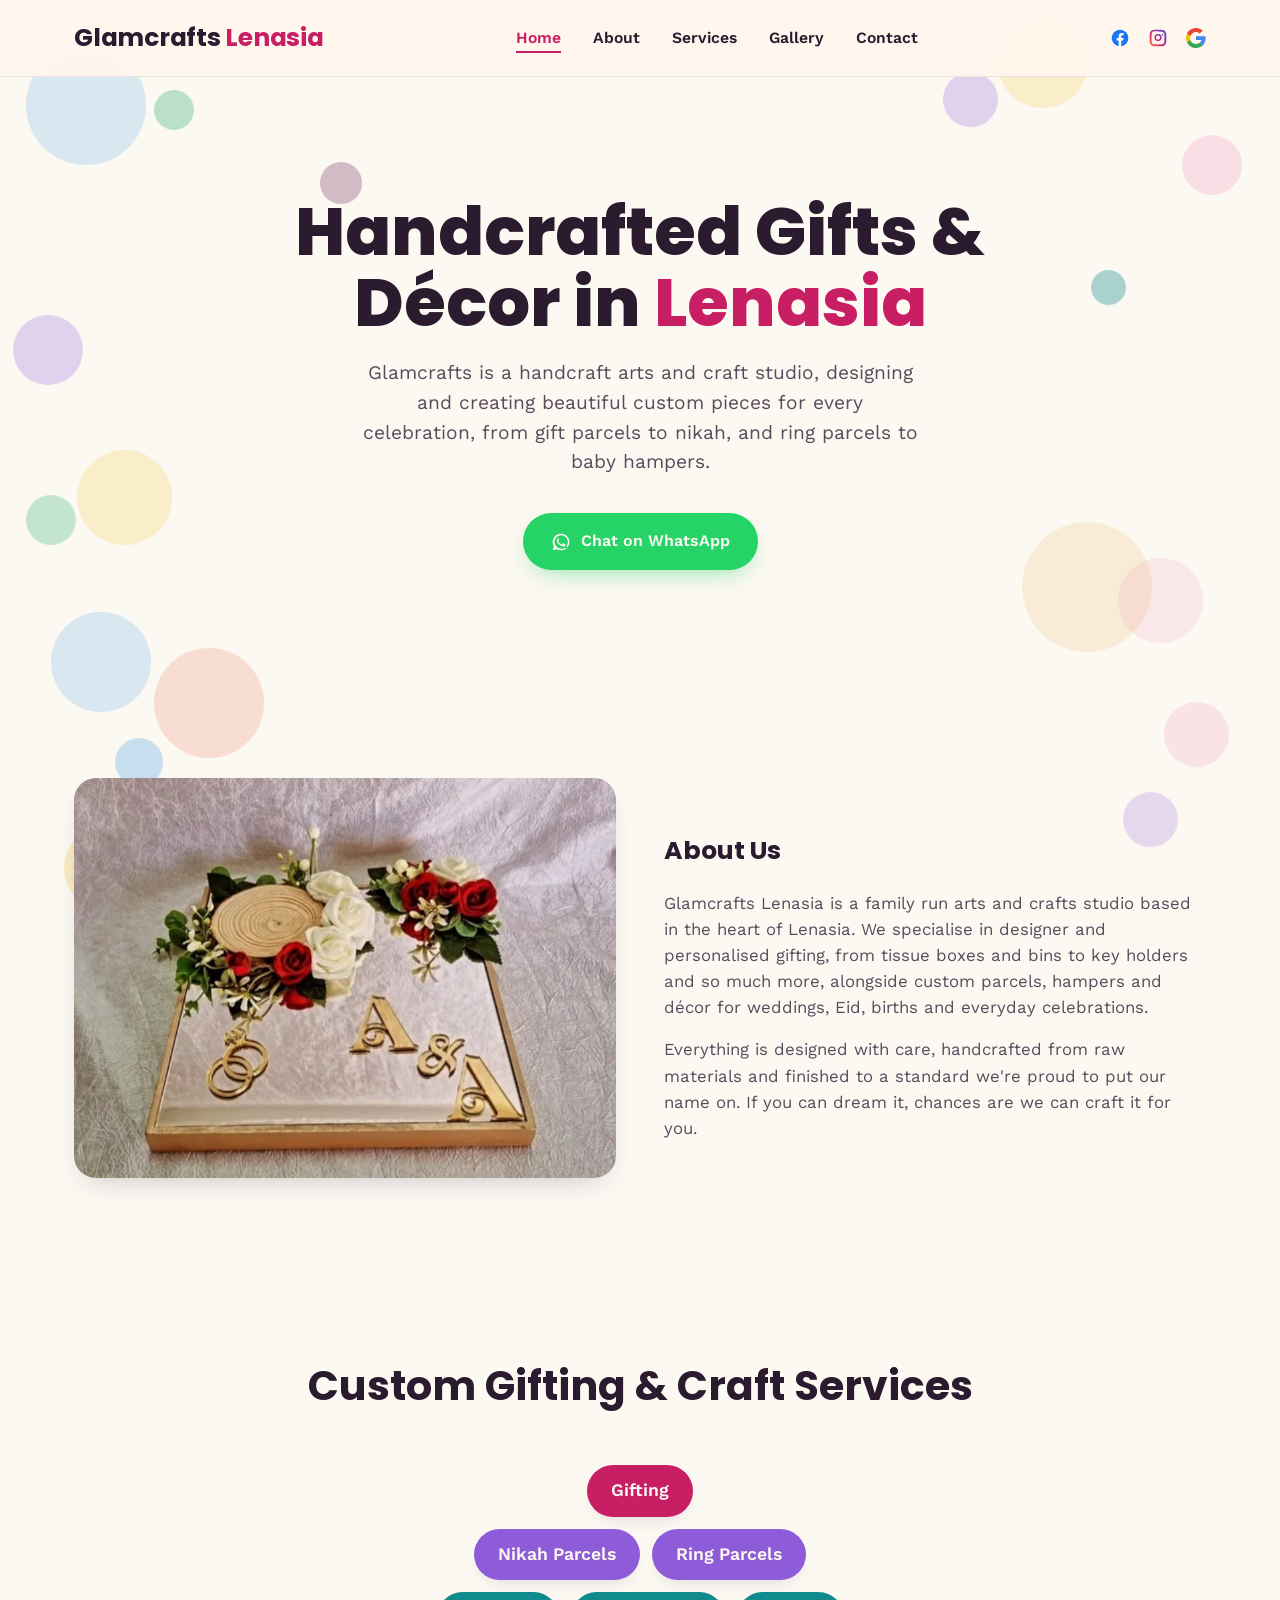
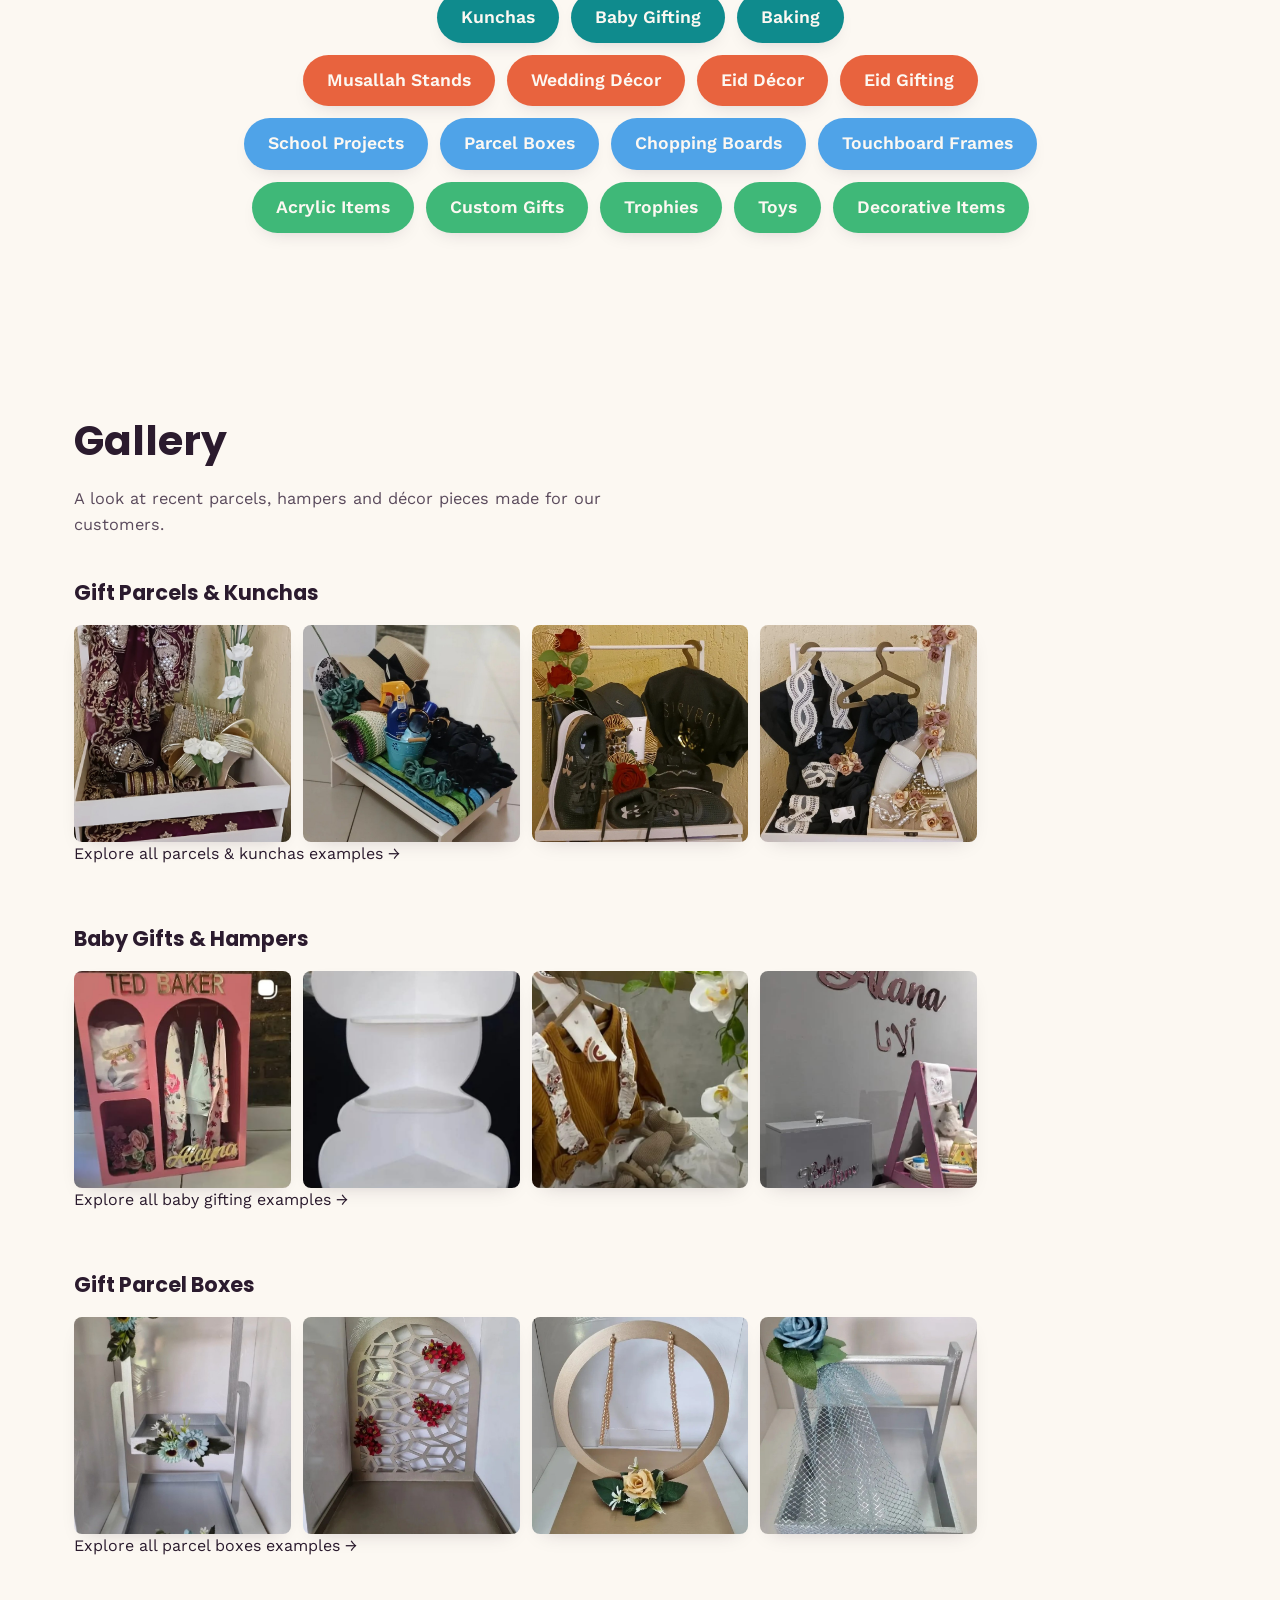
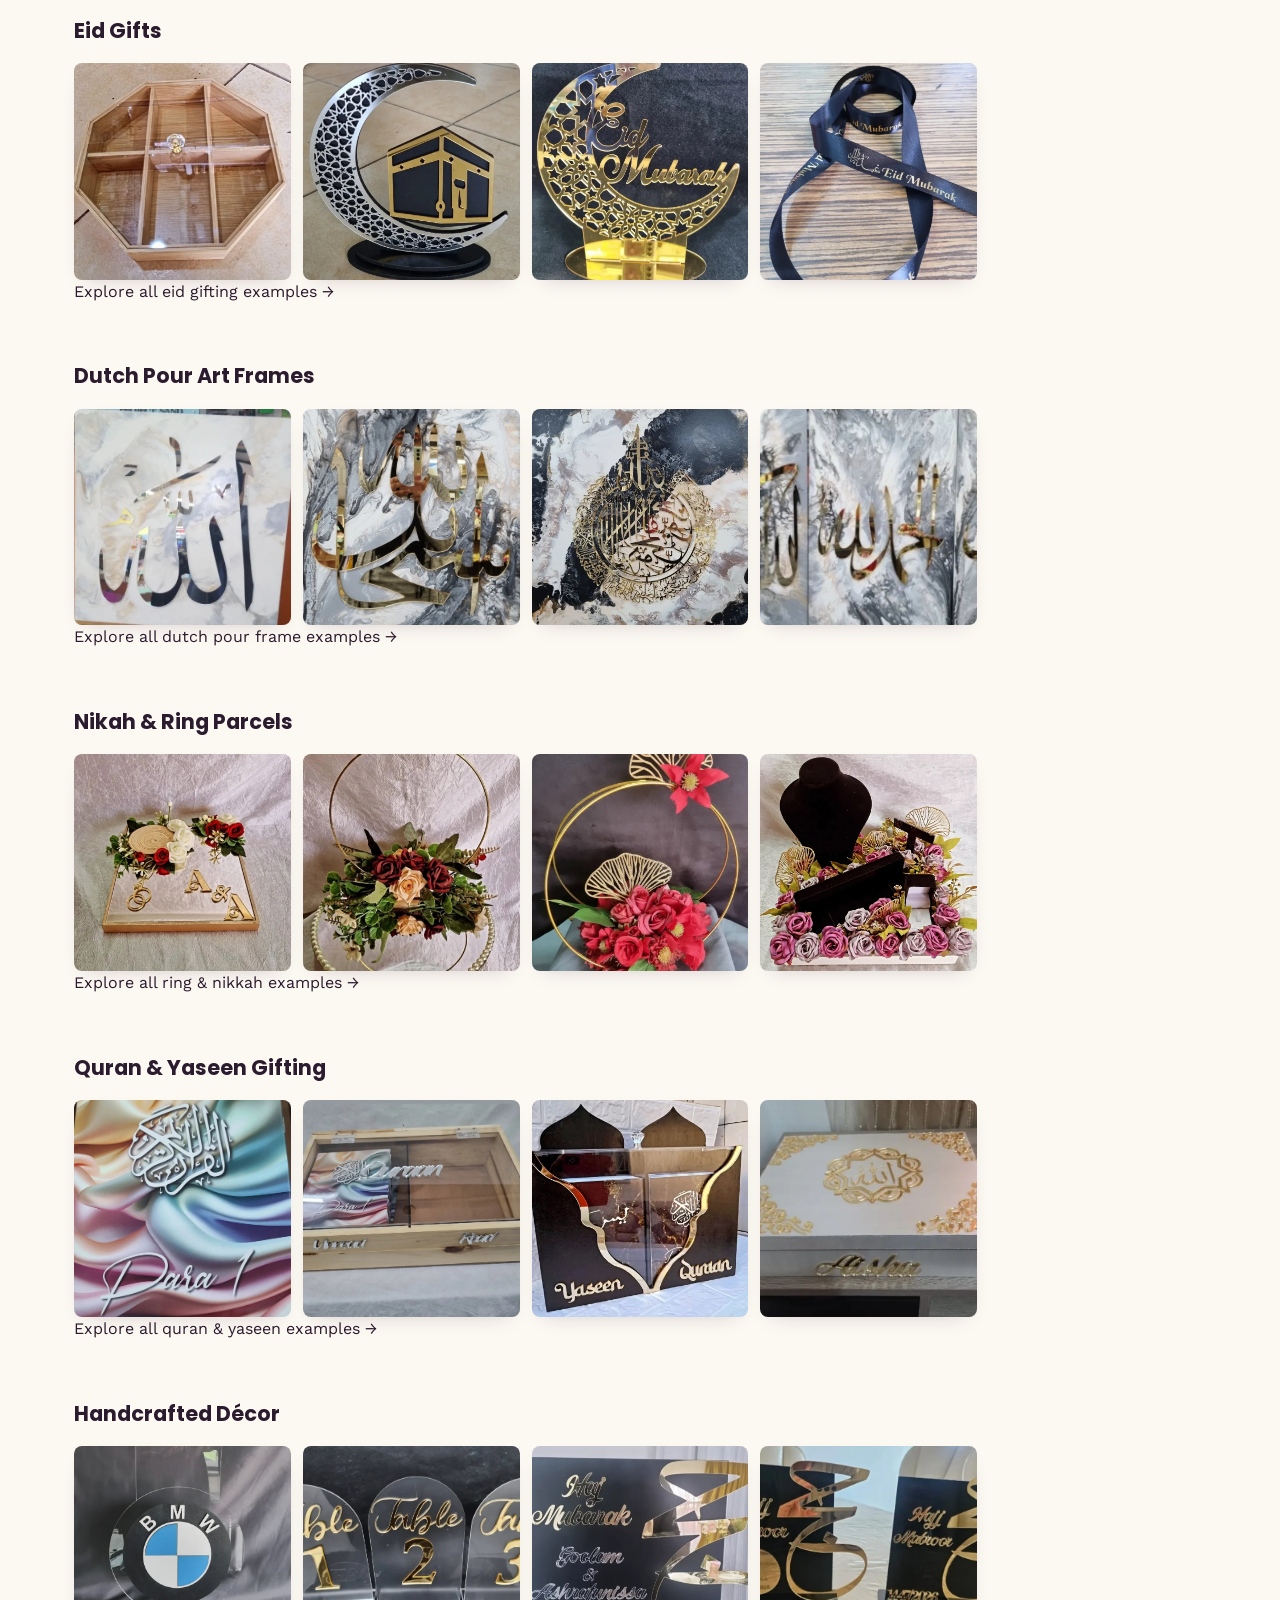
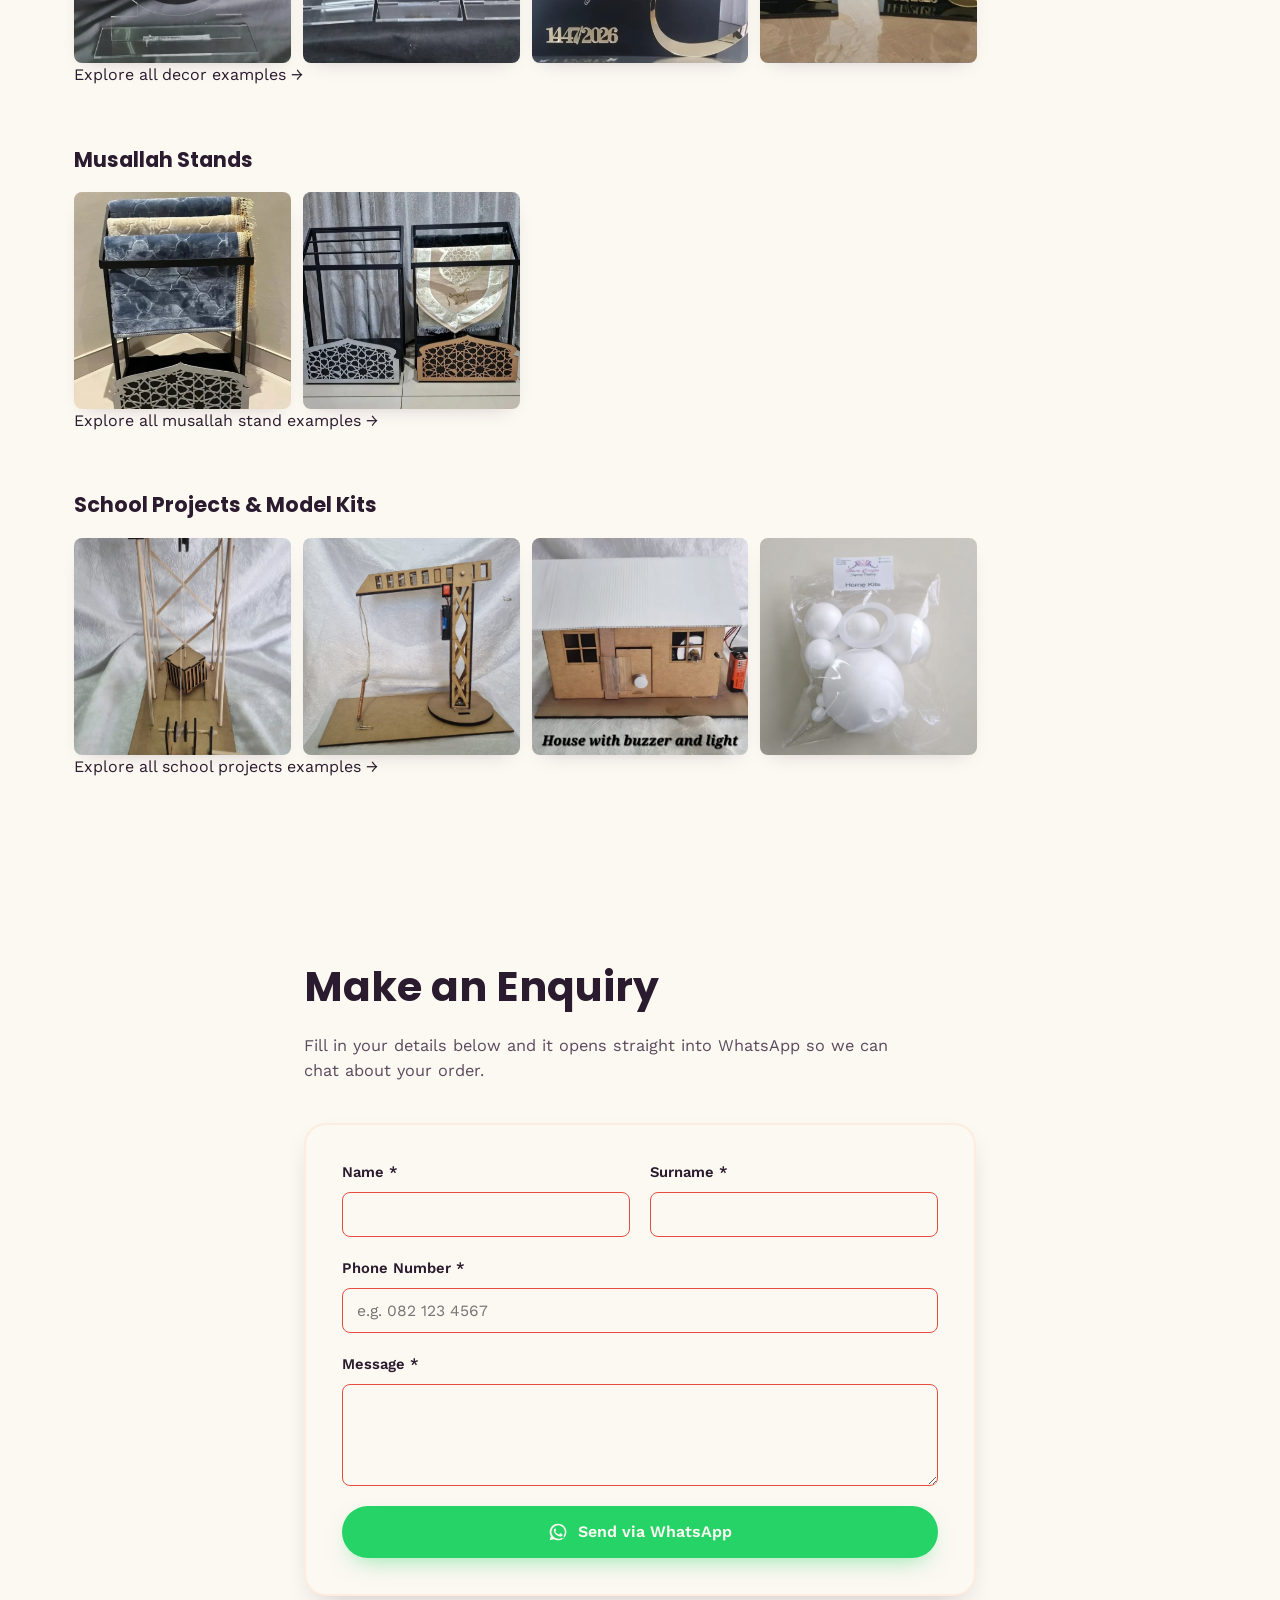
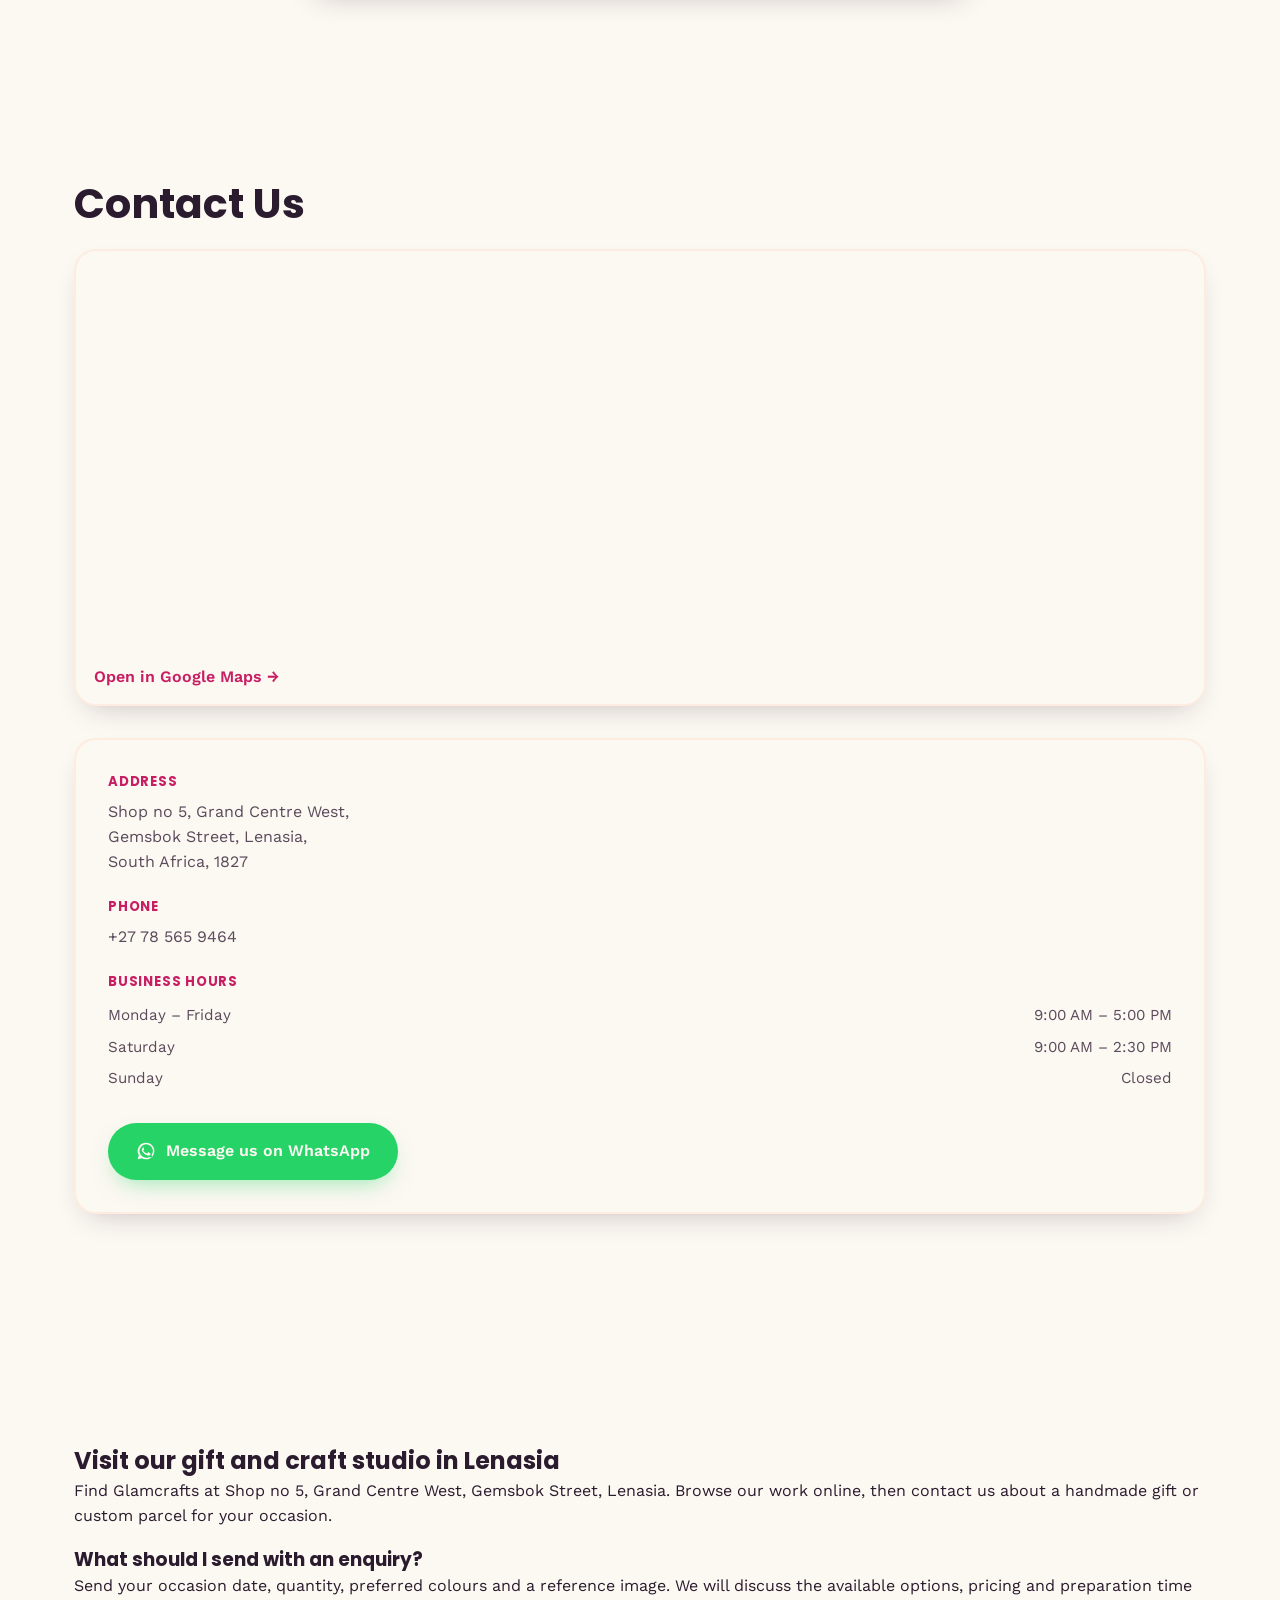
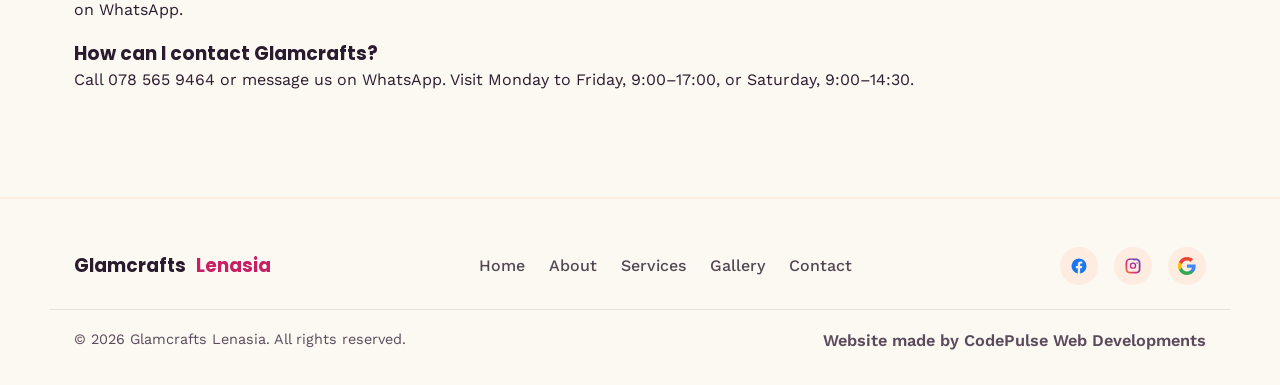
==== commit c616a957: "Add files via upload" ====
--- a/index.html
+++ b/index.html
@@ -1,267 +1,235 @@
 <!DOCTYPE html>
-<html lang="en">
+
+<html lang="en-ZA">
 <head>
-  <meta charset="UTF-8" />
-  <meta name="viewport" content="width=device-width, initial-scale=1.0" />
-  <title>Glamcrafts • Gifting, Décor & Handmade Parcels</title>
-  <meta name="description" content="Glamcrafts: designer gift parcels, nikah & ring parcels, baby gifting, Eid décor, custom acrylic gifts and more, handcrafted in Lenasia." />
-  <link rel="preconnect" href="https://fonts.googleapis.com" />
-  <link rel="preconnect" href="https://fonts.gstatic.com" crossorigin />
-  <link href="https://fonts.googleapis.com/css2?family=Poppins:wght@500;600;700;800&family=Work+Sans:wght@400;500;600;700&display=swap" rel="stylesheet" />
-  <link rel="stylesheet" href="style.css" />
-</head>
+<meta charset="utf-8"/>
+<meta content="width=device-width, initial-scale=1.0" name="viewport"/>
+<title>Gifts, Nikah Parcels &amp; Décor in Lenasia | Glamcrafts</title>
+<meta content="Explore handmade gifts, nikah parcels, kunchas, baby hampers and décor at Glamcrafts Lenasia. Visit Gemsbok Street or enquire on WhatsApp." name="description"/>
+<link href="https://fonts.googleapis.com" rel="preconnect"/>
+<link crossorigin="" href="https://fonts.gstatic.com" rel="preconnect"/>
+<link href="https://fonts.googleapis.com/css2?family=Poppins:wght@500;600;700;800&amp;family=Work+Sans:wght@400;500;600;700&amp;display=swap" rel="stylesheet"/>
+<link href="style.css" rel="stylesheet"/>
+<meta content="index, follow, max-image-preview:large" name="robots"/><meta content="website" property="og:type"/><meta content="en_ZA" property="og:locale"/><meta content="Glamcrafts Lenasia" property="og:site_name"/><meta content="Gifts, Nikah Parcels &amp; Décor in Lenasia | Glamcrafts" property="og:title"/><meta content="Explore handmade gifts, nikah parcels, kunchas, baby hampers and décor at Glamcrafts Lenasia. Visit Gemsbok Street or enquire on WhatsApp." property="og:description"/><meta content="https://www.glamcrafts.co.za/" property="og:url"/><meta content="https://www.glamcrafts.co.za/images/ring%20nikkah.jpg" property="og:image"/><meta content="summary_large_image" name="twitter:card"/><meta content="Gifts, Nikah Parcels &amp; Décor in Lenasia | Glamcrafts" name="twitter:title"/><meta content="Explore handmade gifts, nikah parcels, kunchas, baby hampers and décor at Glamcrafts Lenasia. Visit Gemsbok Street or enquire on WhatsApp." name="twitter:description"/><meta content="https://www.glamcrafts.co.za/images/ring%20nikkah.jpg" name="twitter:image"/><link href="https://www.glamcrafts.co.za/" rel="canonical"/><link href="favicon.svg" rel="icon" type="image/svg+xml"/><script type="application/ld+json">{"@context": "https://schema.org", "@graph": [{"@type": "Store", "@id": "https://www.glamcrafts.co.za/#business", "name": "Glamcrafts Lenasia", "url": "https://www.glamcrafts.co.za/", "telephone": "+27785659464", "address": {"@type": "PostalAddress", "streetAddress": "Shop no 5, Grand Centre West, Gemsbok Street", "addressLocality": "Lenasia", "addressRegion": "Gauteng", "postalCode": "1827", "addressCountry": "ZA"}, "image": "https://www.glamcrafts.co.za/images/ring%20nikkah.jpg", "sameAs": ["https://www.facebook.com/p/Glamcrafts-lenasia-100063976486534/", "https://www.instagram.com/glamcraft_new/"], "openingHoursSpecification": [{"@type": "OpeningHoursSpecification", "dayOfWeek": ["Monday", "Tuesday", "Wednesday", "Thursday", "Friday"], "opens": "09:00", "closes": "17:00"}, {"@type": "OpeningHoursSpecification", "dayOfWeek": "Saturday", "opens": "09:00", "closes": "14:30"}]}, {"@type": "WebSite", "@id": "https://www.glamcrafts.co.za/#website", "url": "https://www.glamcrafts.co.za/", "name": "Glamcrafts Lenasia", "publisher": {"@id": "https://www.glamcrafts.co.za/#business"}}, {"@type": "WebPage", "@id": "https://www.glamcrafts.co.za/#webpage", "url": "https://www.glamcrafts.co.za/", "name": "Gifts, Nikah Parcels & Décor in Lenasia | Glamcrafts", "description": "Explore handmade gifts, nikah parcels, kunchas, baby hampers and décor at Glamcrafts Lenasia. Visit Gemsbok Street or enquire on WhatsApp.", "inLanguage": "en-ZA", "isPartOf": {"@id": "https://www.glamcrafts.co.za/#website"}, "about": {"@id": "https://www.glamcrafts.co.za/#business"}}]}</script></head>
 <body>
-
-  <!-- MOVING BUBBLES -->
-  <div class="bubbles" aria-hidden="true">
-    <div class="bubble bubble-1"></div>
-    <div class="bubble bubble-2"></div>
-    <div class="bubble bubble-3"></div>
-    <div class="bubble bubble-4"></div>
-    <div class="bubble bubble-5"></div>
-    <div class="bubble bubble-6"></div>
-    <div class="bubble bubble-7"></div>
-    <div class="bubble bubble-8"></div>
-    <div class="bubble bubble-9"></div>
-    <div class="bubble bubble-10"></div>
-    <div class="bubble bubble-11"></div>
-    <div class="bubble bubble-12"></div>
-    <div class="bubble bubble-13"></div>
-    <div class="bubble bubble-14"></div>
-    <div class="bubble bubble-15"></div>
-    <div class="bubble bubble-16"></div>
-    <div class="bubble bubble-17"></div>
-    <div class="bubble bubble-18"></div>
-    <div class="bubble bubble-19"></div>
-    <div class="bubble bubble-20"></div>
-  </div>
-
-  <a class="skip-link" href="#main">Skip to content</a>
-
-  <!-- HEADER -->
-  <header class="site-header" id="top">
-    <div class="header-inner">
-      <a href="index.html" class="brand">
-        <span class="brand-text">Glamcrafts <em>Lenasia</em></span>
-      </a>
-
-      <nav class="main-nav" id="main-nav" aria-label="Primary">
-        <ul>
-          <li><a href="index.html">Home</a></li>
-          <li><a href="about.html">About</a></li>
-          <li><a href="index.html#services">Services</a></li>
-          <li><a href="index.html#gallery">Gallery</a></li>
-          <li><a href="index.html#contact">Contact</a></li>
-        </ul>
-      </nav>
-
-      <div class="header-socials">
-        <a href="https://www.facebook.com/p/Glamcrafts-lenasia-100063976486534/" target="_blank" rel="noopener" aria-label="Facebook">
-          <svg width="20" height="20" viewBox="0 0 24 24" fill="#1877F2"><path d="M22 12a10 10 0 1 0-11.6 9.9v-7H7.9V12h2.5V9.8c0-2.5 1.5-3.9 3.8-3.9 1.1 0 2.2.2 2.2.2v2.5h-1.3c-1.2 0-1.6.8-1.6 1.6V12h2.8l-.4 2.9h-2.4v7A10 10 0 0 0 22 12"/></svg>
-        </a>
-        <a href="https://www.instagram.com/glamcraft_new/?hl=en" target="_blank" rel="noopener" aria-label="Instagram">
-          <svg width="20" height="20" viewBox="0 0 24 24"><defs><linearGradient id="igGrad" x1="0" y1="1" x2="1" y2="0"><stop offset="0%" stop-color="#F58529"/><stop offset="35%" stop-color="#DD2A7B"/><stop offset="70%" stop-color="#8134AF"/><stop offset="100%" stop-color="#515BD4"/></linearGradient></defs><path fill="url(#igGrad)" d="M12 2c2.7 0 3.06.01 4.12.06 1.06.05 1.79.22 2.43.47.66.26 1.22.6 1.77 1.16.55.55.9 1.11 1.15 1.77.25.64.42 1.37.47 2.43C22 8.94 22 9.3 22 12s-.01 3.06-.06 4.12c-.05 1.06-.22 1.79-.47 2.43a4.9 4.9 0 0 1-1.16 1.77 4.9 4.9 0 0 1-1.77 1.15c-.64.25-1.37.42-2.43.47-1.06.05-1.42.06-4.11.06s-3.06-.01-4.12-.06c-1.06-.05-1.79-.22-2.43-.47a4.9 4.9 0 0 1-1.77-1.16 4.9 4.9 0 0 1-1.15-1.77c-.25-.64-.42-1.37-.47-2.43C2 15.06 2 14.7 2 12s.01-3.06.06-4.12c.05-1.06.22-1.79.47-2.43.26-.66.6-1.22 1.16-1.77A4.9 4.9 0 0 1 5.46 2.53c.64-.25 1.37-.42 2.43-.47C8.94 2 9.3 2 12 2zm0 1.8c-2.65 0-2.97.01-4.02.06-.86.04-1.33.18-1.64.3-.41.16-.71.35-1.02.66-.31.31-.5.6-.66 1.02-.12.31-.26.78-.3 1.64C4.31 9.03 4.3 9.35 4.3 12s.01 2.97.06 4.02c.04.86.18 1.33.3 1.64.16.41.35.71.66 1.02.31.31.6.5 1.02.66.31.12.78.26 1.64.3 1.05.05 1.37.06 4.02.06s2.97-.01 4.02-.06c.86-.04 1.33-.18 1.64-.3.41-.16.71-.35 1.02-.66.31-.31.5-.6.66-1.02.12-.31.26-.78.3-1.64.05-1.05.06-1.37.06-4.02s-.01-2.97-.06-4.02c-.04-.86-.18-1.33-.3-1.64a2.7 2.7 0 0 0-.66-1.02 2.7 2.7 0 0 0-1.02-.66c-.31-.12-.78-.26-1.64-.3C14.97 4.31 14.65 4.3 12 4.3zm0 3.4a4.3 4.3 0 1 1 0 8.6 4.3 4.3 0 0 1 0-8.6zm0 1.8a2.5 2.5 0 1 0 0 5 2.5 2.5 0 0 0 0-5zm5.47-2.02a1 1 0 1 1 0 2 1 1 0 0 1 0-2z"/></svg>
-        </a>
-        <a href="https://g.page/r/CQf7SXEIuAEXEAE/review" target="_blank" rel="noopener" aria-label="Google Reviews">
-          <svg width="20" height="20" viewBox="0 0 24 24"><path fill="#4285F4" d="M23.5 12.27c0-.79-.07-1.54-.2-2.27H12v4.3h6.46c-.28 1.5-1.13 2.77-2.4 3.62v3h3.88c2.27-2.09 3.56-5.17 3.56-8.65z"/><path fill="#34A853" d="M12 24c3.24 0 5.95-1.07 7.94-2.9l-3.88-3c-1.07.72-2.45 1.15-4.06 1.15-3.13 0-5.78-2.11-6.73-4.96H1.27v3.11A12 12 0 0 0 12 24z"/><path fill="#FBBC05" d="M5.27 14.29A7.2 7.2 0 0 1 4.9 12c0-.79.14-1.57.37-2.29V6.6H1.27A12 12 0 0 0 0 12c0 1.94.46 3.77 1.27 5.4z"/><path fill="#EA4335" d="M12 4.75c1.76 0 3.35.61 4.6 1.8l3.44-3.44C17.94 1.19 15.24 0 12 0 7.31 0 3.26 2.69 1.27 6.6l4 3.11C6.22 6.86 8.87 4.75 12 4.75z"/></svg>
-        </a>
-      </div>
-
-      <button class="nav-toggle" id="navToggle" aria-expanded="false" aria-controls="main-nav" aria-label="Toggle menu">
-        <span></span><span></span><span></span>
-      </button>
-    </div>
-  </header>
-
-  <main id="main">
-
-    <!-- HERO -->
-    <section class="hero">
-      <div class="hero-inner">
-        <h1>Glamcrafts <em>Lenasia</em></h1>
-        <p class="hero-copy">Glamcrafts is a handcraft arts and craft studio, designing and creating beautiful custom pieces for every celebration, from gift parcels to nikah, and ring parcels to baby hampers.</p>
-        <div class="hero-actions">
-          <a class="btn btn-whatsapp" href="https://wa.me/27785659464?text=Hi%20Glamcrafts%20Lenasia%2C%20I%27d%20like%20to%20find%20out%20more%20about%20your%20gifting%20%26%20decor." target="_blank" rel="noopener">
-            <svg width="20" height="20" viewBox="0 0 24 24" fill="currentColor"><path d="M12 2a10 10 0 0 0-8.6 15.1L2 22l5.1-1.3A10 10 0 1 0 12 2zm0 1.8a8.2 8.2 0 0 1 6.9 12.6l-.3.5.9 3.2-3.3-.9-.5.3A8.2 8.2 0 1 1 12 3.8zm-3.4 4.3c-.2 0-.5 0-.7.3-.2.3-.9.9-.9 2.1s.9 2.4 1 2.6c.1.1 1.8 2.8 4.4 3.8 2.2.9 2.6.7 3.1.6.5 0 1.6-.6 1.8-1.3.2-.6.2-1.2.2-1.3-.1-.1-.3-.2-.5-.3l-2-1c-.3-.1-.5-.2-.7.2-.2.3-.8 1-.9 1.2-.2.2-.3.2-.6.1-.3-.2-1.2-.5-2.3-1.5-.9-.8-1.4-1.7-1.6-2-.2-.3 0-.5.1-.6l.4-.5c.1-.2.2-.3.3-.5.1-.2 0-.4 0-.5 0-.2-.7-1.8-1-2.4-.2-.5-.4-.5-.6-.5z"/></svg>
+<!-- MOVING BUBBLES -->
+<div aria-hidden="true" class="bubbles">
+<div class="bubble bubble-1"></div>
+<div class="bubble bubble-2"></div>
+<div class="bubble bubble-3"></div>
+<div class="bubble bubble-4"></div>
+<div class="bubble bubble-5"></div>
+<div class="bubble bubble-6"></div>
+<div class="bubble bubble-7"></div>
+<div class="bubble bubble-8"></div>
+<div class="bubble bubble-9"></div>
+<div class="bubble bubble-10"></div>
+<div class="bubble bubble-11"></div>
+<div class="bubble bubble-12"></div>
+<div class="bubble bubble-13"></div>
+<div class="bubble bubble-14"></div>
+<div class="bubble bubble-15"></div>
+<div class="bubble bubble-16"></div>
+<div class="bubble bubble-17"></div>
+<div class="bubble bubble-18"></div>
+<div class="bubble bubble-19"></div>
+<div class="bubble bubble-20"></div>
+</div>
+<a class="skip-link" href="#main">Skip to content</a>
+<!-- HEADER -->
+<header class="site-header" id="top">
+<div class="header-inner">
+<a class="brand" href="index.html">
+<span class="brand-text">Glamcrafts <em>Lenasia</em></span>
+</a>
+<nav aria-label="Primary" class="main-nav" id="main-nav">
+<ul>
+<li><a href="index.html">Home</a></li>
+<li><a href="about.html">About</a></li>
+<li><a href="index.html#services">Services</a></li>
+<li><a href="index.html#gallery">Gallery</a></li>
+<li><a href="index.html#contact">Contact</a></li>
+</ul>
+</nav>
+<div class="header-socials">
+<a aria-label="Facebook" href="https://www.facebook.com/p/Glamcrafts-lenasia-100063976486534/" rel="noopener" target="_blank">
+<svg fill="#1877F2" height="20" viewbox="0 0 24 24" width="20"><path d="M22 12a10 10 0 1 0-11.6 9.9v-7H7.9V12h2.5V9.8c0-2.5 1.5-3.9 3.8-3.9 1.1 0 2.2.2 2.2.2v2.5h-1.3c-1.2 0-1.6.8-1.6 1.6V12h2.8l-.4 2.9h-2.4v7A10 10 0 0 0 22 12"></path></svg>
+</a>
+<a aria-label="Instagram" href="https://www.instagram.com/glamcraft_new/?hl=en" rel="noopener" target="_blank">
+<svg height="20" viewbox="0 0 24 24" width="20"><defs><lineargradient id="igGrad" x1="0" x2="1" y1="1" y2="0"><stop offset="0%" stop-color="#F58529"></stop><stop offset="35%" stop-color="#DD2A7B"></stop><stop offset="70%" stop-color="#8134AF"></stop><stop offset="100%" stop-color="#515BD4"></stop></lineargradient></defs><path d="M12 2c2.7 0 3.06.01 4.12.06 1.06.05 1.79.22 2.43.47.66.26 1.22.6 1.77 1.16.55.55.9 1.11 1.15 1.77.25.64.42 1.37.47 2.43C22 8.94 22 9.3 22 12s-.01 3.06-.06 4.12c-.05 1.06-.22 1.79-.47 2.43a4.9 4.9 0 0 1-1.16 1.77 4.9 4.9 0 0 1-1.77 1.15c-.64.25-1.37.42-2.43.47-1.06.05-1.42.06-4.11.06s-3.06-.01-4.12-.06c-1.06-.05-1.79-.22-2.43-.47a4.9 4.9 0 0 1-1.77-1.16 4.9 4.9 0 0 1-1.15-1.77c-.25-.64-.42-1.37-.47-2.43C2 15.06 2 14.7 2 12s.01-3.06.06-4.12c.05-1.06.22-1.79.47-2.43.26-.66.6-1.22 1.16-1.77A4.9 4.9 0 0 1 5.46 2.53c.64-.25 1.37-.42 2.43-.47C8.94 2 9.3 2 12 2zm0 1.8c-2.65 0-2.97.01-4.02.06-.86.04-1.33.18-1.64.3-.41.16-.71.35-1.02.66-.31.31-.5.6-.66 1.02-.12.31-.26.78-.3 1.64C4.31 9.03 4.3 9.35 4.3 12s.01 2.97.06 4.02c.04.86.18 1.33.3 1.64.16.41.35.71.66 1.02.31.31.6.5 1.02.66.31.12.78.26 1.64.3 1.05.05 1.37.06 4.02.06s2.97-.01 4.02-.06c.86-.04 1.33-.18 1.64-.3.41-.16.71-.35 1.02-.66.31-.31.5-.6.66-1.02.12-.31.26-.78.3-1.64.05-1.05.06-1.37.06-4.02s-.01-2.97-.06-4.02c-.04-.86-.18-1.33-.3-1.64a2.7 2.7 0 0 0-.66-1.02 2.7 2.7 0 0 0-1.02-.66c-.31-.12-.78-.26-1.64-.3C14.97 4.31 14.65 4.3 12 4.3zm0 3.4a4.3 4.3 0 1 1 0 8.6 4.3 4.3 0 0 1 0-8.6zm0 1.8a2.5 2.5 0 1 0 0 5 2.5 2.5 0 0 0 0-5zm5.47-2.02a1 1 0 1 1 0 2 1 1 0 0 1 0-2z" fill="url(#igGrad)"></path></svg>
+</a>
+<a aria-label="Google Reviews" href="https://g.page/r/CQf7SXEIuAEXEAE/review" rel="noopener" target="_blank">
+<svg height="20" viewbox="0 0 24 24" width="20"><path d="M23.5 12.27c0-.79-.07-1.54-.2-2.27H12v4.3h6.46c-.28 1.5-1.13 2.77-2.4 3.62v3h3.88c2.27-2.09 3.56-5.17 3.56-8.65z" fill="#4285F4"></path><path d="M12 24c3.24 0 5.95-1.07 7.94-2.9l-3.88-3c-1.07.72-2.45 1.15-4.06 1.15-3.13 0-5.78-2.11-6.73-4.96H1.27v3.11A12 12 0 0 0 12 24z" fill="#34A853"></path><path d="M5.27 14.29A7.2 7.2 0 0 1 4.9 12c0-.79.14-1.57.37-2.29V6.6H1.27A12 12 0 0 0 0 12c0 1.94.46 3.77 1.27 5.4z" fill="#FBBC05"></path><path d="M12 4.75c1.76 0 3.35.61 4.6 1.8l3.44-3.44C17.94 1.19 15.24 0 12 0 7.31 0 3.26 2.69 1.27 6.6l4 3.11C6.22 6.86 8.87 4.75 12 4.75z" fill="#EA4335"></path></svg>
+</a>
+</div>
+<button aria-controls="main-nav" aria-expanded="false" aria-label="Toggle menu" class="nav-toggle" id="navToggle">
+<span></span><span></span><span></span>
+</button>
+</div>
+</header>
+<main id="main">
+<!-- HERO -->
+<section class="hero">
+<div class="hero-inner">
+<h1>Handcrafted Gifts &amp; Décor in <em>Lenasia</em></h1>
+<p class="hero-copy">Glamcrafts is a handcraft arts and craft studio, designing and creating beautiful custom pieces for every celebration, from gift parcels to nikah, and ring parcels to baby hampers.</p>
+<div class="hero-actions">
+<a class="btn btn-whatsapp" href="https://wa.me/27785659464?text=Hi%20Glamcrafts%20Lenasia%2C%20I%27d%20like%20to%20find%20out%20more%20about%20your%20gifting%20%26%20decor." rel="noopener" target="_blank">
+<svg fill="currentColor" height="20" viewbox="0 0 24 24" width="20"><path d="M12 2a10 10 0 0 0-8.6 15.1L2 22l5.1-1.3A10 10 0 1 0 12 2zm0 1.8a8.2 8.2 0 0 1 6.9 12.6l-.3.5.9 3.2-3.3-.9-.5.3A8.2 8.2 0 1 1 12 3.8zm-3.4 4.3c-.2 0-.5 0-.7.3-.2.3-.9.9-.9 2.1s.9 2.4 1 2.6c.1.1 1.8 2.8 4.4 3.8 2.2.9 2.6.7 3.1.6.5 0 1.6-.6 1.8-1.3.2-.6.2-1.2.2-1.3-.1-.1-.3-.2-.5-.3l-2-1c-.3-.1-.5-.2-.7.2-.2.3-.8 1-.9 1.2-.2.2-.3.2-.6.1-.3-.2-1.2-.5-2.3-1.5-.9-.8-1.4-1.7-1.6-2-.2-.3 0-.5.1-.6l.4-.5c.1-.2.2-.3.3-.5.1-.2 0-.4 0-.5 0-.2-.7-1.8-1-2.4-.2-.5-.4-.5-.6-.5z"></path></svg>
             Chat on WhatsApp
           </a>
-        </div>
-      </div>
-    </section>
-
-    <!-- ABOUT -->
-    <section class="about-page" id="about">
-      <div class="section-inner">
-        <div class="about-grid">
-          <div class="about-image">
-            <img src="images/ring nikkah.jpg" alt="Glamcrafts Lenasia handcrafted ring and nikah parcels" loading="lazy" />
-          </div>
-          <div class="about-content">
-            <h2>About Us</h2>
-            <p>Glamcrafts Lenasia is a family run arts and crafts studio based in the heart of Lenasia. We specialise in designer and personalised gifting, from tissue boxes and bins to key holders and so much more, alongside custom parcels, hampers and décor for weddings, Eid, births and everyday celebrations.</p>
-            <p style="margin-top: 16px;">Everything is designed with care, handcrafted from raw materials and finished to a standard we're proud to put our name on. If you can dream it, chances are we can craft it for you.</p>
-          </div>
-        </div>
-      </div>
-    </section>
-
-    <!-- SERVICES -->
-    <section class="services" id="services">
-      <div class="section-inner">
-        <h2 class="section-title section-title--center">Services</h2>
-
-        <div class="service-pyramid">
-          <div class="service-row"><span class="service-word">Gifting</span></div>
-          <div class="service-row"><span class="service-word">Nikah Parcels</span><span class="service-word">Ring Parcels</span></div>
-          <div class="service-row"><span class="service-word">Kunchas</span><span class="service-word">Baby Gifting</span><span class="service-word">Baking</span></div>
-          <div class="service-row"><span class="service-word">Musallah Stands</span><span class="service-word">Wedding Décor</span><span class="service-word">Eid Décor</span><span class="service-word">Eid Gifting</span></div>
-          <div class="service-row"><span class="service-word">School Projects</span><span class="service-word">Parcel Boxes</span><span class="service-word">Chopping Boards</span><span class="service-word">Touchboard Frames</span></div>
-          <div class="service-row"><span class="service-word">Acrylic Items</span><span class="service-word">Custom Gifts</span><span class="service-word">Trophies</span><span class="service-word">Toys</span><span class="service-word">Decorative Items</span></div>
-        </div>
-      </div>
-    </section>
-
-    <!-- GALLERY -->
-    <section class="gallery" id="gallery">
-      <div class="section-inner">
-        <h2 class="section-title">Gallery</h2>
-        <p class="section-sub">A look at recent parcels, hampers and décor pieces made for our customers.</p>
-        <div id="galleryCategories"></div>
-      </div>
-    </section>
-
-    <!-- ENQUIRY FORM -->
-    <section class="enquiry" id="enquiry">
-      <div class="section-inner section-inner--narrow">
-        <h2 class="section-title">Make an Enquiry</h2>
-        <p class="section-sub">Fill in your details below and it opens straight into WhatsApp so we can chat about your order.</p>
-
-        <form id="enquiryForm" class="enquiry-form" novalidate>
-          <div class="form-row">
-            <div class="field">
-              <label for="fName">Name *</label>
-              <input type="text" id="fName" name="name" required autocomplete="given-name" />
-            </div>
-            <div class="field">
-              <label for="fSurname">Surname *</label>
-              <input type="text" id="fSurname" name="surname" required autocomplete="family-name" />
-            </div>
-          </div>
-
-          <div class="field">
-            <label for="fPhone">Phone Number *</label>
-            <input type="tel" id="fPhone" name="phone" required autocomplete="tel" placeholder="e.g. 082 123 4567" />
-          </div>
-
-          <div class="field">
-            <label for="fMessage">Message *</label>
-            <textarea id="fMessage" name="message" rows="4" required></textarea>
-          </div>
-
-          <button type="submit" class="btn btn-whatsapp btn-block">
-            <svg width="20" height="20" viewBox="0 0 24 24" fill="currentColor"><path d="M12 2a10 10 0 0 0-8.6 15.1L2 22l5.1-1.3A10 10 0 1 0 12 2zm0 1.8a8.2 8.2 0 0 1 6.9 12.6l-.3.5.9 3.2-3.3-.9-.5.3A8.2 8.2 0 1 1 12 3.8zm-3.4 4.3c-.2 0-.5 0-.7.3-.2.3-.9.9-.9 2.1s.9 2.4 1 2.6c.1.1 1.8 2.8 4.4 3.8 2.2.9 2.6.7 3.1.6.5 0 1.6-.6 1.8-1.3.2-.6.2-1.2.2-1.3-.1-.1-.3-.2-.5-.3l-2-1c-.3-.1-.5-.2-.7.2-.2.3-.8 1-.9 1.2-.2.2-.3.2-.6.1-.3-.2-1.2-.5-2.3-1.5-.9-.8-1.4-1.7-1.6-2-.2-.3 0-.5.1-.6l.4-.5c.1-.2.2-.3.3-.5.1-.2 0-.4 0-.5 0-.2-.7-1.8-1-2.4-.2-.5-.4-.5-.6-.5z"/></svg>
+</div>
+</div>
+</section>
+<!-- ABOUT -->
+<section class="about-page" id="about">
+<div class="section-inner">
+<div class="about-grid">
+<div class="about-image">
+<img alt="Glamcrafts Lenasia handcrafted ring and nikah parcels" decoding="async" height="805" loading="lazy" src="images/ring nikkah.jpg" width="812"/>
+</div>
+<div class="about-content">
+<h2>About Us</h2>
+<p>Glamcrafts Lenasia is a family run arts and crafts studio based in the heart of Lenasia. We specialise in designer and personalised gifting, from tissue boxes and bins to key holders and so much more, alongside custom parcels, hampers and décor for weddings, Eid, births and everyday celebrations.</p>
+<p style="margin-top: 16px;">Everything is designed with care, handcrafted from raw materials and finished to a standard we're proud to put our name on. If you can dream it, chances are we can craft it for you.</p>
+</div>
+</div>
+</div>
+</section>
+<!-- SERVICES -->
+<section class="services" id="services">
+<div class="section-inner">
+<h2 class="section-title section-title--center">Custom Gifting &amp; Craft Services</h2>
+<div class="service-pyramid">
+<div class="service-row"><span class="service-word">Gifting</span></div>
+<div class="service-row"><span class="service-word">Nikah Parcels</span><span class="service-word">Ring Parcels</span></div>
+<div class="service-row"><span class="service-word">Kunchas</span><span class="service-word">Baby Gifting</span><span class="service-word">Baking</span></div>
+<div class="service-row"><span class="service-word">Musallah Stands</span><span class="service-word">Wedding Décor</span><span class="service-word">Eid Décor</span><span class="service-word">Eid Gifting</span></div>
+<div class="service-row"><span class="service-word">School Projects</span><span class="service-word">Parcel Boxes</span><span class="service-word">Chopping Boards</span><span class="service-word">Touchboard Frames</span></div>
+<div class="service-row"><span class="service-word">Acrylic Items</span><span class="service-word">Custom Gifts</span><span class="service-word">Trophies</span><span class="service-word">Toys</span><span class="service-word">Decorative Items</span></div>
+</div>
+</div>
+</section>
+<!-- GALLERY -->
+<section class="gallery" id="gallery">
+<div class="section-inner">
+<h2 class="section-title">Gallery</h2>
+<p class="section-sub">A look at recent parcels, hampers and décor pieces made for our customers.</p>
+<div id="galleryCategories"><div class="gallery-category"><div class="gallery-category-head"><h3><a href="parcels-kunchas.html">Gift Parcels &amp; Kunchas</a></h3></div><div class="gallery-grid"><button aria-label="View Parcels &amp; Kunchas example 1" class="gallery-tile" data-cat="parcels-kunchas" data-index="0" type="button"><img alt="Parcels &amp; Kunchas — Glamcrafts portfolio example 1" decoding="async" height="1600" loading="lazy" src="images/parcels kunchas.jpg" width="1268"/></button><button aria-label="View Parcels &amp; Kunchas example 2" class="gallery-tile" data-cat="parcels-kunchas" data-index="1" type="button"><img alt="Parcels &amp; Kunchas — Glamcrafts portfolio example 2" decoding="async" height="1042" loading="lazy" src="images/parcels kunchas 2.jpg" width="828"/></button><button aria-label="View Parcels &amp; Kunchas example 3" class="gallery-tile" data-cat="parcels-kunchas" data-index="2" type="button"><img alt="Parcels &amp; Kunchas — Glamcrafts portfolio example 3" decoding="async" height="1024" loading="lazy" src="images/parcels kunchas 3.jpg" width="834"/></button><button aria-label="View Parcels &amp; Kunchas example 4" class="gallery-tile" data-cat="parcels-kunchas" data-index="3" type="button"><img alt="Parcels &amp; Kunchas — Glamcrafts portfolio example 4" decoding="async" height="1042" loading="lazy" src="images/parcels kunchas 4.jpg" width="834"/></button></div><p><a href="parcels-kunchas.html">Explore all parcels &amp; kunchas examples →</a></p></div><div class="gallery-category"><div class="gallery-category-head"><h3><a href="baby-gifting.html">Baby Gifts &amp; Hampers</a></h3></div><div class="gallery-grid"><button aria-label="View Baby Gifting example 1" class="gallery-tile" data-cat="baby-gifting" data-index="0" type="button"><img alt="Baby Gifting — Glamcrafts portfolio example 1" decoding="async" height="559" loading="lazy" src="images/baby gifting.jpg" width="559"/></button><button aria-label="View Baby Gifting example 2" class="gallery-tile" data-cat="baby-gifting" data-index="1" type="button"><img alt="Baby Gifting — Glamcrafts portfolio example 2" decoding="async" height="725" loading="lazy" src="images/baby gifting 2.jpg" width="559"/></button><button aria-label="View Baby Gifting example 3" class="gallery-tile" data-cat="baby-gifting" data-index="2" type="button"><img alt="Baby Gifting — Glamcrafts portfolio example 3" decoding="async" height="686" loading="lazy" src="images/baby gifting 3.jpg" width="549"/></button><button aria-label="View Baby Gifting example 4" class="gallery-tile" data-cat="baby-gifting" data-index="3" type="button"><img alt="Baby Gifting — Glamcrafts portfolio example 4" decoding="async" height="858" loading="lazy" src="images/baby gifting 4.jpg" width="669"/></button></div><p><a href="baby-gifting.html">Explore all baby gifting examples →</a></p></div><div class="gallery-category"><div class="gallery-category-head"><h3><a href="parcel-boxes.html">Gift Parcel Boxes</a></h3></div><div class="gallery-grid"><button aria-label="View Parcel Boxes example 1" class="gallery-tile" data-cat="parcel-boxes" data-index="0" type="button"><img alt="Parcel Boxes — Glamcrafts portfolio example 1" decoding="async" height="891" loading="lazy" src="images/parcel boxes.jpg" width="701"/></button><button aria-label="View Parcel Boxes example 2" class="gallery-tile" data-cat="parcel-boxes" data-index="1" type="button"><img alt="Parcel Boxes — Glamcrafts portfolio example 2" decoding="async" height="1044" loading="lazy" src="images/parcel boxes 2.jpg" width="809"/></button><button aria-label="View Parcel Boxes example 3" class="gallery-tile" data-cat="parcel-boxes" data-index="2" type="button"><img alt="Parcel Boxes — Glamcrafts portfolio example 3" decoding="async" height="1033" loading="lazy" src="images/parcel boxes3.jpg" width="826"/></button><button aria-label="View Parcel Boxes example 4" class="gallery-tile" data-cat="parcel-boxes" data-index="3" type="button"><img alt="Parcel Boxes — Glamcrafts portfolio example 4" decoding="async" height="1034" loading="lazy" src="images/parcel boxes 4.jpg" width="813"/></button></div><p><a href="parcel-boxes.html">Explore all parcel boxes examples →</a></p></div><div class="gallery-category"><div class="gallery-category-head"><h3><a href="eid-gifting.html">Eid Gifts</a></h3></div><div class="gallery-grid"><button aria-label="View Eid Gifting example 1" class="gallery-tile" data-cat="eid-gifting" data-index="0" type="button"><img alt="Eid Gifting — Glamcrafts portfolio example 1" decoding="async" height="790" loading="lazy" src="images/eid gifting.jpg" width="802"/></button><button aria-label="View Eid Gifting example 2" class="gallery-tile" data-cat="eid-gifting" data-index="1" type="button"><img alt="Eid Gifting — Glamcrafts portfolio example 2" decoding="async" height="831" loading="lazy" src="images/eid gifting 2.jpg" width="801"/></button><button aria-label="View Eid Gifting example 3" class="gallery-tile" data-cat="eid-gifting" data-index="2" type="button"><img alt="Eid Gifting — Glamcrafts portfolio example 3" decoding="async" height="835" loading="lazy" src="images/eid gifting 3.jpg" width="815"/></button><button aria-label="View Eid Gifting example 4" class="gallery-tile" data-cat="eid-gifting" data-index="3" type="button"><img alt="Eid Gifting — Glamcrafts portfolio example 4" decoding="async" height="816" loading="lazy" src="images/eid gifting 4.jpg" width="838"/></button></div><p><a href="eid-gifting.html">Explore all eid gifting examples →</a></p></div><div class="gallery-category"><div class="gallery-category-head"><h3><a href="dutch-pour-frame.html">Dutch Pour Art Frames</a></h3></div><div class="gallery-grid"><button aria-label="View Dutch Pour Frame example 1" class="gallery-tile" data-cat="dutch-pour-frame" data-index="0" type="button"><img alt="Dutch Pour Frame — Glamcrafts portfolio example 1" decoding="async" height="1030" loading="lazy" src="images/dutch pour frame.jpg" width="1080"/></button><button aria-label="View Dutch Pour Frame example 2" class="gallery-tile" data-cat="dutch-pour-frame" data-index="1" type="button"><img alt="Dutch Pour Frame — Glamcrafts portfolio example 2" decoding="async" height="1510" loading="lazy" src="images/dutch pour frame 2.jpg" width="1080"/></button><button aria-label="View Dutch Pour Frame example 3" class="gallery-tile" data-cat="dutch-pour-frame" data-index="2" type="button"><img alt="Dutch Pour Frame — Glamcrafts portfolio example 3" decoding="async" height="824" loading="lazy" src="images/dutch pour frame 3.jpg" width="835"/></button><button aria-label="View Dutch Pour Frame example 4" class="gallery-tile" data-cat="dutch-pour-frame" data-index="3" type="button"><img alt="Dutch Pour Frame — Glamcrafts portfolio example 4" decoding="async" height="443" loading="lazy" src="images/dutch pour frame 4.jpg" width="851"/></button></div><p><a href="dutch-pour-frame.html">Explore all dutch pour frame examples →</a></p></div><div class="gallery-category"><div class="gallery-category-head"><h3><a href="ring-nikkah.html">Nikah &amp; Ring Parcels</a></h3></div><div class="gallery-grid"><button aria-label="View Ring &amp; Nikkah example 1" class="gallery-tile" data-cat="ring-nikkah" data-index="0" type="button"><img alt="Ring &amp; Nikkah — Glamcrafts portfolio example 1" decoding="async" height="805" loading="lazy" src="images/ring nikkah.jpg" width="812"/></button><button aria-label="View Ring &amp; Nikkah example 2" class="gallery-tile" data-cat="ring-nikkah" data-index="1" type="button"><img alt="Ring &amp; Nikkah — Glamcrafts portfolio example 2" decoding="async" height="1080" loading="lazy" src="images/ring nikkah 2.jpg" width="763"/></button><button aria-label="View Ring &amp; Nikkah example 3" class="gallery-tile" data-cat="ring-nikkah" data-index="2" type="button"><img alt="Ring &amp; Nikkah — Glamcrafts portfolio example 3" decoding="async" height="1038" loading="lazy" src="images/ring nikkah 3.jpg" width="737"/></button><button aria-label="View Ring &amp; Nikkah example 4" class="gallery-tile" data-cat="ring-nikkah" data-index="3" type="button"><img alt="Ring &amp; Nikkah — Glamcrafts portfolio example 4" decoding="async" height="1600" loading="lazy" src="images/ring nikkah 4.jpg" width="1583"/></button></div><p><a href="ring-nikkah.html">Explore all ring &amp; nikkah examples →</a></p></div><div class="gallery-category"><div class="gallery-category-head"><h3><a href="quran-yaseen.html">Quran &amp; Yaseen Gifting</a></h3></div><div class="gallery-grid"><button aria-label="View Quran &amp; Yaseen example 1" class="gallery-tile" data-cat="quran-yaseen" data-index="0" type="button"><img alt="Quran &amp; Yaseen — Glamcrafts portfolio example 1" decoding="async" height="1450" loading="lazy" src="images/quran yaseen.jpg" width="1080"/></button><button aria-label="View Quran &amp; Yaseen example 2" class="gallery-tile" data-cat="quran-yaseen" data-index="1" type="button"><img alt="Quran &amp; Yaseen — Glamcrafts portfolio example 2" decoding="async" height="1142" loading="lazy" src="images/quran yaseen 2.jpg" width="1600"/></button><button aria-label="View Quran &amp; Yaseen example 3" class="gallery-tile" data-cat="quran-yaseen" data-index="2" type="button"><img alt="Quran &amp; Yaseen — Glamcrafts portfolio example 3" decoding="async" height="1554" loading="lazy" src="images/quran yaseen 3.jpg" width="1600"/></button><button aria-label="View Quran &amp; Yaseen example 4" class="gallery-tile" data-cat="quran-yaseen" data-index="3" type="button"><img alt="Quran &amp; Yaseen — Glamcrafts portfolio example 4" decoding="async" height="549" loading="lazy" src="images/quran yaseen 4.jpg" width="833"/></button></div><p><a href="quran-yaseen.html">Explore all quran &amp; yaseen examples →</a></p></div><div class="gallery-category"><div class="gallery-category-head"><h3><a href="decor.html">Handcrafted Décor</a></h3></div><div class="gallery-grid"><button aria-label="View Decor example 1" class="gallery-tile" data-cat="decor" data-index="0" type="button"><img alt="Decor — Glamcrafts portfolio example 1" decoding="async" height="1316" loading="lazy" src="images/decor.jpg" width="1600"/></button><button aria-label="View Decor example 2" class="gallery-tile" data-cat="decor" data-index="1" type="button"><img alt="Decor — Glamcrafts portfolio example 2" decoding="async" height="1107" loading="lazy" src="images/decor2.jpg" width="1600"/></button><button aria-label="View Decor example 3" class="gallery-tile" data-cat="decor" data-index="2" type="button"><img alt="Decor — Glamcrafts portfolio example 3" decoding="async" height="806" loading="lazy" src="images/decor3.jpg" width="827"/></button><button aria-label="View Decor example 4" class="gallery-tile" data-cat="decor" data-index="3" type="button"><img alt="Decor — Glamcrafts portfolio example 4" decoding="async" height="583" loading="lazy" src="images/decor4.jpg" width="851"/></button></div><p><a href="decor.html">Explore all decor examples →</a></p></div><div class="gallery-category"><div class="gallery-category-head"><h3><a href="musallah-stand.html">Musallah Stands</a></h3></div><div class="gallery-grid"><button aria-label="View Musallah Stand example 1" class="gallery-tile" data-cat="musallah-stand" data-index="0" type="button"><img alt="Musallah Stand — Glamcrafts portfolio example 1" decoding="async" height="982" loading="lazy" src="images/musallah stand.jpg" width="808"/></button><button aria-label="View Musallah Stand example 2" class="gallery-tile" data-cat="musallah-stand" data-index="1" type="button"><img alt="Musallah Stand — Glamcrafts portfolio example 2" decoding="async" height="827" loading="lazy" src="images/musallah stand 2.jpg" width="827"/></button></div><p><a href="musallah-stand.html">Explore all musallah stand examples →</a></p></div><div class="gallery-category"><div class="gallery-category-head"><h3><a href="school-projects.html">School Projects &amp; Model Kits</a></h3></div><div class="gallery-grid"><button aria-label="View School Projects example 1" class="gallery-tile" data-cat="school-projects" data-index="0" type="button"><img alt="School Projects — Glamcrafts portfolio example 1" decoding="async" height="1600" loading="lazy" src="images/school projects mineshaft headgear.jpg" width="1186"/></button><button aria-label="View School Projects example 2" class="gallery-tile" data-cat="school-projects" data-index="1" type="button"><img alt="School Projects — Glamcrafts portfolio example 2" decoding="async" height="1600" loading="lazy" src="images/school projects electromagnetic crane.jpg" width="1200"/></button><button aria-label="View School Projects example 3" class="gallery-tile" data-cat="school-projects" data-index="2" type="button"><img alt="School Projects — Glamcrafts portfolio example 3" decoding="async" height="1303" loading="lazy" src="images/school projects house with buzzer and light.jpg" width="1600"/></button><button aria-label="View School Projects example 4" class="gallery-tile" data-cat="school-projects" data-index="3" type="button"><img alt="School Projects — Glamcrafts portfolio example 4" decoding="async" height="579" loading="lazy" src="images/home-kits.png" width="552"/></button></div><p><a href="school-projects.html">Explore all school projects examples →</a></p></div></div>
+</div>
+</section>
+<!-- ENQUIRY FORM -->
+<section class="enquiry" id="enquiry">
+<div class="section-inner section-inner--narrow">
+<h2 class="section-title">Make an Enquiry</h2>
+<p class="section-sub">Fill in your details below and it opens straight into WhatsApp so we can chat about your order.</p>
+<form class="enquiry-form" id="enquiryForm" novalidate="">
+<div class="form-row">
+<div class="field">
+<label for="fName">Name *</label>
+<input autocomplete="given-name" id="fName" name="name" required="" type="text"/>
+</div>
+<div class="field">
+<label for="fSurname">Surname *</label>
+<input autocomplete="family-name" id="fSurname" name="surname" required="" type="text"/>
+</div>
+</div>
+<div class="field">
+<label for="fPhone">Phone Number *</label>
+<input autocomplete="tel" id="fPhone" name="phone" placeholder="e.g. 082 123 4567" required="" type="tel"/>
+</div>
+<div class="field">
+<label for="fMessage">Message *</label>
+<textarea id="fMessage" name="message" required="" rows="4"></textarea>
+</div>
+<button class="btn btn-whatsapp btn-block" type="submit">
+<svg fill="currentColor" height="20" viewbox="0 0 24 24" width="20"><path d="M12 2a10 10 0 0 0-8.6 15.1L2 22l5.1-1.3A10 10 0 1 0 12 2zm0 1.8a8.2 8.2 0 0 1 6.9 12.6l-.3.5.9 3.2-3.3-.9-.5.3A8.2 8.2 0 1 1 12 3.8zm-3.4 4.3c-.2 0-.5 0-.7.3-.2.3-.9.9-.9 2.1s.9 2.4 1 2.6c.1.1 1.8 2.8 4.4 3.8 2.2.9 2.6.7 3.1.6.5 0 1.6-.6 1.8-1.3.2-.6.2-1.2.2-1.3-.1-.1-.3-.2-.5-.3l-2-1c-.3-.1-.5-.2-.7.2-.2.3-.8 1-.9 1.2-.2.2-.3.2-.6.1-.3-.2-1.2-.5-2.3-1.5-.9-.8-1.4-1.7-1.6-2-.2-.3 0-.5.1-.6l.4-.5c.1-.2.2-.3.3-.5.1-.2 0-.4 0-.5 0-.2-.7-1.8-1-2.4-.2-.5-.4-.5-.6-.5z"></path></svg>
             Send via WhatsApp
           </button>
-        </form>
-      </div>
-    </section>
-
-    <!-- CONTACT -->
-    <section class="contact" id="contact">
-      <div class="section-inner">
-        <h2 class="section-title">Contact Us</h2>
-
-        <div class="contact-grid">
-          <div class="contact-map">
-            <iframe
-              title="Glamcrafts Lenasia location on Google Maps"
-              src="https://www.google.com/maps?q=Shop+no+5,+Grand+Centre+West,+Gemsbok+Street,+Lenasia,+South+Africa,+1827&output=embed"
-              loading="lazy"
-              referrerpolicy="no-referrer-when-downgrade"
-              allowfullscreen>
-            </iframe>
-            <a class="map-link" href="https://www.bing.com/maps/default.aspx?v=2&pc=FACEBK&mid=8100&where1=Shop%20no%205%2C%20Grand%20Centre%20West%2C%20Gemsbok%20Street%2C%20Lenasia%2C%20South%20Africa%2C%201827&FORM=FBKPL1&mkt=en-GB" target="_blank" rel="noopener">Open in Google Maps →</a>
-          </div>
-
-          <div class="contact-details">
-            <div class="detail-block">
-              <h3>Address</h3>
-              <p>Shop no 5, Grand Centre West,<br />Gemsbok Street, Lenasia,<br />South Africa, 1827</p>
-            </div>
-            <div class="detail-block">
-              <h3>Phone</h3>
-              <p><a href="tel:+27785659464">+27 78 565 9464</a></p>
-            </div>
-            <div class="detail-block">
-              <h3>Business Hours</h3>
-              <ul class="hours-list">
-                <li><span>Monday – Friday</span><span>9:00 AM – 5:00 PM</span></li>
-                <li><span>Saturday</span><span>9:00 AM – 2:30 PM</span></li>
-                <li><span>Sunday</span><span>Closed</span></li>
-              </ul>
-            </div>
-            <a class="btn btn-whatsapp" href="https://wa.me/27785659464" target="_blank" rel="noopener">
-              <svg width="20" height="20" viewBox="0 0 24 24" fill="currentColor"><path d="M12 2a10 10 0 0 0-8.6 15.1L2 22l5.1-1.3A10 10 0 1 0 12 2zm0 1.8a8.2 8.2 0 0 1 6.9 12.6l-.3.5.9 3.2-3.3-.9-.5.3A8.2 8.2 0 1 1 12 3.8zm-3.4 4.3c-.2 0-.5 0-.7.3-.2.3-.9.9-.9 2.1s.9 2.4 1 2.6c.1.1 1.8 2.8 4.4 3.8 2.2.9 2.6.7 3.1.6.5 0 1.6-.6 1.8-1.3.2-.6.2-1.2.2-1.3-.1-.1-.3-.2-.5-.3l-2-1c-.3-.1-.5-.2-.7.2-.2.3-.8 1-.9 1.2-.2.2-.3.2-.6.1-.3-.2-1.2-.5-2.3-1.5-.9-.8-1.4-1.7-1.6-2-.2-.3 0-.5.1-.6l.4-.5c.1-.2.2-.3.3-.5.1-.2 0-.4 0-.5 0-.2-.7-1.8-1-2.4-.2-.5-.4-.5-.6-.5z"/></svg>
+</form>
+</div>
+</section>
+<!-- CONTACT -->
+<section class="contact" id="contact">
+<div class="section-inner">
+<h2 class="section-title">Contact Us</h2>
+<div class="contact-grid">
+<div class="contact-map">
+<iframe allowfullscreen="" loading="lazy" referrerpolicy="no-referrer-when-downgrade" src="https://www.google.com/maps?q=Shop+no+5,+Grand+Centre+West,+Gemsbok+Street,+Lenasia,+South+Africa,+1827&amp;output=embed" title="Glamcrafts Lenasia location on Google Maps">
+</iframe>
+<a class="map-link" href="https://www.google.com/maps/search/?api=1&amp;query=Shop+5+Grand+Centre+West+Gemsbok+Street+Lenasia" rel="noopener" target="_blank">Open in Google Maps →</a>
+</div>
+<div class="contact-details">
+<div class="detail-block">
+<h3>Address</h3>
+<p>Shop no 5, Grand Centre West,<br/>Gemsbok Street, Lenasia,<br/>South Africa, 1827</p>
+</div>
+<div class="detail-block">
+<h3>Phone</h3>
+<p><a href="tel:+27785659464">+27 78 565 9464</a></p>
+</div>
+<div class="detail-block">
+<h3>Business Hours</h3>
+<ul class="hours-list">
+<li><span>Monday – Friday</span><span>9:00 AM – 5:00 PM</span></li>
+<li><span>Saturday</span><span>9:00 AM – 2:30 PM</span></li>
+<li><span>Sunday</span><span>Closed</span></li>
+</ul>
+</div>
+<a class="btn btn-whatsapp" href="https://wa.me/27785659464" rel="noopener" target="_blank">
+<svg fill="currentColor" height="20" viewbox="0 0 24 24" width="20"><path d="M12 2a10 10 0 0 0-8.6 15.1L2 22l5.1-1.3A10 10 0 1 0 12 2zm0 1.8a8.2 8.2 0 0 1 6.9 12.6l-.3.5.9 3.2-3.3-.9-.5.3A8.2 8.2 0 1 1 12 3.8zm-3.4 4.3c-.2 0-.5 0-.7.3-.2.3-.9.9-.9 2.1s.9 2.4 1 2.6c.1.1 1.8 2.8 4.4 3.8 2.2.9 2.6.7 3.1.6.5 0 1.6-.6 1.8-1.3.2-.6.2-1.2.2-1.3-.1-.1-.3-.2-.5-.3l-2-1c-.3-.1-.5-.2-.7.2-.2.3-.8 1-.9 1.2-.2.2-.3.2-.6.1-.3-.2-1.2-.5-2.3-1.5-.9-.8-1.4-1.7-1.6-2-.2-.3 0-.5.1-.6l.4-.5c.1-.2.2-.3.3-.5.1-.2 0-.4 0-.5 0-.2-.7-1.8-1-2.4-.2-.5-.4-.5-.6-.5z"></path></svg>
               Message us on WhatsApp
             </a>
-          </div>
-        </div>
-      </div>
-    </section>
-
-  </main>
-
-  <!-- FOOTER -->
-  <footer class="site-footer">
-    <div class="footer-inner">
-      <a href="index.html" class="brand brand-footer">Glamcrafts <em>Lenasia</em></a>
-
-      <nav class="footer-nav" aria-label="Footer">
-        <a href="index.html">Home</a>
-        <a href="about.html">About</a>
-        <a href="index.html#services">Services</a>
-        <a href="index.html#gallery">Gallery</a>
-        <a href="index.html#contact">Contact</a>
-      </nav>
-
-      <div class="footer-socials">
-        <a href="https://www.facebook.com/p/Glamcrafts-lenasia-100063976486534/" target="_blank" rel="noopener" aria-label="Facebook">
-          <svg width="18" height="18" viewBox="0 0 24 24" fill="#1877F2"><path d="M22 12a10 10 0 1 0-11.6 9.9v-7H7.9V12h2.5V9.8c0-2.5 1.5-3.9 3.8-3.9 1.1 0 2.2.2 2.2.2v2.5h-1.3c-1.2 0-1.6.8-1.6 1.6V12h2.8l-.4 2.9h-2.4v7A10 10 0 0 0 22 12"/></svg>
-        </a>
-        <a href="https://www.instagram.com/glamcraft_new/?hl=en" target="_blank" rel="noopener" aria-label="Instagram">
-          <svg width="18" height="18" viewBox="0 0 24 24"><defs><linearGradient id="igGradFoot" x1="0" y1="1" x2="1" y2="0"><stop offset="0%" stop-color="#F58529"/><stop offset="35%" stop-color="#DD2A7B"/><stop offset="70%" stop-color="#8134AF"/><stop offset="100%" stop-color="#515BD4"/></linearGradient></defs><path fill="url(#igGradFoot)" d="M12 2c2.7 0 3.06.01 4.12.06 1.06.05 1.79.22 2.43.47.66.26 1.22.6 1.77 1.16.55.55.9 1.11 1.15 1.77.25.64.42 1.37.47 2.43C22 8.94 22 9.3 22 12s-.01 3.06-.06 4.12c-.05 1.06-.22 1.79-.47 2.43a4.9 4.9 0 0 1-1.16 1.77 4.9 4.9 0 0 1-1.77 1.15c-.64.25-1.37.42-2.43.47-1.06.05-1.42.06-4.11.06s-3.06-.01-4.12-.06c-1.06-.05-1.79-.22-2.43-.47a4.9 4.9 0 0 1-1.77-1.16 4.9 4.9 0 0 1-1.15-1.77c-.25-.64-.42-1.37-.47-2.43C2 15.06 2 14.7 2 12s.01-3.06.06-4.12c.05-1.06.22-1.79.47-2.43.26-.66.6-1.22 1.16-1.77A4.9 4.9 0 0 1 5.46 2.53c.64-.25 1.37-.42 2.43-.47C8.94 2 9.3 2 12 2zm0 1.8c-2.65 0-2.97.01-4.02.06-.86.04-1.33.18-1.64.3-.41.16-.71.35-1.02.66-.31.31-.5.6-.66 1.02-.12.31-.26.78-.3 1.64C4.31 9.03 4.3 9.35 4.3 12s.01 2.97.06 4.02c.04.86.18 1.33.3 1.64.16.41.35.71.66 1.02.31.31.6.5 1.02.66.31.12.78.26 1.64.3 1.05.05 1.37.06 4.02.06s2.97-.01 4.02-.06c.86-.04 1.33-.18 1.64-.3.41-.16.71-.35 1.02-.66.31-.31.5-.6.66-1.02.12-.31.26-.78.3-1.64.05-1.05.06-1.37.06-4.02s-.01-2.97-.06-4.02c-.04-.86-.18-1.33-.3-1.64a2.7 2.7 0 0 0-.66-1.02 2.7 2.7 0 0 0-1.02-.66c-.31-.12-.78-.26-1.64-.3C14.97 4.31 14.65 4.3 12 4.3zm0 3.4a4.3 4.3 0 1 1 0 8.6 4.3 4.3 0 0 1 0-8.6zm0 1.8a2.5 2.5 0 1 0 0 5 2.5 2.5 0 0 0 0-5zm5.47-2.02a1 1 0 1 1 0 2 1 1 0 0 1 0-2z"/></svg>
-        </a>
-        <a href="https://g.page/r/CQf7SXEIuAEXEAE/review" target="_blank" rel="noopener" aria-label="Google Reviews">
-          <svg width="18" height="18" viewBox="0 0 24 24"><path fill="#4285F4" d="M23.5 12.27c0-.79-.07-1.54-.2-2.27H12v4.3h6.46c-.28 1.5-1.13 2.77-2.4 3.62v3h3.88c2.27-2.09 3.56-5.17 3.56-8.65z"/><path fill="#34A853" d="M12 24c3.24 0 5.95-1.07 7.94-2.9l-3.88-3c-1.07.72-2.45 1.15-4.06 1.15-3.13 0-5.78-2.11-6.73-4.96H1.27v3.11A12 12 0 0 0 12 24z"/><path fill="#FBBC05" d="M5.27 14.29A7.2 7.2 0 0 1 4.9 12c0-.79.14-1.57.37-2.29V6.6H1.27A12 12 0 0 0 0 12c0 1.94.46 3.77 1.27 5.4z"/><path fill="#EA4335" d="M12 4.75c1.76 0 3.35.61 4.6 1.8l3.44-3.44C17.94 1.19 15.24 0 12 0 7.31 0 3.26 2.69 1.27 6.6l4 3.11C6.22 6.86 8.87 4.75 12 4.75z"/></svg>
-        </a>
-      </div>
-    </div>
-
-    <div class="footer-bottom">
-      <p>&copy; <span id="year"></span> Glamcrafts Lenasia. All rights reserved.</p>
-      <p class="credit">Website made by CodePulse Web Developments</p>
-    </div>
-  </footer>
-
-  <!-- LIGHTBOX -->
-  <div class="lightbox" id="lightbox" role="dialog" aria-modal="true" aria-hidden="true">
-    <button class="lightbox-close" id="lightboxClose" aria-label="Close image viewer">&times;</button>
-    <button class="lightbox-nav lightbox-prev" id="lightboxPrev" aria-label="Previous image">&#8249;</button>
-    <div class="lightbox-stage">
-      <img id="lightboxImg" src="" alt="" />
-    </div>
-    <button class="lightbox-nav lightbox-next" id="lightboxNext" aria-label="Next image">&#8250;</button>
-  </div>
-
-  <!-- CATEGORY MODAL -->
-  <div class="cat-modal" id="catModal" role="dialog" aria-modal="true" aria-hidden="true">
-    <div class="cat-modal-header">
-      <h2 id="catModalTitle"></h2>
-      <button class="cat-modal-close" id="catModalClose" aria-label="Close gallery">&times;</button>
-    </div>
-    <div class="cat-modal-grid" id="catModalGrid"></div>
-  </div>
-
-  <script src="script.js"></script>
+</div>
+</div>
+</div>
+</section>
+<section class="about-page"><div class="section-inner"><h2>Visit our gift and craft studio in Lenasia</h2><p>Find Glamcrafts at Shop no 5, Grand Centre West, Gemsbok Street, Lenasia. Browse our work online, then contact us about a handmade gift or custom parcel for your occasion.</p><h3>What should I send with an enquiry?</h3><p>Send your occasion date, quantity, preferred colours and a reference image. We will discuss the available options, pricing and preparation time on WhatsApp.</p><h3>How can I contact Glamcrafts?</h3><p>Call <a href="tel:+27785659464">078 565 9464</a> or <a href="https://wa.me/27785659464">message us on WhatsApp</a>. Visit Monday to Friday, 9:00–17:00, or Saturday, 9:00–14:30.</p></div></section></main>
+<!-- FOOTER -->
+<footer class="site-footer">
+<div class="footer-inner">
+<a class="brand brand-footer" href="index.html">Glamcrafts <em>Lenasia</em></a>
+<nav aria-label="Footer" class="footer-nav">
+<a href="index.html">Home</a>
+<a href="about.html">About</a>
+<a href="index.html#services">Services</a>
+<a href="index.html#gallery">Gallery</a>
+<a href="index.html#contact">Contact</a>
+</nav>
+<div class="footer-socials">
+<a aria-label="Facebook" href="https://www.facebook.com/p/Glamcrafts-lenasia-100063976486534/" rel="noopener" target="_blank">
+<svg fill="#1877F2" height="18" viewbox="0 0 24 24" width="18"><path d="M22 12a10 10 0 1 0-11.6 9.9v-7H7.9V12h2.5V9.8c0-2.5 1.5-3.9 3.8-3.9 1.1 0 2.2.2 2.2.2v2.5h-1.3c-1.2 0-1.6.8-1.6 1.6V12h2.8l-.4 2.9h-2.4v7A10 10 0 0 0 22 12"></path></svg>
+</a>
+<a aria-label="Instagram" href="https://www.instagram.com/glamcraft_new/?hl=en" rel="noopener" target="_blank">
+<svg height="18" viewbox="0 0 24 24" width="18"><defs><lineargradient id="igGradFoot" x1="0" x2="1" y1="1" y2="0"><stop offset="0%" stop-color="#F58529"></stop><stop offset="35%" stop-color="#DD2A7B"></stop><stop offset="70%" stop-color="#8134AF"></stop><stop offset="100%" stop-color="#515BD4"></stop></lineargradient></defs><path d="M12 2c2.7 0 3.06.01 4.12.06 1.06.05 1.79.22 2.43.47.66.26 1.22.6 1.77 1.16.55.55.9 1.11 1.15 1.77.25.64.42 1.37.47 2.43C22 8.94 22 9.3 22 12s-.01 3.06-.06 4.12c-.05 1.06-.22 1.79-.47 2.43a4.9 4.9 0 0 1-1.16 1.77 4.9 4.9 0 0 1-1.77 1.15c-.64.25-1.37.42-2.43.47-1.06.05-1.42.06-4.11.06s-3.06-.01-4.12-.06c-1.06-.05-1.79-.22-2.43-.47a4.9 4.9 0 0 1-1.77-1.16 4.9 4.9 0 0 1-1.15-1.77c-.25-.64-.42-1.37-.47-2.43C2 15.06 2 14.7 2 12s.01-3.06.06-4.12c.05-1.06.22-1.79.47-2.43.26-.66.6-1.22 1.16-1.77A4.9 4.9 0 0 1 5.46 2.53c.64-.25 1.37-.42 2.43-.47C8.94 2 9.3 2 12 2zm0 1.8c-2.65 0-2.97.01-4.02.06-.86.04-1.33.18-1.64.3-.41.16-.71.35-1.02.66-.31.31-.5.6-.66 1.02-.12.31-.26.78-.3 1.64C4.31 9.03 4.3 9.35 4.3 12s.01 2.97.06 4.02c.04.86.18 1.33.3 1.64.16.41.35.71.66 1.02.31.31.6.5 1.02.66.31.12.78.26 1.64.3 1.05.05 1.37.06 4.02.06s2.97-.01 4.02-.06c.86-.04 1.33-.18 1.64-.3.41-.16.71-.35 1.02-.66.31-.31.5-.6.66-1.02.12-.31.26-.78.3-1.64.05-1.05.06-1.37.06-4.02s-.01-2.97-.06-4.02c-.04-.86-.18-1.33-.3-1.64a2.7 2.7 0 0 0-.66-1.02 2.7 2.7 0 0 0-1.02-.66c-.31-.12-.78-.26-1.64-.3C14.97 4.31 14.65 4.3 12 4.3zm0 3.4a4.3 4.3 0 1 1 0 8.6 4.3 4.3 0 0 1 0-8.6zm0 1.8a2.5 2.5 0 1 0 0 5 2.5 2.5 0 0 0 0-5zm5.47-2.02a1 1 0 1 1 0 2 1 1 0 0 1 0-2z" fill="url(#igGradFoot)"></path></svg>
+</a>
+<a aria-label="Google Reviews" href="https://g.page/r/CQf7SXEIuAEXEAE/review" rel="noopener" target="_blank">
+<svg height="18" viewbox="0 0 24 24" width="18"><path d="M23.5 12.27c0-.79-.07-1.54-.2-2.27H12v4.3h6.46c-.28 1.5-1.13 2.77-2.4 3.62v3h3.88c2.27-2.09 3.56-5.17 3.56-8.65z" fill="#4285F4"></path><path d="M12 24c3.24 0 5.95-1.07 7.94-2.9l-3.88-3c-1.07.72-2.45 1.15-4.06 1.15-3.13 0-5.78-2.11-6.73-4.96H1.27v3.11A12 12 0 0 0 12 24z" fill="#34A853"></path><path d="M5.27 14.29A7.2 7.2 0 0 1 4.9 12c0-.79.14-1.57.37-2.29V6.6H1.27A12 12 0 0 0 0 12c0 1.94.46 3.77 1.27 5.4z" fill="#FBBC05"></path><path d="M12 4.75c1.76 0 3.35.61 4.6 1.8l3.44-3.44C17.94 1.19 15.24 0 12 0 7.31 0 3.26 2.69 1.27 6.6l4 3.11C6.22 6.86 8.87 4.75 12 4.75z" fill="#EA4335"></path></svg>
+</a>
+</div>
+</div>
+<div class="footer-bottom">
+<p>© <span id="year">2026</span> Glamcrafts Lenasia. All rights reserved.</p>
+<p class="credit">Website made by CodePulse Web Developments</p>
+</div>
+</footer>
+<!-- LIGHTBOX -->
+<div aria-hidden="true" aria-modal="true" class="lightbox" id="lightbox" role="dialog">
+<button aria-label="Close image viewer" class="lightbox-close" id="lightboxClose">×</button>
+<button aria-label="Previous image" class="lightbox-nav lightbox-prev" id="lightboxPrev">‹</button>
+<div class="lightbox-stage">
+<img alt="" id="lightboxImg" src=""/>
+</div>
+<button aria-label="Next image" class="lightbox-nav lightbox-next" id="lightboxNext">›</button>
+</div>
+<!-- CATEGORY MODAL -->
+<div aria-hidden="true" aria-modal="true" class="cat-modal" id="catModal" role="dialog">
+<div class="cat-modal-header">
+<h2 id="catModalTitle"></h2>
+<button aria-label="Close gallery" class="cat-modal-close" id="catModalClose">×</button>
+</div>
+<div class="cat-modal-grid" id="catModalGrid"></div>
+</div>
+<script defer="" src="script.js"></script>
 </body>
 </html>
--- a/style.css
+++ b/style.css
@@ -1210,3 +1210,6 @@
     grid-template-columns: repeat(auto-fill, minmax(120px, 1fr));
   }
 }
+
+/* Crawlable category portfolios */
+.service-portfolio figure{margin:0;min-width:0}.service-portfolio img{display:block;width:100%;height:280px;object-fit:contain}.service-portfolio figcaption{font-size:.85rem;padding:8px}.gallery-category-head a{color:inherit}.about-page h2{margin-top:2rem}.about-page p{margin-bottom:1rem}@media(prefers-reduced-motion:reduce){*,*::before,*::after{animation:none!important;transition:none!important;scroll-behavior:auto!important}}
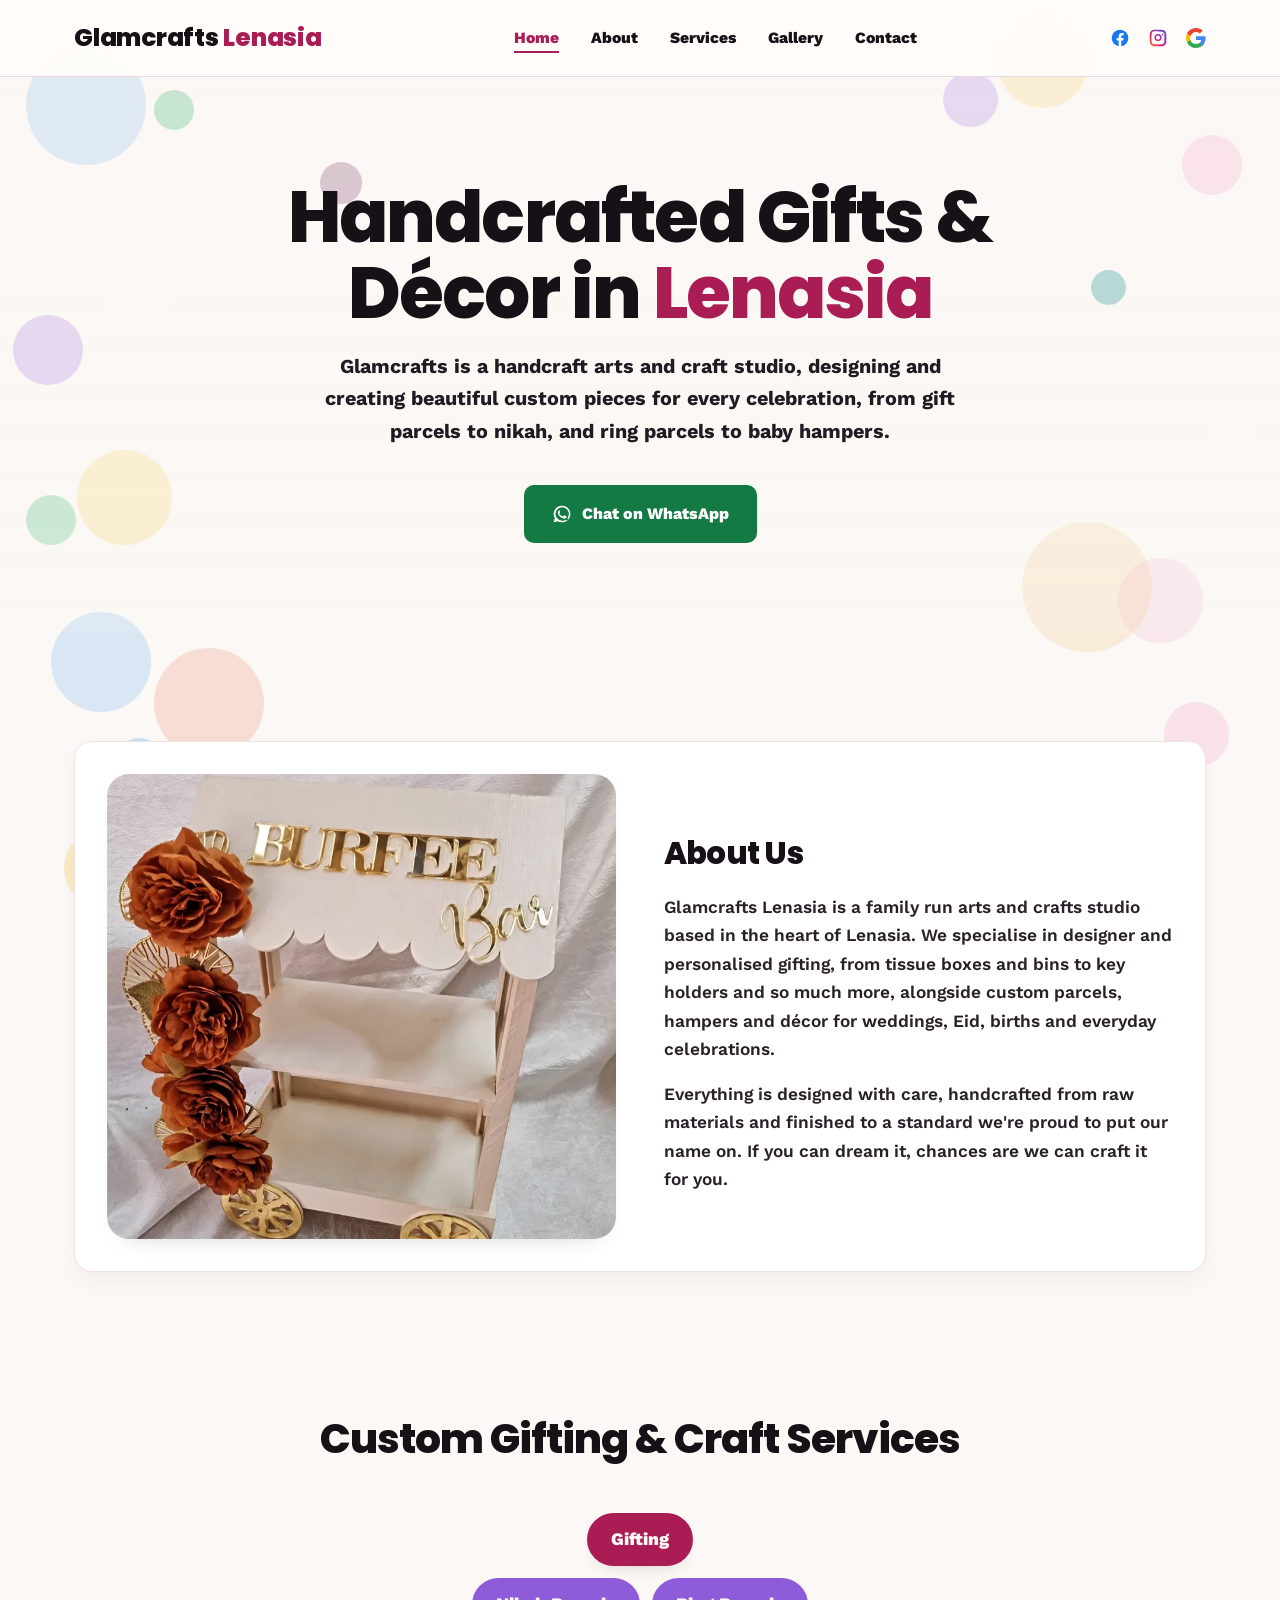
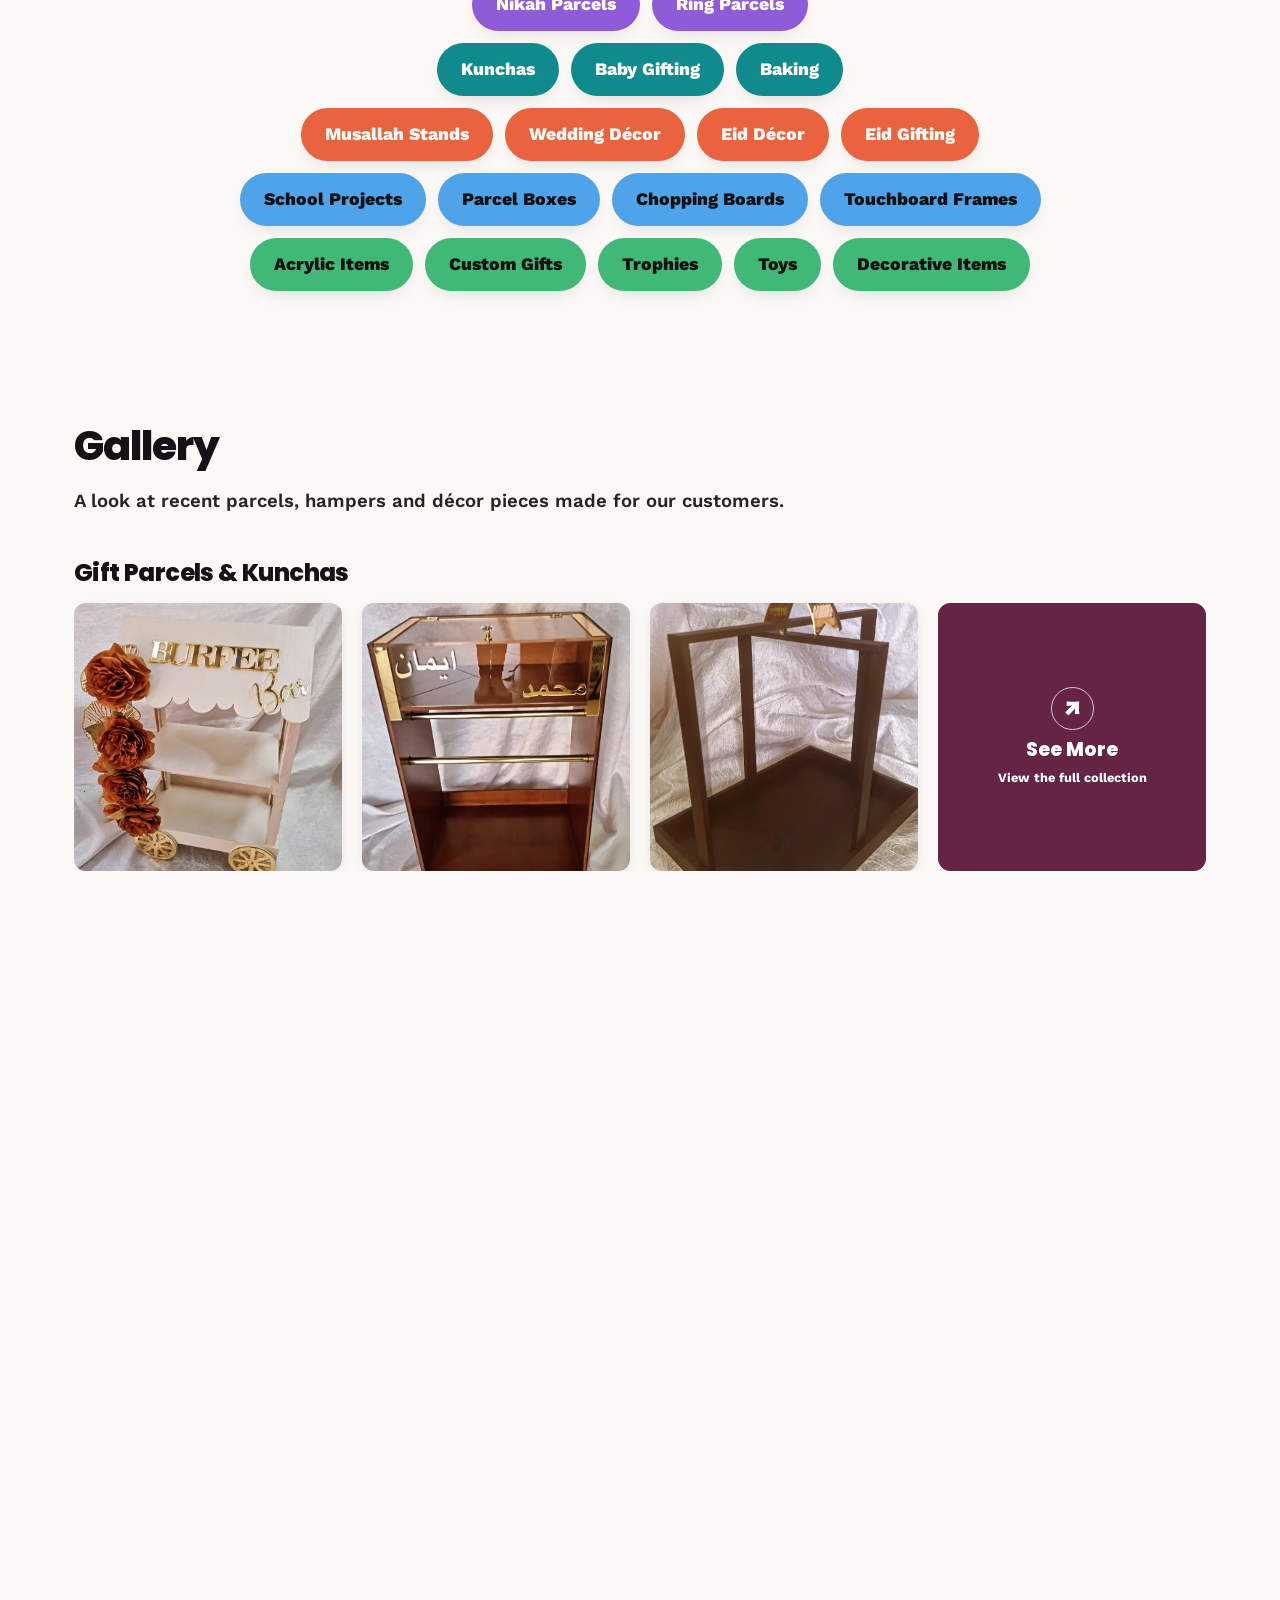
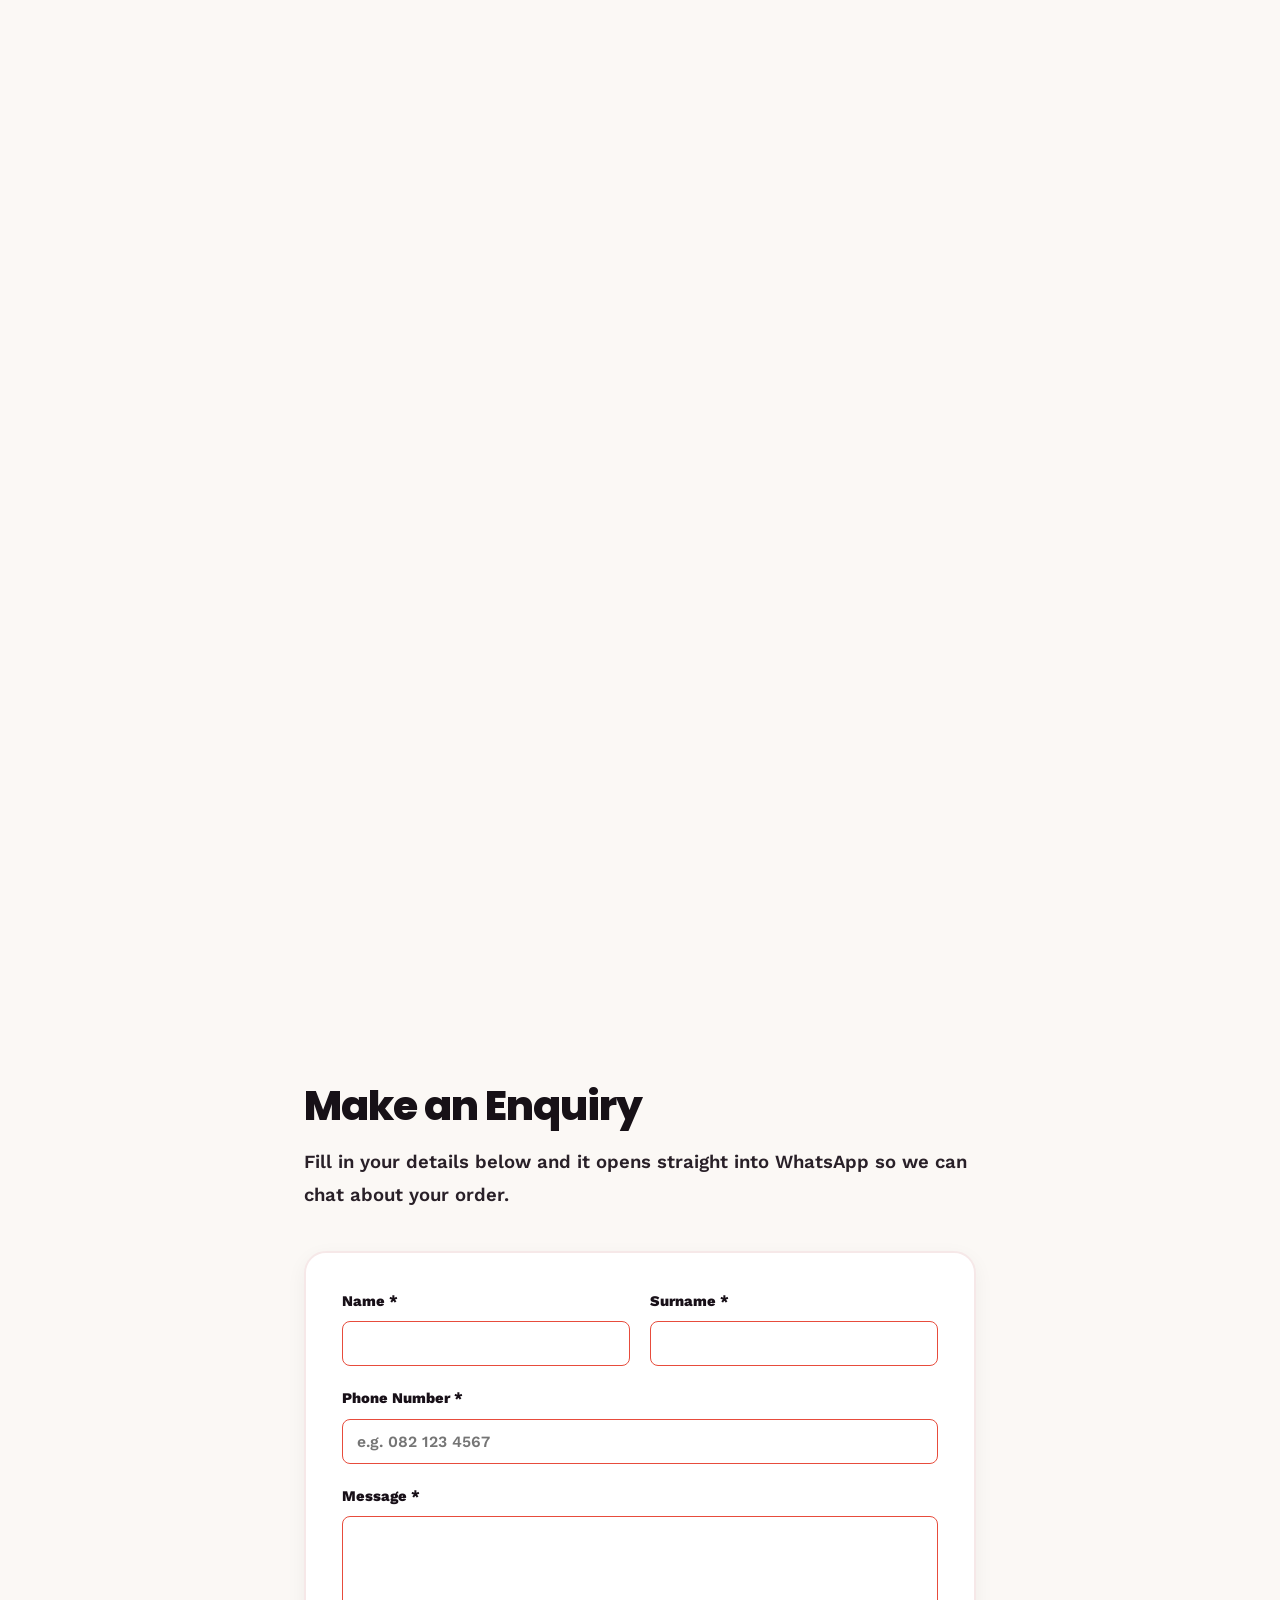
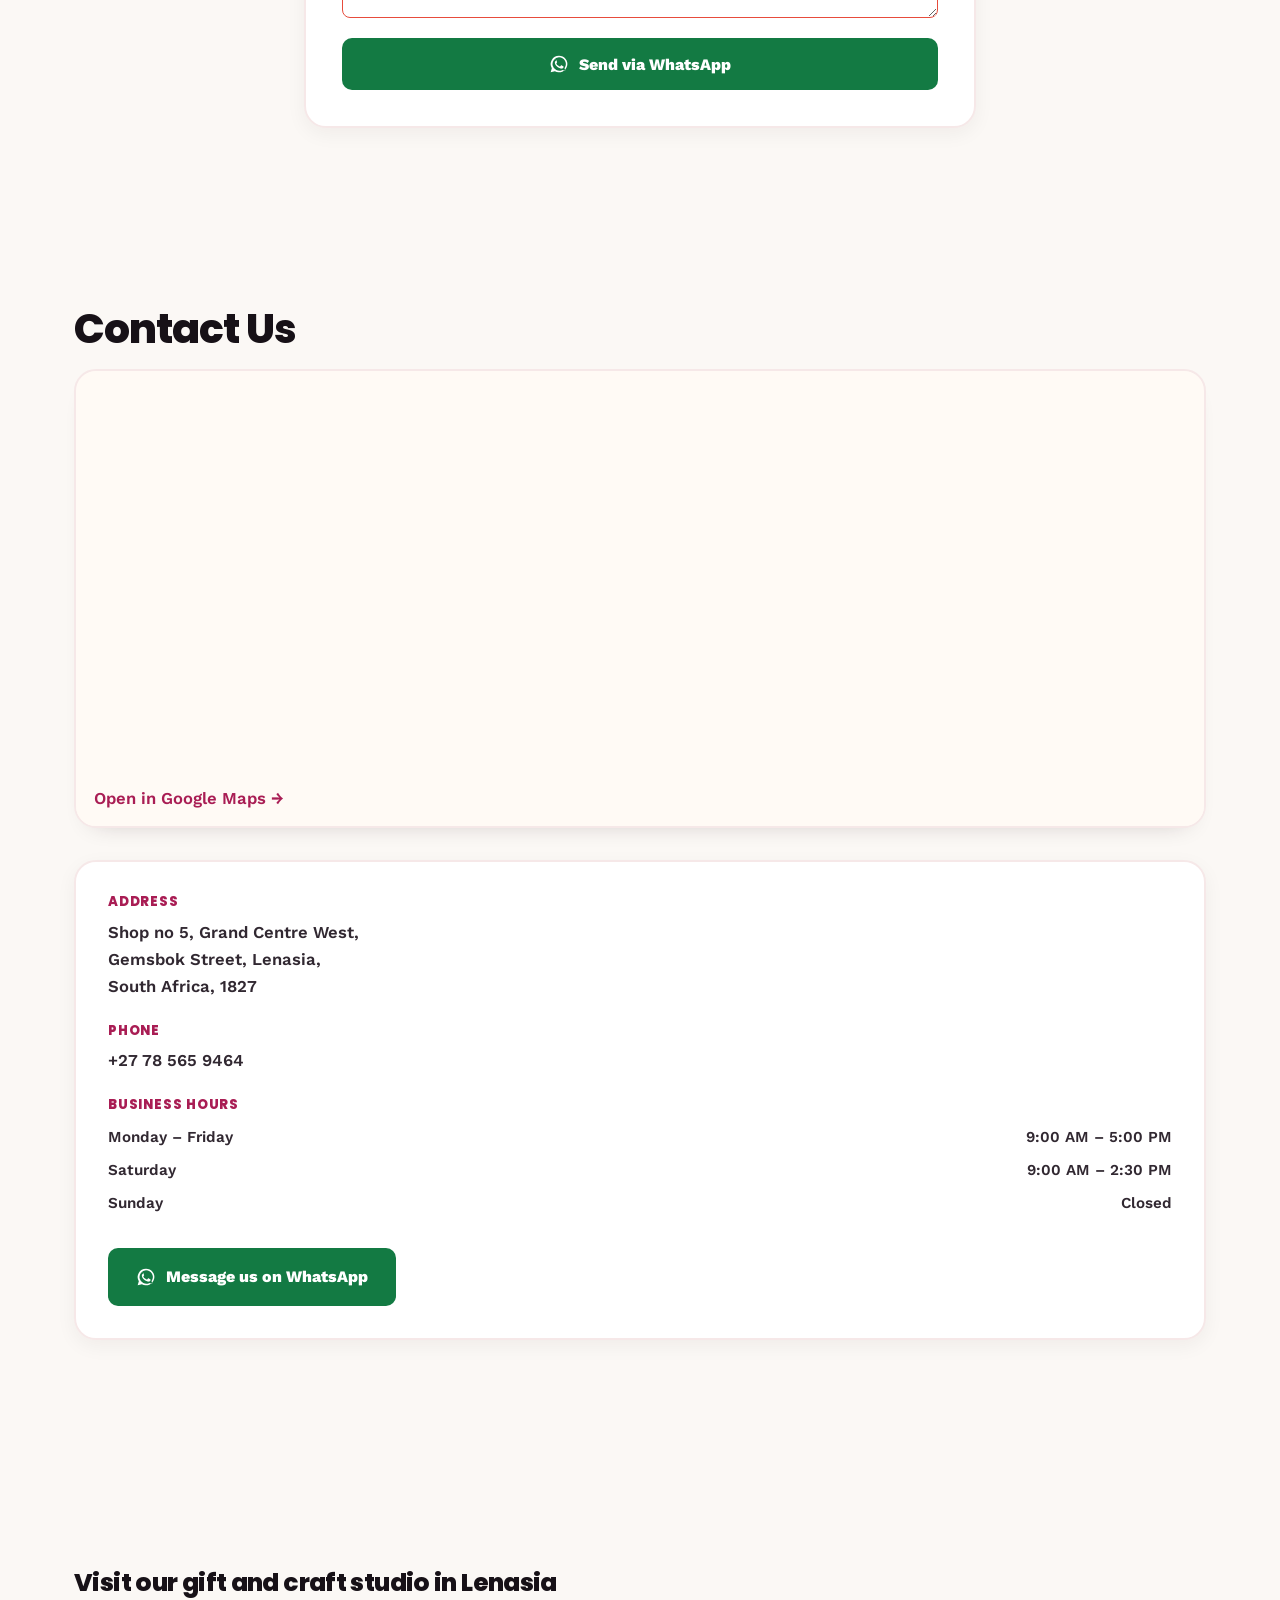
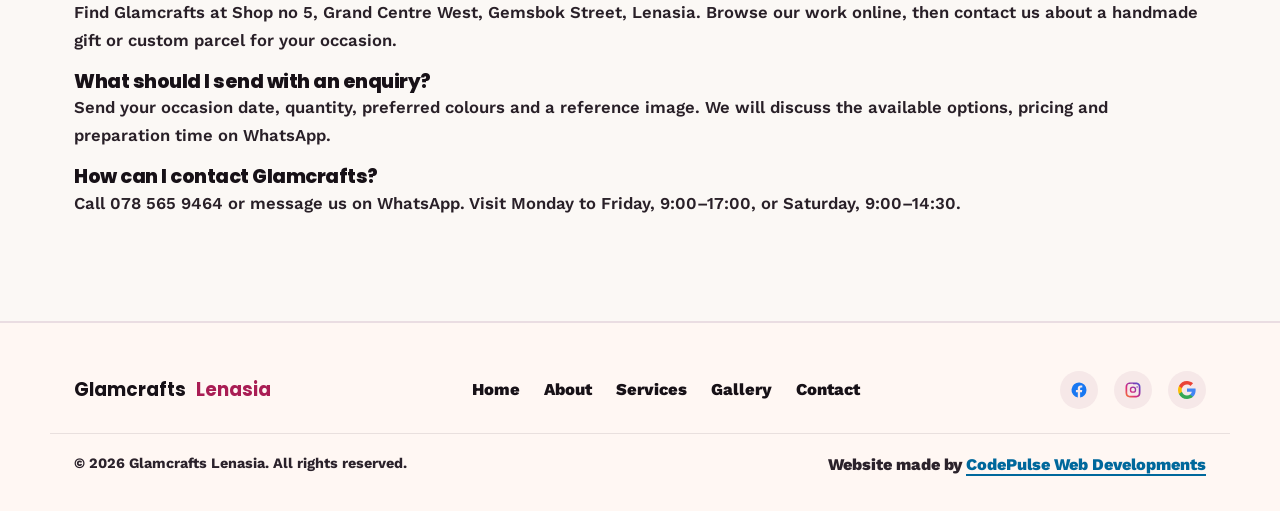
==== commit 93092739: "Add files via upload" ====
--- a/index.html
+++ b/index.html
@@ -1,5 +1,4 @@
 <!DOCTYPE html>
-
 <html lang="en-ZA">
 <head>
 <meta charset="utf-8"/>
@@ -8,9 +7,10 @@
 <meta content="Explore handmade gifts, nikah parcels, kunchas, baby hampers and décor at Glamcrafts Lenasia. Visit Gemsbok Street or enquire on WhatsApp." name="description"/>
 <link href="https://fonts.googleapis.com" rel="preconnect"/>
 <link crossorigin="" href="https://fonts.gstatic.com" rel="preconnect"/>
-<link href="https://fonts.googleapis.com/css2?family=Poppins:wght@500;600;700;800&amp;family=Work+Sans:wght@400;500;600;700&amp;display=swap" rel="stylesheet"/>
+<link href="https://fonts.googleapis.com/css2?family=Poppins:wght@600;700;800&amp;family=Work+Sans:wght@500;600;700;800&amp;display=swap" rel="stylesheet"/>
 <link href="style.css" rel="stylesheet"/>
-<meta content="index, follow, max-image-preview:large" name="robots"/><meta content="website" property="og:type"/><meta content="en_ZA" property="og:locale"/><meta content="Glamcrafts Lenasia" property="og:site_name"/><meta content="Gifts, Nikah Parcels &amp; Décor in Lenasia | Glamcrafts" property="og:title"/><meta content="Explore handmade gifts, nikah parcels, kunchas, baby hampers and décor at Glamcrafts Lenasia. Visit Gemsbok Street or enquire on WhatsApp." property="og:description"/><meta content="https://www.glamcrafts.co.za/" property="og:url"/><meta content="https://www.glamcrafts.co.za/images/ring%20nikkah.jpg" property="og:image"/><meta content="summary_large_image" name="twitter:card"/><meta content="Gifts, Nikah Parcels &amp; Décor in Lenasia | Glamcrafts" name="twitter:title"/><meta content="Explore handmade gifts, nikah parcels, kunchas, baby hampers and décor at Glamcrafts Lenasia. Visit Gemsbok Street or enquire on WhatsApp." name="twitter:description"/><meta content="https://www.glamcrafts.co.za/images/ring%20nikkah.jpg" name="twitter:image"/><link href="https://www.glamcrafts.co.za/" rel="canonical"/><link href="favicon.svg" rel="icon" type="image/svg+xml"/><script type="application/ld+json">{"@context": "https://schema.org", "@graph": [{"@type": "Store", "@id": "https://www.glamcrafts.co.za/#business", "name": "Glamcrafts Lenasia", "url": "https://www.glamcrafts.co.za/", "telephone": "+27785659464", "address": {"@type": "PostalAddress", "streetAddress": "Shop no 5, Grand Centre West, Gemsbok Street", "addressLocality": "Lenasia", "addressRegion": "Gauteng", "postalCode": "1827", "addressCountry": "ZA"}, "image": "https://www.glamcrafts.co.za/images/ring%20nikkah.jpg", "sameAs": ["https://www.facebook.com/p/Glamcrafts-lenasia-100063976486534/", "https://www.instagram.com/glamcraft_new/"], "openingHoursSpecification": [{"@type": "OpeningHoursSpecification", "dayOfWeek": ["Monday", "Tuesday", "Wednesday", "Thursday", "Friday"], "opens": "09:00", "closes": "17:00"}, {"@type": "OpeningHoursSpecification", "dayOfWeek": "Saturday", "opens": "09:00", "closes": "14:30"}]}, {"@type": "WebSite", "@id": "https://www.glamcrafts.co.za/#website", "url": "https://www.glamcrafts.co.za/", "name": "Glamcrafts Lenasia", "publisher": {"@id": "https://www.glamcrafts.co.za/#business"}}, {"@type": "WebPage", "@id": "https://www.glamcrafts.co.za/#webpage", "url": "https://www.glamcrafts.co.za/", "name": "Gifts, Nikah Parcels & Décor in Lenasia | Glamcrafts", "description": "Explore handmade gifts, nikah parcels, kunchas, baby hampers and décor at Glamcrafts Lenasia. Visit Gemsbok Street or enquire on WhatsApp.", "inLanguage": "en-ZA", "isPartOf": {"@id": "https://www.glamcrafts.co.za/#website"}, "about": {"@id": "https://www.glamcrafts.co.za/#business"}}]}</script></head>
+<meta content="index, follow, max-image-preview:large" name="robots"/><meta content="website" property="og:type"/><meta content="en_ZA" property="og:locale"/><meta content="Glamcrafts Lenasia" property="og:site_name"/><meta content="Gifts, Nikah Parcels &amp; Décor in Lenasia | Glamcrafts" property="og:title"/><meta content="Explore handmade gifts, nikah parcels, kunchas, baby hampers and décor at Glamcrafts Lenasia. Visit Gemsbok Street or enquire on WhatsApp." property="og:description"/><meta content="https://www.glamcrafts.co.za/" property="og:url"/><meta content="https://www.glamcrafts.co.za/images/Screenshot_20261111_123313_Instagram.jpg" property="og:image"/><meta content="summary_large_image" name="twitter:card"/><meta content="Gifts, Nikah Parcels &amp; Décor in Lenasia | Glamcrafts" name="twitter:title"/><meta content="Explore handmade gifts, nikah parcels, kunchas, baby hampers and décor at Glamcrafts Lenasia. Visit Gemsbok Street or enquire on WhatsApp." name="twitter:description"/><meta content="https://www.glamcrafts.co.za/images/Screenshot_20261111_123313_Instagram.jpg" name="twitter:image"/><link href="https://www.glamcrafts.co.za/" rel="canonical"/><link href="favicon.svg" rel="icon" type="image/svg+xml"/><script type="application/ld+json">{"@context":"https://schema.org","@graph":[{"@type":"Store","@id":"https://www.glamcrafts.co.za/#business","name":"Glamcrafts Lenasia","url":"https://www.glamcrafts.co.za/","telephone":"+27785659464","address":{"@type":"PostalAddress","streetAddress":"Shop no 5, Grand Centre West, Gemsbok Street","addressLocality":"Lenasia","addressRegion":"Gauteng","postalCode":"1827","addressCountry":"ZA"},"image":"https://www.glamcrafts.co.za/images/Screenshot_20261111_123313_Instagram.jpg","sameAs":["https://www.facebook.com/p/Glamcrafts-lenasia-100063976486534/","https://www.instagram.com/glamcraft_new/"],"openingHoursSpecification":[{"@type":"OpeningHoursSpecification","dayOfWeek":["Monday","Tuesday","Wednesday","Thursday","Friday"],"opens":"09:00","closes":"17:00"},{"@type":"OpeningHoursSpecification","dayOfWeek":"Saturday","opens":"09:00","closes":"14:30"}]},{"@type":"WebSite","@id":"https://www.glamcrafts.co.za/#website","url":"https://www.glamcrafts.co.za/","name":"Glamcrafts Lenasia","publisher":{"@id":"https://www.glamcrafts.co.za/#business"}},{"@type":"WebPage","@id":"https://www.glamcrafts.co.za/#webpage","url":"https://www.glamcrafts.co.za/","name":"Gifts, Nikah Parcels & Décor in Lenasia | Glamcrafts","description":"Explore handmade gifts, nikah parcels, kunchas, baby hampers and décor at Glamcrafts Lenasia. Visit Gemsbok Street or enquire on WhatsApp.","inLanguage":"en-ZA","isPartOf":{"@id":"https://www.glamcrafts.co.za/#website"},"about":{"@id":"https://www.glamcrafts.co.za/#business"}}]}</script>
+</head>
 <body>
 <!-- MOVING BUBBLES -->
 <div aria-hidden="true" class="bubbles">
@@ -35,6 +35,7 @@
 <div class="bubble bubble-19"></div>
 <div class="bubble bubble-20"></div>
 </div>
+
 <a class="skip-link" href="#main">Skip to content</a>
 <!-- HEADER -->
 <header class="site-header" id="top">
@@ -86,7 +87,7 @@
 <div class="section-inner">
 <div class="about-grid">
 <div class="about-image">
-<img alt="Glamcrafts Lenasia handcrafted ring and nikah parcels" decoding="async" height="805" loading="lazy" src="images/ring nikkah.jpg" width="812"/>
+<img alt="Glamcrafts handcrafted gift parcels and kunchas" decoding="async" height="800" loading="lazy" src="images/Screenshot_20261111_123313_Instagram.jpg" width="800"/>
 </div>
 <div class="about-content">
 <h2>About Us</h2>
@@ -115,7 +116,16 @@
 <div class="section-inner">
 <h2 class="section-title">Gallery</h2>
 <p class="section-sub">A look at recent parcels, hampers and décor pieces made for our customers.</p>
-<div id="galleryCategories"><div class="gallery-category"><div class="gallery-category-head"><h3><a href="parcels-kunchas.html">Gift Parcels &amp; Kunchas</a></h3></div><div class="gallery-grid"><button aria-label="View Parcels &amp; Kunchas example 1" class="gallery-tile" data-cat="parcels-kunchas" data-index="0" type="button"><img alt="Parcels &amp; Kunchas — Glamcrafts portfolio example 1" decoding="async" height="1600" loading="lazy" src="images/parcels kunchas.jpg" width="1268"/></button><button aria-label="View Parcels &amp; Kunchas example 2" class="gallery-tile" data-cat="parcels-kunchas" data-index="1" type="button"><img alt="Parcels &amp; Kunchas — Glamcrafts portfolio example 2" decoding="async" height="1042" loading="lazy" src="images/parcels kunchas 2.jpg" width="828"/></button><button aria-label="View Parcels &amp; Kunchas example 3" class="gallery-tile" data-cat="parcels-kunchas" data-index="2" type="button"><img alt="Parcels &amp; Kunchas — Glamcrafts portfolio example 3" decoding="async" height="1024" loading="lazy" src="images/parcels kunchas 3.jpg" width="834"/></button><button aria-label="View Parcels &amp; Kunchas example 4" class="gallery-tile" data-cat="parcels-kunchas" data-index="3" type="button"><img alt="Parcels &amp; Kunchas — Glamcrafts portfolio example 4" decoding="async" height="1042" loading="lazy" src="images/parcels kunchas 4.jpg" width="834"/></button></div><p><a href="parcels-kunchas.html">Explore all parcels &amp; kunchas examples →</a></p></div><div class="gallery-category"><div class="gallery-category-head"><h3><a href="baby-gifting.html">Baby Gifts &amp; Hampers</a></h3></div><div class="gallery-grid"><button aria-label="View Baby Gifting example 1" class="gallery-tile" data-cat="baby-gifting" data-index="0" type="button"><img alt="Baby Gifting — Glamcrafts portfolio example 1" decoding="async" height="559" loading="lazy" src="images/baby gifting.jpg" width="559"/></button><button aria-label="View Baby Gifting example 2" class="gallery-tile" data-cat="baby-gifting" data-index="1" type="button"><img alt="Baby Gifting — Glamcrafts portfolio example 2" decoding="async" height="725" loading="lazy" src="images/baby gifting 2.jpg" width="559"/></button><button aria-label="View Baby Gifting example 3" class="gallery-tile" data-cat="baby-gifting" data-index="2" type="button"><img alt="Baby Gifting — Glamcrafts portfolio example 3" decoding="async" height="686" loading="lazy" src="images/baby gifting 3.jpg" width="549"/></button><button aria-label="View Baby Gifting example 4" class="gallery-tile" data-cat="baby-gifting" data-index="3" type="button"><img alt="Baby Gifting — Glamcrafts portfolio example 4" decoding="async" height="858" loading="lazy" src="images/baby gifting 4.jpg" width="669"/></button></div><p><a href="baby-gifting.html">Explore all baby gifting examples →</a></p></div><div class="gallery-category"><div class="gallery-category-head"><h3><a href="parcel-boxes.html">Gift Parcel Boxes</a></h3></div><div class="gallery-grid"><button aria-label="View Parcel Boxes example 1" class="gallery-tile" data-cat="parcel-boxes" data-index="0" type="button"><img alt="Parcel Boxes — Glamcrafts portfolio example 1" decoding="async" height="891" loading="lazy" src="images/parcel boxes.jpg" width="701"/></button><button aria-label="View Parcel Boxes example 2" class="gallery-tile" data-cat="parcel-boxes" data-index="1" type="button"><img alt="Parcel Boxes — Glamcrafts portfolio example 2" decoding="async" height="1044" loading="lazy" src="images/parcel boxes 2.jpg" width="809"/></button><button aria-label="View Parcel Boxes example 3" class="gallery-tile" data-cat="parcel-boxes" data-index="2" type="button"><img alt="Parcel Boxes — Glamcrafts portfolio example 3" decoding="async" height="1033" loading="lazy" src="images/parcel boxes3.jpg" width="826"/></button><button aria-label="View Parcel Boxes example 4" class="gallery-tile" data-cat="parcel-boxes" data-index="3" type="button"><img alt="Parcel Boxes — Glamcrafts portfolio example 4" decoding="async" height="1034" loading="lazy" src="images/parcel boxes 4.jpg" width="813"/></button></div><p><a href="parcel-boxes.html">Explore all parcel boxes examples →</a></p></div><div class="gallery-category"><div class="gallery-category-head"><h3><a href="eid-gifting.html">Eid Gifts</a></h3></div><div class="gallery-grid"><button aria-label="View Eid Gifting example 1" class="gallery-tile" data-cat="eid-gifting" data-index="0" type="button"><img alt="Eid Gifting — Glamcrafts portfolio example 1" decoding="async" height="790" loading="lazy" src="images/eid gifting.jpg" width="802"/></button><button aria-label="View Eid Gifting example 2" class="gallery-tile" data-cat="eid-gifting" data-index="1" type="button"><img alt="Eid Gifting — Glamcrafts portfolio example 2" decoding="async" height="831" loading="lazy" src="images/eid gifting 2.jpg" width="801"/></button><button aria-label="View Eid Gifting example 3" class="gallery-tile" data-cat="eid-gifting" data-index="2" type="button"><img alt="Eid Gifting — Glamcrafts portfolio example 3" decoding="async" height="835" loading="lazy" src="images/eid gifting 3.jpg" width="815"/></button><button aria-label="View Eid Gifting example 4" class="gallery-tile" data-cat="eid-gifting" data-index="3" type="button"><img alt="Eid Gifting — Glamcrafts portfolio example 4" decoding="async" height="816" loading="lazy" src="images/eid gifting 4.jpg" width="838"/></button></div><p><a href="eid-gifting.html">Explore all eid gifting examples →</a></p></div><div class="gallery-category"><div class="gallery-category-head"><h3><a href="dutch-pour-frame.html">Dutch Pour Art Frames</a></h3></div><div class="gallery-grid"><button aria-label="View Dutch Pour Frame example 1" class="gallery-tile" data-cat="dutch-pour-frame" data-index="0" type="button"><img alt="Dutch Pour Frame — Glamcrafts portfolio example 1" decoding="async" height="1030" loading="lazy" src="images/dutch pour frame.jpg" width="1080"/></button><button aria-label="View Dutch Pour Frame example 2" class="gallery-tile" data-cat="dutch-pour-frame" data-index="1" type="button"><img alt="Dutch Pour Frame — Glamcrafts portfolio example 2" decoding="async" height="1510" loading="lazy" src="images/dutch pour frame 2.jpg" width="1080"/></button><button aria-label="View Dutch Pour Frame example 3" class="gallery-tile" data-cat="dutch-pour-frame" data-index="2" type="button"><img alt="Dutch Pour Frame — Glamcrafts portfolio example 3" decoding="async" height="824" loading="lazy" src="images/dutch pour frame 3.jpg" width="835"/></button><button aria-label="View Dutch Pour Frame example 4" class="gallery-tile" data-cat="dutch-pour-frame" data-index="3" type="button"><img alt="Dutch Pour Frame — Glamcrafts portfolio example 4" decoding="async" height="443" loading="lazy" src="images/dutch pour frame 4.jpg" width="851"/></button></div><p><a href="dutch-pour-frame.html">Explore all dutch pour frame examples →</a></p></div><div class="gallery-category"><div class="gallery-category-head"><h3><a href="ring-nikkah.html">Nikah &amp; Ring Parcels</a></h3></div><div class="gallery-grid"><button aria-label="View Ring &amp; Nikkah example 1" class="gallery-tile" data-cat="ring-nikkah" data-index="0" type="button"><img alt="Ring &amp; Nikkah — Glamcrafts portfolio example 1" decoding="async" height="805" loading="lazy" src="images/ring nikkah.jpg" width="812"/></button><button aria-label="View Ring &amp; Nikkah example 2" class="gallery-tile" data-cat="ring-nikkah" data-index="1" type="button"><img alt="Ring &amp; Nikkah — Glamcrafts portfolio example 2" decoding="async" height="1080" loading="lazy" src="images/ring nikkah 2.jpg" width="763"/></button><button aria-label="View Ring &amp; Nikkah example 3" class="gallery-tile" data-cat="ring-nikkah" data-index="2" type="button"><img alt="Ring &amp; Nikkah — Glamcrafts portfolio example 3" decoding="async" height="1038" loading="lazy" src="images/ring nikkah 3.jpg" width="737"/></button><button aria-label="View Ring &amp; Nikkah example 4" class="gallery-tile" data-cat="ring-nikkah" data-index="3" type="button"><img alt="Ring &amp; Nikkah — Glamcrafts portfolio example 4" decoding="async" height="1600" loading="lazy" src="images/ring nikkah 4.jpg" width="1583"/></button></div><p><a href="ring-nikkah.html">Explore all ring &amp; nikkah examples →</a></p></div><div class="gallery-category"><div class="gallery-category-head"><h3><a href="quran-yaseen.html">Quran &amp; Yaseen Gifting</a></h3></div><div class="gallery-grid"><button aria-label="View Quran &amp; Yaseen example 1" class="gallery-tile" data-cat="quran-yaseen" data-index="0" type="button"><img alt="Quran &amp; Yaseen — Glamcrafts portfolio example 1" decoding="async" height="1450" loading="lazy" src="images/quran yaseen.jpg" width="1080"/></button><button aria-label="View Quran &amp; Yaseen example 2" class="gallery-tile" data-cat="quran-yaseen" data-index="1" type="button"><img alt="Quran &amp; Yaseen — Glamcrafts portfolio example 2" decoding="async" height="1142" loading="lazy" src="images/quran yaseen 2.jpg" width="1600"/></button><button aria-label="View Quran &amp; Yaseen example 3" class="gallery-tile" data-cat="quran-yaseen" data-index="2" type="button"><img alt="Quran &amp; Yaseen — Glamcrafts portfolio example 3" decoding="async" height="1554" loading="lazy" src="images/quran yaseen 3.jpg" width="1600"/></button><button aria-label="View Quran &amp; Yaseen example 4" class="gallery-tile" data-cat="quran-yaseen" data-index="3" type="button"><img alt="Quran &amp; Yaseen — Glamcrafts portfolio example 4" decoding="async" height="549" loading="lazy" src="images/quran yaseen 4.jpg" width="833"/></button></div><p><a href="quran-yaseen.html">Explore all quran &amp; yaseen examples →</a></p></div><div class="gallery-category"><div class="gallery-category-head"><h3><a href="decor.html">Handcrafted Décor</a></h3></div><div class="gallery-grid"><button aria-label="View Decor example 1" class="gallery-tile" data-cat="decor" data-index="0" type="button"><img alt="Decor — Glamcrafts portfolio example 1" decoding="async" height="1316" loading="lazy" src="images/decor.jpg" width="1600"/></button><button aria-label="View Decor example 2" class="gallery-tile" data-cat="decor" data-index="1" type="button"><img alt="Decor — Glamcrafts portfolio example 2" decoding="async" height="1107" loading="lazy" src="images/decor2.jpg" width="1600"/></button><button aria-label="View Decor example 3" class="gallery-tile" data-cat="decor" data-index="2" type="button"><img alt="Decor — Glamcrafts portfolio example 3" decoding="async" height="806" loading="lazy" src="images/decor3.jpg" width="827"/></button><button aria-label="View Decor example 4" class="gallery-tile" data-cat="decor" data-index="3" type="button"><img alt="Decor — Glamcrafts portfolio example 4" decoding="async" height="583" loading="lazy" src="images/decor4.jpg" width="851"/></button></div><p><a href="decor.html">Explore all decor examples →</a></p></div><div class="gallery-category"><div class="gallery-category-head"><h3><a href="musallah-stand.html">Musallah Stands</a></h3></div><div class="gallery-grid"><button aria-label="View Musallah Stand example 1" class="gallery-tile" data-cat="musallah-stand" data-index="0" type="button"><img alt="Musallah Stand — Glamcrafts portfolio example 1" decoding="async" height="982" loading="lazy" src="images/musallah stand.jpg" width="808"/></button><button aria-label="View Musallah Stand example 2" class="gallery-tile" data-cat="musallah-stand" data-index="1" type="button"><img alt="Musallah Stand — Glamcrafts portfolio example 2" decoding="async" height="827" loading="lazy" src="images/musallah stand 2.jpg" width="827"/></button></div><p><a href="musallah-stand.html">Explore all musallah stand examples →</a></p></div><div class="gallery-category"><div class="gallery-category-head"><h3><a href="school-projects.html">School Projects &amp; Model Kits</a></h3></div><div class="gallery-grid"><button aria-label="View School Projects example 1" class="gallery-tile" data-cat="school-projects" data-index="0" type="button"><img alt="School Projects — Glamcrafts portfolio example 1" decoding="async" height="1600" loading="lazy" src="images/school projects mineshaft headgear.jpg" width="1186"/></button><button aria-label="View School Projects example 2" class="gallery-tile" data-cat="school-projects" data-index="1" type="button"><img alt="School Projects — Glamcrafts portfolio example 2" decoding="async" height="1600" loading="lazy" src="images/school projects electromagnetic crane.jpg" width="1200"/></button><button aria-label="View School Projects example 3" class="gallery-tile" data-cat="school-projects" data-index="2" type="button"><img alt="School Projects — Glamcrafts portfolio example 3" decoding="async" height="1303" loading="lazy" src="images/school projects house with buzzer and light.jpg" width="1600"/></button><button aria-label="View School Projects example 4" class="gallery-tile" data-cat="school-projects" data-index="3" type="button"><img alt="School Projects — Glamcrafts portfolio example 4" decoding="async" height="579" loading="lazy" src="images/home-kits.png" width="552"/></button></div><p><a href="school-projects.html">Explore all school projects examples →</a></p></div></div>
+<div id="galleryCategories"><section aria-labelledby="gallery-heading-0" class="gallery-category"><div class="gallery-category-head"><h3 id="gallery-heading-0"><a href="parcels-kunchas.html">Gift Parcels &amp; Kunchas</a></h3></div><div class="gallery-grid"><button aria-label="View Gift Parcels &amp; Kunchas — example 1" class="gallery-tile" data-cat="parcels-kunchas" data-index="0" type="button"><img alt="Gift Parcels &amp; Kunchas — example 1" decoding="async" fetchpriority="low" height="640" loading="lazy" sizes="(max-width: 640px) 45vw, (max-width: 980px) 45vw, 23vw" src="images/Screenshot_20261111_123313_Instagram.jpg" width="640"/></button><button aria-label="View Gift Parcels &amp; Kunchas — example 2" class="gallery-tile" data-cat="parcels-kunchas" data-index="1" type="button"><img alt="Gift Parcels &amp; Kunchas — example 2" decoding="async" fetchpriority="low" height="640" loading="lazy" sizes="(max-width: 640px) 45vw, (max-width: 980px) 45vw, 23vw" src="images/Screenshot_20261111_123326_Instagram.jpg" width="640"/></button><button aria-label="View Gift Parcels &amp; Kunchas — example 3" class="gallery-tile" data-cat="parcels-kunchas" data-index="2" type="button"><img alt="Gift Parcels &amp; Kunchas — example 3" decoding="async" fetchpriority="low" height="640" loading="lazy" sizes="(max-width: 640px) 45vw, (max-width: 980px) 45vw, 23vw" src="images/Screenshot_20261111_123328_Instagram.jpg" width="640"/></button><a aria-label="See more Gift Parcels &amp; Kunchas photos" class="gallery-see-more" href="parcels-kunchas.html"><span aria-hidden="true" class="see-more-icon">↗</span><span class="see-more-title">See More</span><span class="see-more-subtitle">View the full collection</span></a></div></section>
+<section aria-labelledby="gallery-heading-1" class="gallery-category"><div class="gallery-category-head"><h3 id="gallery-heading-1"><a href="baby-gifting.html">Baby Gifts &amp; Hampers</a></h3></div><div class="gallery-grid"><button aria-label="View Baby Gifts &amp; Hampers — example 1" class="gallery-tile" data-cat="baby-gifting" data-index="0" type="button"><img alt="Baby Gifts &amp; Hampers — example 1" decoding="async" fetchpriority="low" height="640" loading="lazy" sizes="(max-width: 640px) 45vw, (max-width: 980px) 45vw, 23vw" src="images/Screenshot_20261111_123443_Instagram.jpg" width="640"/></button><button aria-label="View Baby Gifts &amp; Hampers — example 2" class="gallery-tile" data-cat="baby-gifting" data-index="1" type="button"><img alt="Baby Gifts &amp; Hampers — example 2" decoding="async" fetchpriority="low" height="640" loading="lazy" sizes="(max-width: 640px) 45vw, (max-width: 980px) 45vw, 23vw" src="images/Screenshot_20261111_123447_Instagram.jpg" width="640"/></button><button aria-label="View Baby Gifts &amp; Hampers — example 3" class="gallery-tile" data-cat="baby-gifting" data-index="2" type="button"><img alt="Baby Gifts &amp; Hampers — example 3" decoding="async" fetchpriority="low" height="640" loading="lazy" sizes="(max-width: 640px) 45vw, (max-width: 980px) 45vw, 23vw" src="images/Screenshot_20261111_123450_Instagram.jpg" width="640"/></button><a aria-label="See more Baby Gifts &amp; Hampers photos" class="gallery-see-more" href="baby-gifting.html"><span aria-hidden="true" class="see-more-icon">↗</span><span class="see-more-title">See More</span><span class="see-more-subtitle">View the full collection</span></a></div></section>
+<section aria-labelledby="gallery-heading-2" class="gallery-category"><div class="gallery-category-head"><h3 id="gallery-heading-2"><a href="parcel-boxes.html">Gift Parcel Boxes</a></h3></div><div class="gallery-grid"><button aria-label="View Gift Parcel Boxes — example 1" class="gallery-tile" data-cat="parcel-boxes" data-index="0" type="button"><img alt="Gift Parcel Boxes — example 1" decoding="async" fetchpriority="low" height="640" loading="lazy" sizes="(max-width: 640px) 45vw, (max-width: 980px) 45vw, 23vw" src="images/Screenshot_20261111_123614_Instagram.jpg" width="640"/></button><button aria-label="View Gift Parcel Boxes — example 2" class="gallery-tile" data-cat="parcel-boxes" data-index="1" type="button"><img alt="Gift Parcel Boxes — example 2" decoding="async" fetchpriority="low" height="640" loading="lazy" sizes="(max-width: 640px) 45vw, (max-width: 980px) 45vw, 23vw" src="images/Screenshot_20261111_123623_Instagram.jpg" width="640"/></button><button aria-label="View Gift Parcel Boxes — example 3" class="gallery-tile" data-cat="parcel-boxes" data-index="2" type="button"><img alt="Gift Parcel Boxes — example 3" decoding="async" fetchpriority="low" height="640" loading="lazy" sizes="(max-width: 640px) 45vw, (max-width: 980px) 45vw, 23vw" src="images/Screenshot_20261111_123617_Instagram.jpg" width="640"/></button><a aria-label="See more Gift Parcel Boxes photos" class="gallery-see-more" href="parcel-boxes.html"><span aria-hidden="true" class="see-more-icon">↗</span><span class="see-more-title">See More</span><span class="see-more-subtitle">View the full collection</span></a></div></section>
+<section aria-labelledby="gallery-heading-3" class="gallery-category"><div class="gallery-category-head"><h3 id="gallery-heading-3"><a href="eid-gifting.html">Eid Gifts</a></h3></div><div class="gallery-grid"><button aria-label="View Eid Gifts — example 1" class="gallery-tile" data-cat="eid-gifting" data-index="0" type="button"><img alt="Eid Gifts — example 1" decoding="async" fetchpriority="low" height="640" loading="lazy" sizes="(max-width: 640px) 45vw, (max-width: 980px) 45vw, 23vw" src="images/eid gifting.jpg" width="640"/></button><button aria-label="View Eid Gifts — example 2" class="gallery-tile" data-cat="eid-gifting" data-index="1" type="button"><img alt="Eid Gifts — example 2" decoding="async" fetchpriority="low" height="640" loading="lazy" sizes="(max-width: 640px) 45vw, (max-width: 980px) 45vw, 23vw" src="images/eid gifting 2.jpg" width="640"/></button><button aria-label="View Eid Gifts — example 3" class="gallery-tile" data-cat="eid-gifting" data-index="2" type="button"><img alt="Eid Gifts — example 3" decoding="async" fetchpriority="low" height="640" loading="lazy" sizes="(max-width: 640px) 45vw, (max-width: 980px) 45vw, 23vw" src="images/eid gifting 3.jpg" width="640"/></button><a aria-label="See more Eid Gifts photos" class="gallery-see-more" href="eid-gifting.html"><span aria-hidden="true" class="see-more-icon">↗</span><span class="see-more-title">See More</span><span class="see-more-subtitle">View the full collection</span></a></div></section>
+<section aria-labelledby="gallery-heading-4" class="gallery-category"><div class="gallery-category-head"><h3 id="gallery-heading-4"><a href="dutch-pour-frame.html">Dutch Pour Art Frames</a></h3></div><div class="gallery-grid"><button aria-label="View Dutch Pour Art Frames — example 1" class="gallery-tile" data-cat="dutch-pour-frame" data-index="0" type="button"><img alt="Dutch Pour Art Frames — example 1" decoding="async" fetchpriority="low" height="640" loading="lazy" sizes="(max-width: 640px) 45vw, (max-width: 980px) 45vw, 23vw" src="images/Screenshot_20261111_123526_Instagram.jpg" width="640"/></button><button aria-label="View Dutch Pour Art Frames — example 2" class="gallery-tile" data-cat="dutch-pour-frame" data-index="1" type="button"><img alt="Dutch Pour Art Frames — example 2" decoding="async" fetchpriority="low" height="640" loading="lazy" sizes="(max-width: 640px) 45vw, (max-width: 980px) 45vw, 23vw" src="images/Screenshot_20261111_123530_Instagram.jpg" width="640"/></button><button aria-label="View Dutch Pour Art Frames — example 3" class="gallery-tile" data-cat="dutch-pour-frame" data-index="2" type="button"><img alt="Dutch Pour Art Frames — example 3" decoding="async" fetchpriority="low" height="640" loading="lazy" sizes="(max-width: 640px) 45vw, (max-width: 980px) 45vw, 23vw" src="images/dutch pour frame.jpg" width="640"/></button><a aria-label="See more Dutch Pour Art Frames photos" class="gallery-see-more" href="dutch-pour-frame.html"><span aria-hidden="true" class="see-more-icon">↗</span><span class="see-more-title">See More</span><span class="see-more-subtitle">View the full collection</span></a></div></section>
+<section aria-labelledby="gallery-heading-5" class="gallery-category"><div class="gallery-category-head"><h3 id="gallery-heading-5"><a href="ring-nikkah.html">Nikah &amp; Ring Parcels</a></h3></div><div class="gallery-grid"><button aria-label="View Nikah &amp; Ring Parcels — example 1" class="gallery-tile" data-cat="ring-nikkah" data-index="0" type="button"><img alt="Nikah &amp; Ring Parcels — example 1" decoding="async" fetchpriority="low" height="640" loading="lazy" sizes="(max-width: 640px) 45vw, (max-width: 980px) 45vw, 23vw" src="images/Screenshot_20261111_123313_Instagram.jpg" width="640"/></button><button aria-label="View Nikah &amp; Ring Parcels — example 2" class="gallery-tile" data-cat="ring-nikkah" data-index="1" type="button"><img alt="Nikah &amp; Ring Parcels — example 2" decoding="async" fetchpriority="low" height="640" loading="lazy" sizes="(max-width: 640px) 45vw, (max-width: 980px) 45vw, 23vw" src="images/Screenshot_20261111_123639_Instagram.jpg" width="640"/></button><button aria-label="View Nikah &amp; Ring Parcels — example 3" class="gallery-tile" data-cat="ring-nikkah" data-index="2" type="button"><img alt="Nikah &amp; Ring Parcels — example 3" decoding="async" fetchpriority="low" height="640" loading="lazy" sizes="(max-width: 640px) 45vw, (max-width: 980px) 45vw, 23vw" src="images/ring nikkah.jpg" width="640"/></button><a aria-label="See more Nikah &amp; Ring Parcels photos" class="gallery-see-more" href="ring-nikkah.html"><span aria-hidden="true" class="see-more-icon">↗</span><span class="see-more-title">See More</span><span class="see-more-subtitle">View the full collection</span></a></div></section>
+<section aria-labelledby="gallery-heading-6" class="gallery-category"><div class="gallery-category-head"><h3 id="gallery-heading-6"><a href="quran-yaseen.html">Quran &amp; Yaseen Gifting</a></h3></div><div class="gallery-grid"><button aria-label="View Quran &amp; Yaseen Gifting — example 1" class="gallery-tile" data-cat="quran-yaseen" data-index="0" type="button"><img alt="Quran &amp; Yaseen Gifting — example 1" decoding="async" fetchpriority="low" height="640" loading="lazy" sizes="(max-width: 640px) 45vw, (max-width: 980px) 45vw, 23vw" src="images/Screenshot_20261111_123540_Instagram.jpg" width="640"/></button><button aria-label="View Quran &amp; Yaseen Gifting — example 2" class="gallery-tile" data-cat="quran-yaseen" data-index="1" type="button"><img alt="Quran &amp; Yaseen Gifting — example 2" decoding="async" fetchpriority="low" height="640" loading="lazy" sizes="(max-width: 640px) 45vw, (max-width: 980px) 45vw, 23vw" src="images/Screenshot_20261111_123543_Instagram.jpg" width="640"/></button><button aria-label="View Quran &amp; Yaseen Gifting — example 3" class="gallery-tile" data-cat="quran-yaseen" data-index="2" type="button"><img alt="Quran &amp; Yaseen Gifting — example 3" decoding="async" fetchpriority="low" height="640" loading="lazy" sizes="(max-width: 640px) 45vw, (max-width: 980px) 45vw, 23vw" src="images/Screenshot_20261111_123547_Instagram.jpg" width="640"/></button><a aria-label="See more Quran &amp; Yaseen Gifting photos" class="gallery-see-more" href="quran-yaseen.html"><span aria-hidden="true" class="see-more-icon">↗</span><span class="see-more-title">See More</span><span class="see-more-subtitle">View the full collection</span></a></div></section>
+<section aria-labelledby="gallery-heading-7" class="gallery-category"><div class="gallery-category-head"><h3 id="gallery-heading-7"><a href="decor.html">Handcrafted Décor</a></h3></div><div class="gallery-grid"><button aria-label="View Handcrafted Décor — example 1" class="gallery-tile" data-cat="decor" data-index="0" type="button"><img alt="Handcrafted Décor — example 1" decoding="async" fetchpriority="low" height="640" loading="lazy" sizes="(max-width: 640px) 45vw, (max-width: 980px) 45vw, 23vw" src="images/Screenshot_20261111_123507_Instagram.jpg" width="640"/></button><button aria-label="View Handcrafted Décor — example 2" class="gallery-tile" data-cat="decor" data-index="1" type="button"><img alt="Handcrafted Décor — example 2" decoding="async" fetchpriority="low" height="640" loading="lazy" sizes="(max-width: 640px) 45vw, (max-width: 980px) 45vw, 23vw" src="images/Screenshot_20261111_123514_Instagram.jpg" width="640"/></button><button aria-label="View Handcrafted Décor — example 3" class="gallery-tile" data-cat="decor" data-index="2" type="button"><img alt="Handcrafted Décor — example 3" decoding="async" fetchpriority="low" height="640" loading="lazy" sizes="(max-width: 640px) 45vw, (max-width: 980px) 45vw, 23vw" src="images/Screenshot_20261111_123516_Instagram.jpg" width="640"/></button><a aria-label="See more Handcrafted Décor photos" class="gallery-see-more" href="decor.html"><span aria-hidden="true" class="see-more-icon">↗</span><span class="see-more-title">See More</span><span class="see-more-subtitle">View the full collection</span></a></div></section>
+<section aria-labelledby="gallery-heading-8" class="gallery-category"><div class="gallery-category-head"><h3 id="gallery-heading-8"><a href="musallah-stand.html">Musallah Stands</a></h3></div><div class="gallery-grid"><button aria-label="View Musallah Stands — example 1" class="gallery-tile" data-cat="musallah-stand" data-index="0" type="button"><img alt="Musallah Stands — example 1" decoding="async" fetchpriority="low" height="640" loading="lazy" sizes="(max-width: 640px) 45vw, (max-width: 980px) 45vw, 23vw" src="images/musallah stand.jpg" width="640"/></button><button aria-label="View Musallah Stands — example 2" class="gallery-tile" data-cat="musallah-stand" data-index="1" type="button"><img alt="Musallah Stands — example 2" decoding="async" fetchpriority="low" height="640" loading="lazy" sizes="(max-width: 640px) 45vw, (max-width: 980px) 45vw, 23vw" src="images/musallah stand 2.jpg" width="640"/></button><a aria-label="See more Musallah Stands photos" class="gallery-see-more" href="musallah-stand.html"><span aria-hidden="true" class="see-more-icon">↗</span><span class="see-more-title">See More</span><span class="see-more-subtitle">View the full collection</span></a></div></section>
+<section aria-labelledby="gallery-heading-9" class="gallery-category"><div class="gallery-category-head"><h3 id="gallery-heading-9"><a href="school-projects.html">School Projects &amp; Model Kits</a></h3></div><div class="gallery-grid"><button aria-label="View School Projects &amp; Model Kits — example 1" class="gallery-tile" data-cat="school-projects" data-index="0" type="button"><img alt="School Projects &amp; Model Kits — example 1" decoding="async" fetchpriority="low" height="640" loading="lazy" sizes="(max-width: 640px) 45vw, (max-width: 980px) 45vw, 23vw" src="images/school projects mineshaft headgear.jpg" width="640"/></button><button aria-label="View School Projects &amp; Model Kits — example 2" class="gallery-tile" data-cat="school-projects" data-index="1" type="button"><img alt="School Projects &amp; Model Kits — example 2" decoding="async" fetchpriority="low" height="640" loading="lazy" sizes="(max-width: 640px) 45vw, (max-width: 980px) 45vw, 23vw" src="images/school projects electromagnetic crane.jpg" width="640"/></button><button aria-label="View School Projects &amp; Model Kits — example 3" class="gallery-tile" data-cat="school-projects" data-index="2" type="button"><img alt="School Projects &amp; Model Kits — example 3" decoding="async" fetchpriority="low" height="640" loading="lazy" sizes="(max-width: 640px) 45vw, (max-width: 980px) 45vw, 23vw" src="images/school projects house with buzzer and light.jpg" width="640"/></button><a aria-label="See more School Projects &amp; Model Kits photos" class="gallery-see-more" href="school-projects.html"><span aria-hidden="true" class="see-more-icon">↗</span><span class="see-more-title">See More</span><span class="see-more-subtitle">View the full collection</span></a></div></section></div>
 </div>
 </section>
 <!-- ENQUIRY FORM -->
@@ -210,7 +220,7 @@
 </div>
 <div class="footer-bottom">
 <p>© <span id="year">2026</span> Glamcrafts Lenasia. All rights reserved.</p>
-<p class="credit">Website made by CodePulse Web Developments</p>
+<p class="credit">Website made by <a aria-label="Visit CodePulse Web Developments website" class="codepulse-credit" href="https://www.codepulsewebdev.com/" rel="noopener noreferrer" target="_blank">CodePulse Web Developments</a></p>
 </div>
 </footer>
 <!-- LIGHTBOX -->
@@ -230,6 +240,7 @@
 </div>
 <div class="cat-modal-grid" id="catModalGrid"></div>
 </div>
+
 <script defer="" src="script.js"></script>
 </body>
 </html>
--- a/style.css
+++ b/style.css
@@ -1213,3 +1213,194 @@
 
 /* Crawlable category portfolios */
 .service-portfolio figure{margin:0;min-width:0}.service-portfolio img{display:block;width:100%;height:280px;object-fit:contain}.service-portfolio figcaption{font-size:.85rem;padding:8px}.gallery-category-head a{color:inherit}.about-page h2{margin-top:2rem}.about-page p{margin-bottom:1rem}@media(prefers-reduced-motion:reduce){*,*::before,*::after{animation:none!important;transition:none!important;scroll-behavior:auto!important}}
+
+
+/* ===============================================================
+   GLAMCRAFTS FINAL REFRESH · Legible, bold, consistent and responsive
+   =============================================================== */
+:root {
+  --cream: #fffaf5;
+  --blush: #f6e8e8;
+  --ink: #171117;
+  --ink-soft: #312831;
+  --magenta: #a91d54;
+  --magenta-dk: #88133f;
+  --shadow-soft: 0 12px 26px -20px rgba(35,20,30,.3);
+}
+html {scroll-padding-top: 90px;}
+body {background:#fbf8f5;color:#171117;font-size:1.04rem;font-weight:600;line-height:1.65;}
+.bubbles {display:block!important; pointer-events:none;}
+h1,h2,h3,h4,h5,.section-title {font-weight:800!important;color:#171117;line-height:1.24;letter-spacing:-.025em;}
+p,li,.hero-copy,.section-sub,.about-content,.contact-details,.portfolio-page p {color:#292028;font-weight:600;}
+a {text-underline-offset:4px;}
+a:hover {text-decoration-thickness:2px;}
+.section-sub {font-size:clamp(1.03rem,1.45vw,1.16rem);max-width:780px;line-height:1.75;}
+.site-header {background:rgba(255,252,249,.97);border-bottom:1px solid #e9d9df;}
+.brand-text {font-weight:800;}
+.main-nav a,.footer-nav a {font-weight:800;opacity:1;}
+.main-nav a:hover,.footer-nav a:hover {color:var(--magenta);}
+.hero {background:linear-gradient(180deg,#fff8f7 0%,#fffaf5 100%);padding-block:clamp(75px,8vw,120px) clamp(60px,7vw,100px);}
+.hero h1 {font-size:clamp(2.35rem,6vw,4.5rem);font-weight:800!important;}
+.hero-copy {font-weight:700;font-size:clamp(1.06rem,1.6vw,1.24rem);color:#221922;max-width:670px;}
+.btn {font-weight:800;border-radius:10px;}
+.btn-whatsapp {background:#137a43;color:#fff;box-shadow:none;}
+.btn-whatsapp:hover {background:#0f6437;}
+.about-page,.services,.gallery,.contact,.enquiry {background:#fbf8f5;}
+.about-page .about-grid {background:#fff;border:1px solid #efe1e4;border-radius:18px;padding:clamp(18px,3vw,32px);box-shadow:0 8px 22px rgba(46,22,34,.045);}
+.about-content {color:#242024;font-weight:650;font-size:1.08rem;}
+.about-content h2 {font-size:clamp(1.55rem,2.4vw,2.25rem);}
+.about-image img {object-fit:cover;aspect-ratio:1;height:auto;max-height:465px;}
+.services .section-inner {padding-top:54px;padding-bottom:56px;}
+.service-word {font-weight:800;}
+.service-row:nth-child(5) .service-word,.service-row:nth-child(6) .service-word {color:#101010;}
+.gallery {background:#fffaf7;}
+.gallery .section-inner {padding-top:74px;}
+#galleryCategories .gallery-category {margin-bottom:42px;content-visibility:auto;contain-intrinsic-size:auto 360px;}
+#galleryCategories .gallery-category-head {margin-bottom:15px;}
+#galleryCategories .gallery-category-head h3 {font-size:clamp(1.2rem,2vw,1.5rem);font-weight:800;}
+#galleryCategories .gallery-category-head a:hover {color:var(--magenta);text-decoration:underline;}
+#galleryCategories .gallery-category .gallery-grid {display:grid;grid-template-columns:repeat(4,minmax(0,1fr));gap:clamp(10px,1.6vw,20px);}
+#galleryCategories .gallery-grid > * {min-width:0;}
+#galleryCategories .gallery-tile {width:100%;aspect-ratio:1/1;border-radius:12px;box-shadow:0 3px 10px rgba(28,18,21,.08);background:#f6efed;}
+#galleryCategories .gallery-tile img {width:100%;height:100%;object-fit:cover;display:block;}
+#galleryCategories .gallery-see-more {aspect-ratio:1/1;min-width:0;border-radius:12px;display:flex;flex-direction:column;align-items:center;justify-content:center;gap:9px;padding:16px;text-align:center;text-decoration:none;color:#fff;background:#652345;border:1px solid #652345;transition:background .2s ease, transform .2s ease;}
+#galleryCategories .gallery-see-more:hover {background:#852853;transform:translateY(-2px);}
+#galleryCategories .gallery-see-more .see-more-icon {width:43px;height:43px;border:1px solid rgba(255,255,255,.75);border-radius:50%;display:grid;place-items:center;font-weight:800;font-size:25px;line-height:1;}
+#galleryCategories .gallery-see-more .see-more-title {font:800 clamp(1.02rem,1.5vw,1.42rem)/1.18 var(--font-display);color:#fff;}
+#galleryCategories .gallery-see-more .see-more-subtitle {font-weight:700;font-size:clamp(.72rem,1vw,.86rem);line-height:1.3;color:#fff;}
+.enquiry-form,.contact-details {background:#fff;box-shadow:0 6px 20px rgba(39,17,27,.05);}
+.field label {font-weight:800;color:#181018;}
+.field input,.field textarea,.field select {color:#191119;font-weight:600;background:#fff;}
+.contact-details h3 {font-weight:800!important;}
+.site-footer {background:#fff7f3;border-top:2px solid #eadde2;}
+.footer-bottom,.footer-bottom p {color:#2b222b;font-weight:700;}
+.footer-bottom .credit {font-weight:800;}
+.footer-bottom .credit a.codepulse-credit {font-weight:800;color:#00689c!important;text-decoration:underline;text-decoration-thickness:2px;text-underline-offset:4px;}
+.footer-bottom .credit a.codepulse-credit:hover {color:#00476a!important;}
+
+/* Full category pages: real editorial design, no floating ornamentation. */
+.portfolio-page {background:#fbf9f7;}
+.portfolio-page .section-inner {max-width:1150px;margin-inline:auto;}
+.portfolio-intro {background:#fff5f4;border-bottom:1px solid #eadde0;}
+.portfolio-intro .section-inner {padding-top:clamp(45px,6vw,85px);padding-bottom:clamp(48px,6vw,75px);}
+.portfolio-breadcrumb {display:flex;align-items:center;flex-wrap:wrap;gap:11px;color:#483740;font-size:.88rem;font-weight:800;margin-bottom:31px;}
+.portfolio-breadcrumb a:hover {color:#8e1648;text-decoration:underline;}
+.portfolio-eyebrow {text-transform:uppercase;letter-spacing:.11em;color:#94204f!important;font-size:.77rem;font-weight:800!important;margin-bottom:8px;}
+.portfolio-intro h1 {font-size:clamp(2.25rem,5vw,4rem);line-height:1.12;max-width:950px;margin-bottom:22px;}
+.portfolio-lead {font-weight:700!important;color:#231a22!important;font-size:clamp(1.07rem,1.9vw,1.25rem);line-height:1.75;max-width:850px;}
+.portfolio-intro-actions {display:flex;gap:16px;align-items:center;flex-wrap:wrap;margin-top:30px;}
+.portfolio-text-link {font-weight:800;color:#8c1747;text-decoration:underline;text-underline-offset:4px;}
+.portfolio-text-link:hover {color:#5b1130;}
+.portfolio-gallery-section {background:#fff;}
+.portfolio-gallery-section .section-inner {padding-top:67px;padding-bottom:75px;}
+.portfolio-section-header {display:flex;justify-content:space-between;align-items:end;gap:25px;margin-bottom:27px;}
+.portfolio-section-header h2 {font-size:clamp(1.7rem,3vw,2.35rem);margin:0 0 8px;}
+.portfolio-section-header p {margin:0;}
+.portfolio-count {border-radius:999px;background:#f4e5eb;color:#70143c;font-size:.84rem;font-weight:800;white-space:nowrap;padding:9px 15px;}
+.portfolio-grid {display:grid;grid-template-columns:repeat(3,minmax(0,1fr));gap:clamp(12px,2.2vw,26px);}
+.portfolio-photo {margin:0;min-width:0;}
+.portfolio-photo-trigger {display:block;position:relative;overflow:hidden;width:100%;aspect-ratio:1/1;padding:0;border-radius:10px;background:#f6f0ec;border:1px solid #eee3dd;cursor:zoom-in;transition:border-color .2s ease,transform .2s ease;}
+.portfolio-photo-trigger:hover {border-color:#9b5875;transform:translateY(-2px);}
+.portfolio-photo-trigger img {width:100%;height:100%;object-fit:contain;display:block;}
+.portfolio-photo-trigger .photo-zoom-label {position:absolute;bottom:12px;right:12px;padding:8px 10px;background:rgba(31,19,29,.9);color:#fff;font-size:.78rem;font-weight:800;border-radius:7px;opacity:0;transition:opacity .15s ease;}
+.portfolio-photo-trigger:hover .photo-zoom-label,.portfolio-photo-trigger:focus-visible .photo-zoom-label {opacity:1;}
+.portfolio-note {margin-top:24px;color:#44313a;font-size:.9rem;}
+.portfolio-information {background:#fbf8f5;}
+.portfolio-information .section-inner {padding-top:70px;padding-bottom:70px;}
+.portfolio-info-grid {display:grid;grid-template-columns:1.08fr 1fr;gap:24px;}
+.portfolio-info-card {border:1px solid #e8d9df;background:#fff;border-radius:14px;padding:clamp(23px,3.3vw,38px);box-shadow:0 7px 20px rgba(32,19,27,.04);}
+.portfolio-info-card h2 {font-size:clamp(1.45rem,2.5vw,2.1rem);margin-bottom:15px;}
+.portfolio-info-card p {margin-bottom:15px;color:#292028;}
+.portfolio-info-card .btn {margin-top:10px;}
+.portfolio-info-card a:not(.btn):hover {color:#8b1b4b;text-decoration:underline;}
+.portfolio-hours {font-size:.91rem;line-height:1.9;}
+.portfolio-related {background:#fff;}
+.portfolio-related .section-inner {padding-top:63px;padding-bottom:85px;}
+.portfolio-related-links {display:grid;grid-template-columns:repeat(3,minmax(0,1fr));gap:12px;}
+.portfolio-related-links a {display:flex;align-items:center;justify-content:space-between;gap:8px;border-radius:10px;border:1px solid #e6d6dd;background:#fffaf9;color:#282028;padding:14px 17px;font-weight:800;text-decoration:none;transition:background .17s ease,border-color .17s ease;}
+.portfolio-related-links a:hover {background:#f6e8ec;border-color:#c99aae;color:#71163b;}
+.portfolio-viewer[hidden] {display:none!important;}
+.portfolio-viewer {position:fixed;inset:0;z-index:10000;background:rgba(18,12,18,.94);display:flex;align-items:center;justify-content:center;padding:25px;}
+.portfolio-viewer-inner {width:min(100%,1100px);height:min(94vh,900px);position:relative;display:flex;align-items:center;justify-content:center;}
+.portfolio-viewer-inner img {max-width:100%;max-height:85vh;object-fit:contain;width:auto;height:auto;}
+.portfolio-viewer button {border-radius:50%;border:1px solid rgba(255,255,255,.65);background:#fff;color:#23151f;font-weight:800;cursor:pointer;display:grid;place-items:center;width:44px;height:44px;font-size:23px;position:absolute;z-index:2;}
+.portfolio-viewer-close {top:0;right:0;}
+.portfolio-viewer-prev {left:0;top:50%;transform:translateY(-50%);}
+.portfolio-viewer-next {right:0;top:50%;transform:translateY(-50%);}
+.portfolio-viewer-counter {position:absolute;bottom:0;left:50%;transform:translateX(-50%);color:white;font-weight:800;}
+body.portfolio-viewer-open {overflow:hidden;}
+
+@media (max-width:980px){
+ #galleryCategories .gallery-category .gallery-grid {grid-template-columns:repeat(2,minmax(0,1fr));}
+ .portfolio-grid {grid-template-columns:repeat(2,minmax(0,1fr));}
+ .portfolio-related-links {grid-template-columns:repeat(2,minmax(0,1fr));}
+}
+@media (max-width:640px){
+ body {font-size:1rem;}
+ .hero h1 {font-size:clamp(2.08rem,8vw,2.75rem);}
+ .hero-copy {font-size:1.05rem;line-height:1.65;}
+ .section-inner {padding-left:17px;padding-right:17px;}
+ .about-page .about-grid {padding:17px;}
+ .about-content {font-size:1.02rem;}
+ #galleryCategories .gallery-category {margin-bottom:31px;}
+ #galleryCategories .gallery-category .gallery-grid {grid-template-columns:repeat(2,minmax(0,1fr));gap:10px;}
+ #galleryCategories .gallery-category .gallery-grid > .gallery-tile:not(:first-child) {display:none!important;}
+ #galleryCategories .gallery-see-more {padding:10px;gap:7px;}
+ #galleryCategories .gallery-see-more .see-more-icon {height:36px;width:36px;font-size:20px;}
+ #galleryCategories .gallery-see-more .see-more-title {font-size:clamp(.94rem,4vw,1.24rem);}
+ #galleryCategories .gallery-see-more .see-more-subtitle {font-size:.67rem;}
+ .portfolio-intro .section-inner {padding-top:39px;padding-bottom:46px;}
+ .portfolio-breadcrumb {font-size:.75rem;gap:7px;margin-bottom:22px;}
+ .portfolio-intro h1 {font-size:clamp(2rem,8.5vw,2.9rem);}
+ .portfolio-section-header {align-items:start;}
+ .portfolio-count {font-size:.7rem;padding:7px 9px;}
+ .portfolio-gallery-section .section-inner {padding-top:49px;padding-bottom:55px;}
+ .portfolio-grid {grid-template-columns:repeat(2,minmax(0,1fr));gap:11px;}
+ .portfolio-info-grid {grid-template-columns:1fr;gap:14px;}
+ .portfolio-information .section-inner {padding-top:48px;padding-bottom:48px;}
+ .portfolio-related-links {grid-template-columns:1fr;}
+ .portfolio-related .section-inner {padding-top:47px;padding-bottom:65px;}
+ .portfolio-viewer {padding:9px;}
+ .portfolio-viewer-inner {height:91vh;}
+ .portfolio-viewer-inner img {max-height:81vh;}
+ .portfolio-viewer button {width:37px;height:37px;font-size:19px;}
+ .portfolio-photo-trigger .photo-zoom-label {display:none;}
+}
+@media (prefers-reduced-motion:reduce){.portfolio-photo-trigger,.gallery-see-more {transition:none!important;}}
+
+/* ===============================================================
+   ORIGINAL GLAMCRAFTS FLOATING BUBBLES — RESTORED
+   The original site's 20 moving bubble elements and existing
+   animation/keyframes above are preserved unchanged.
+   Translucent section backgrounds keep them visible behind content.
+   =============================================================== */
+.bubbles {
+  display: block !important;
+  position: fixed;
+  inset: 0;
+  z-index: 0;
+  overflow: hidden;
+  pointer-events: none;
+}
+/* Keep the previously redesigned text, cards, photos and navigation. */
+.hero {
+  background: linear-gradient(180deg, rgba(255,248,247,.20), rgba(255,250,245,.15));
+}
+.about-page, .services, .gallery, .contact, .enquiry {
+  background: transparent;
+}
+.portfolio-page {
+  background: transparent;
+}
+.portfolio-intro {
+  background: rgba(255,245,244,.20);
+}
+.portfolio-gallery-section {
+  background: rgba(255,255,255,.16);
+}
+.portfolio-information {
+  background: rgba(251,248,245,.18);
+}
+.portfolio-related {
+  background: rgba(255,255,255,.16);
+}
